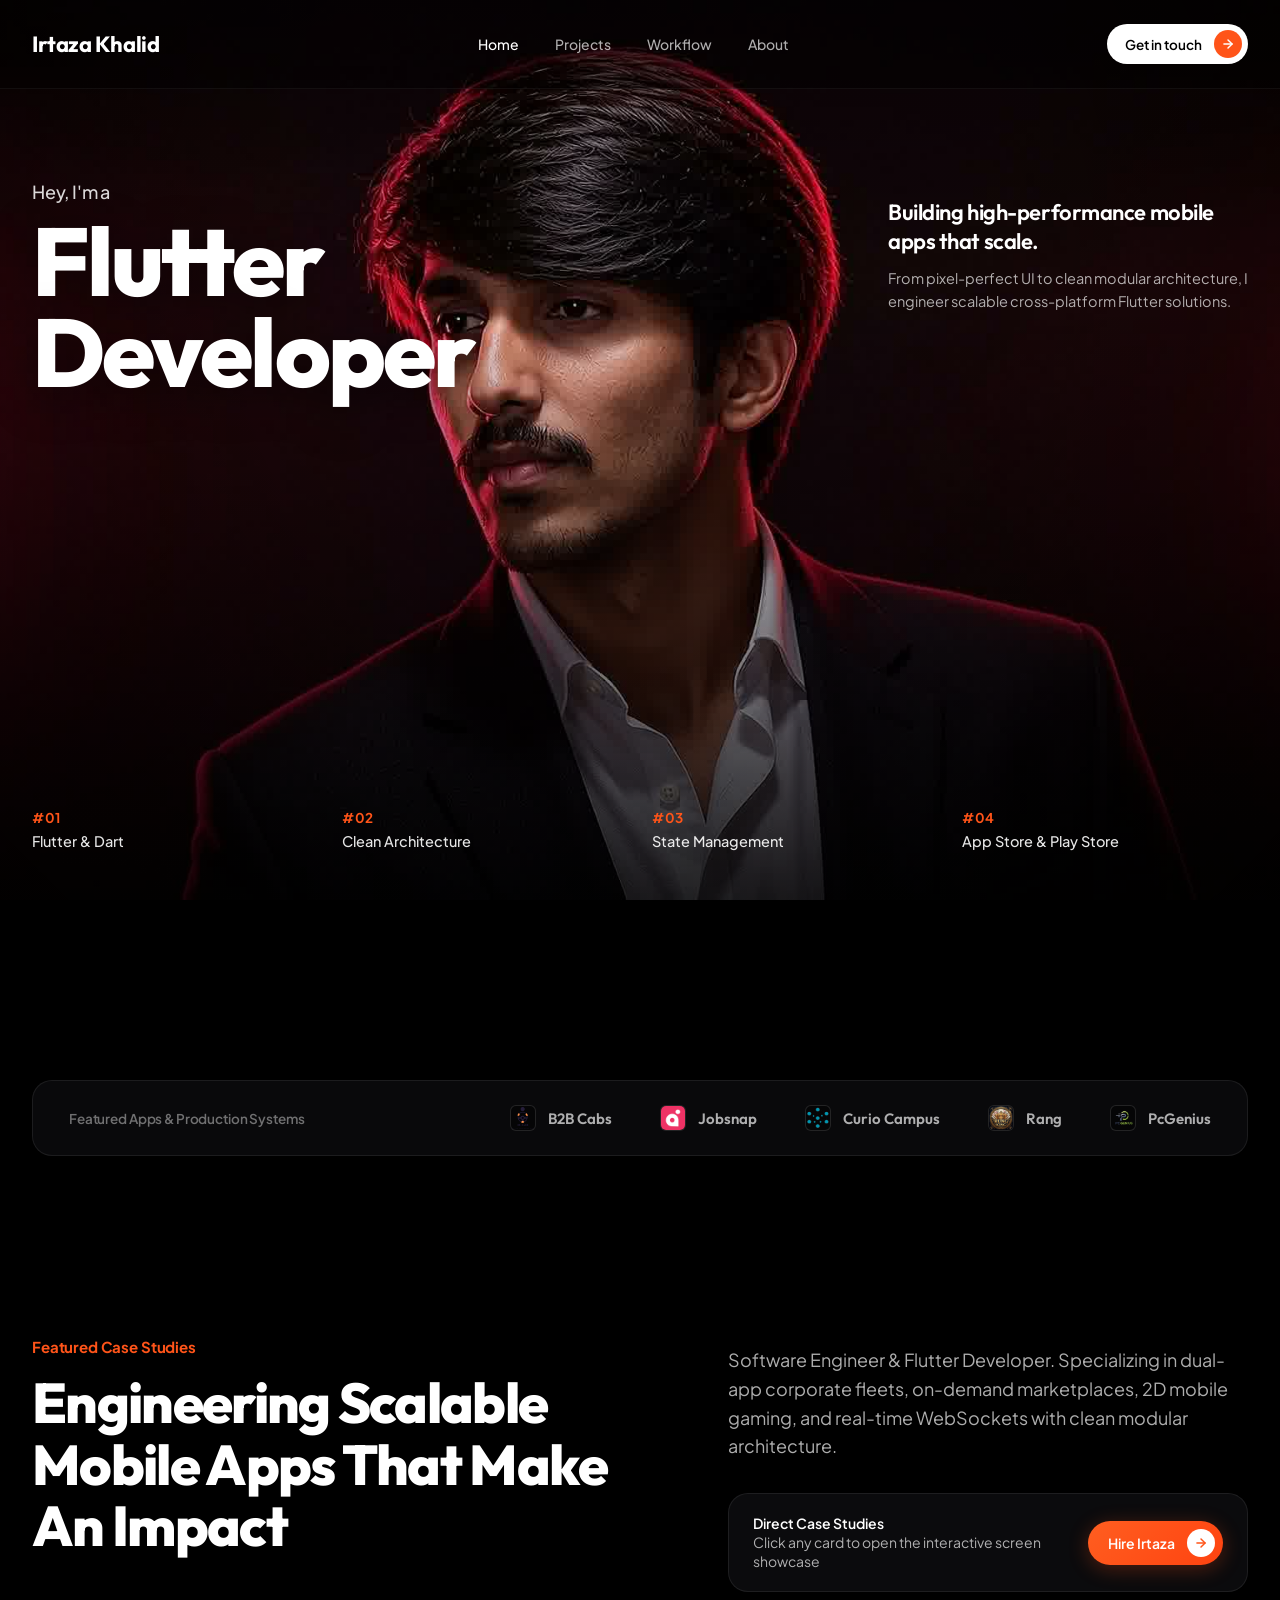
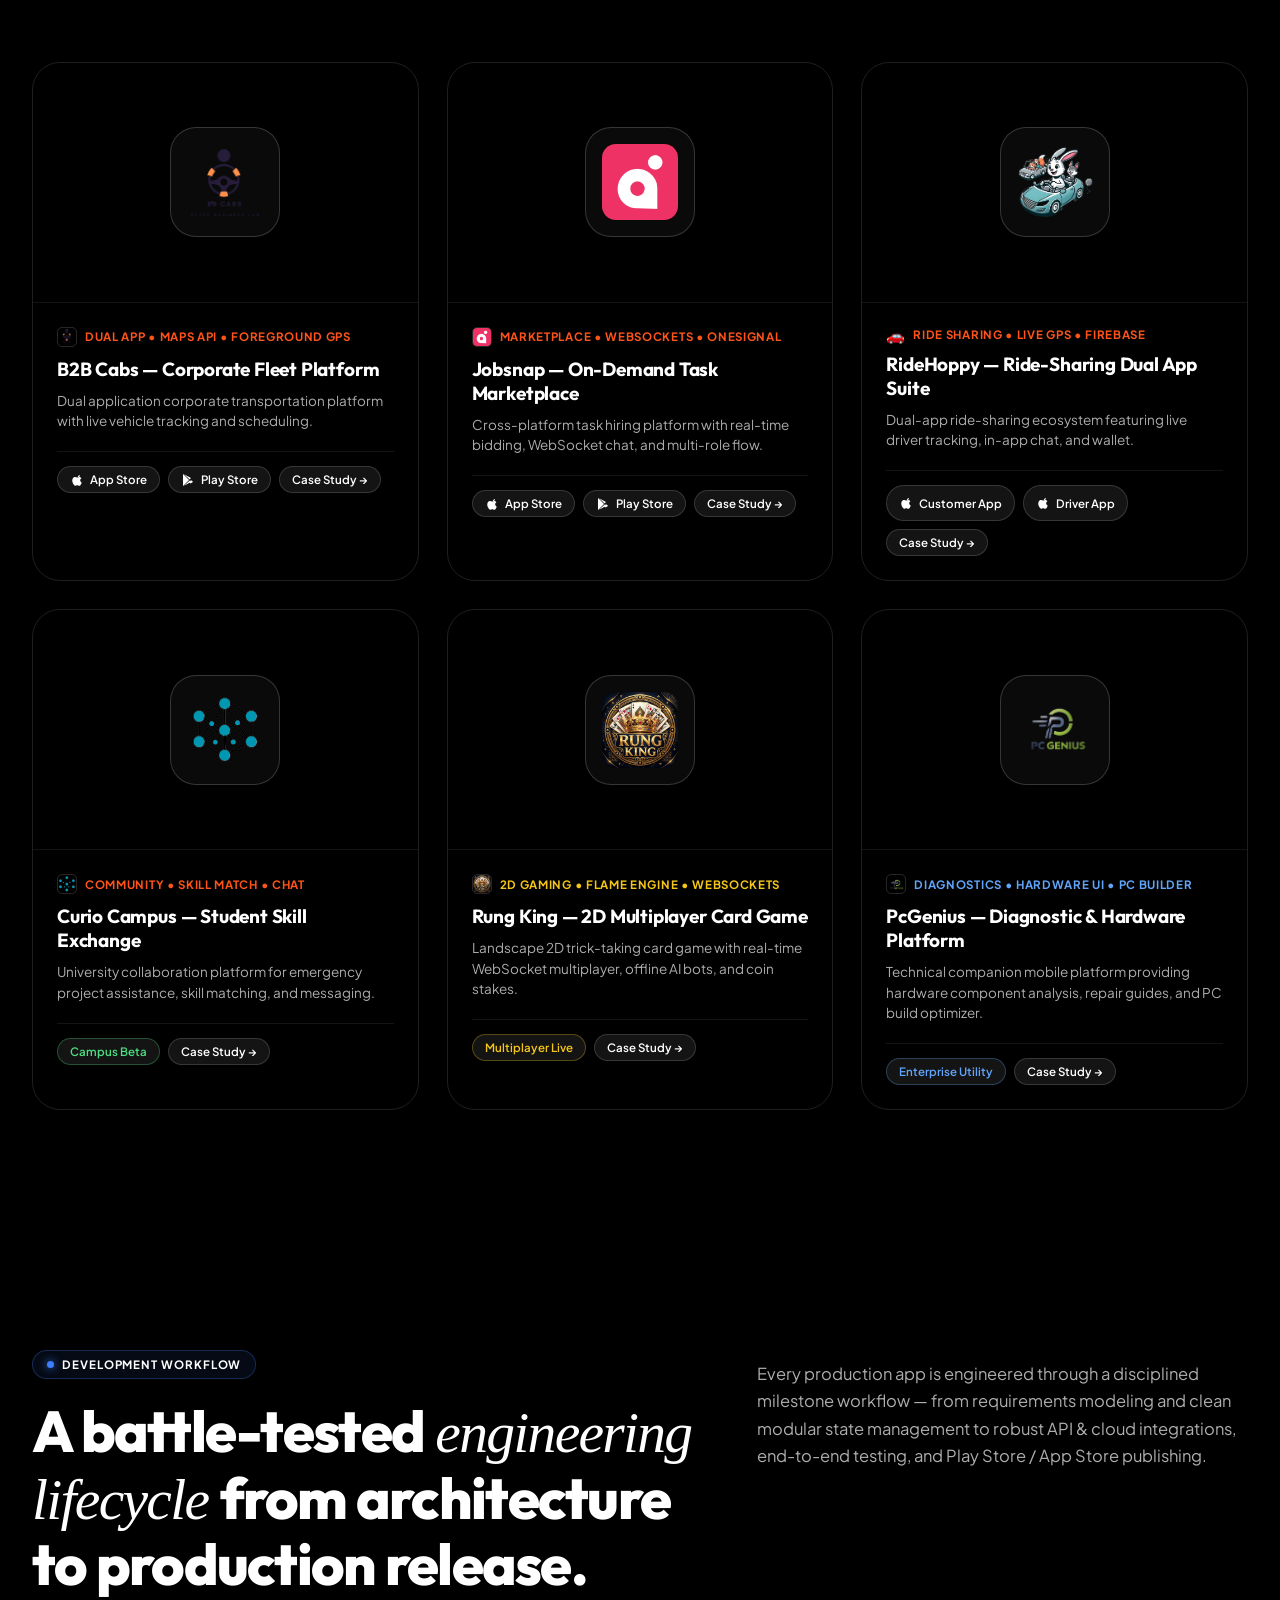
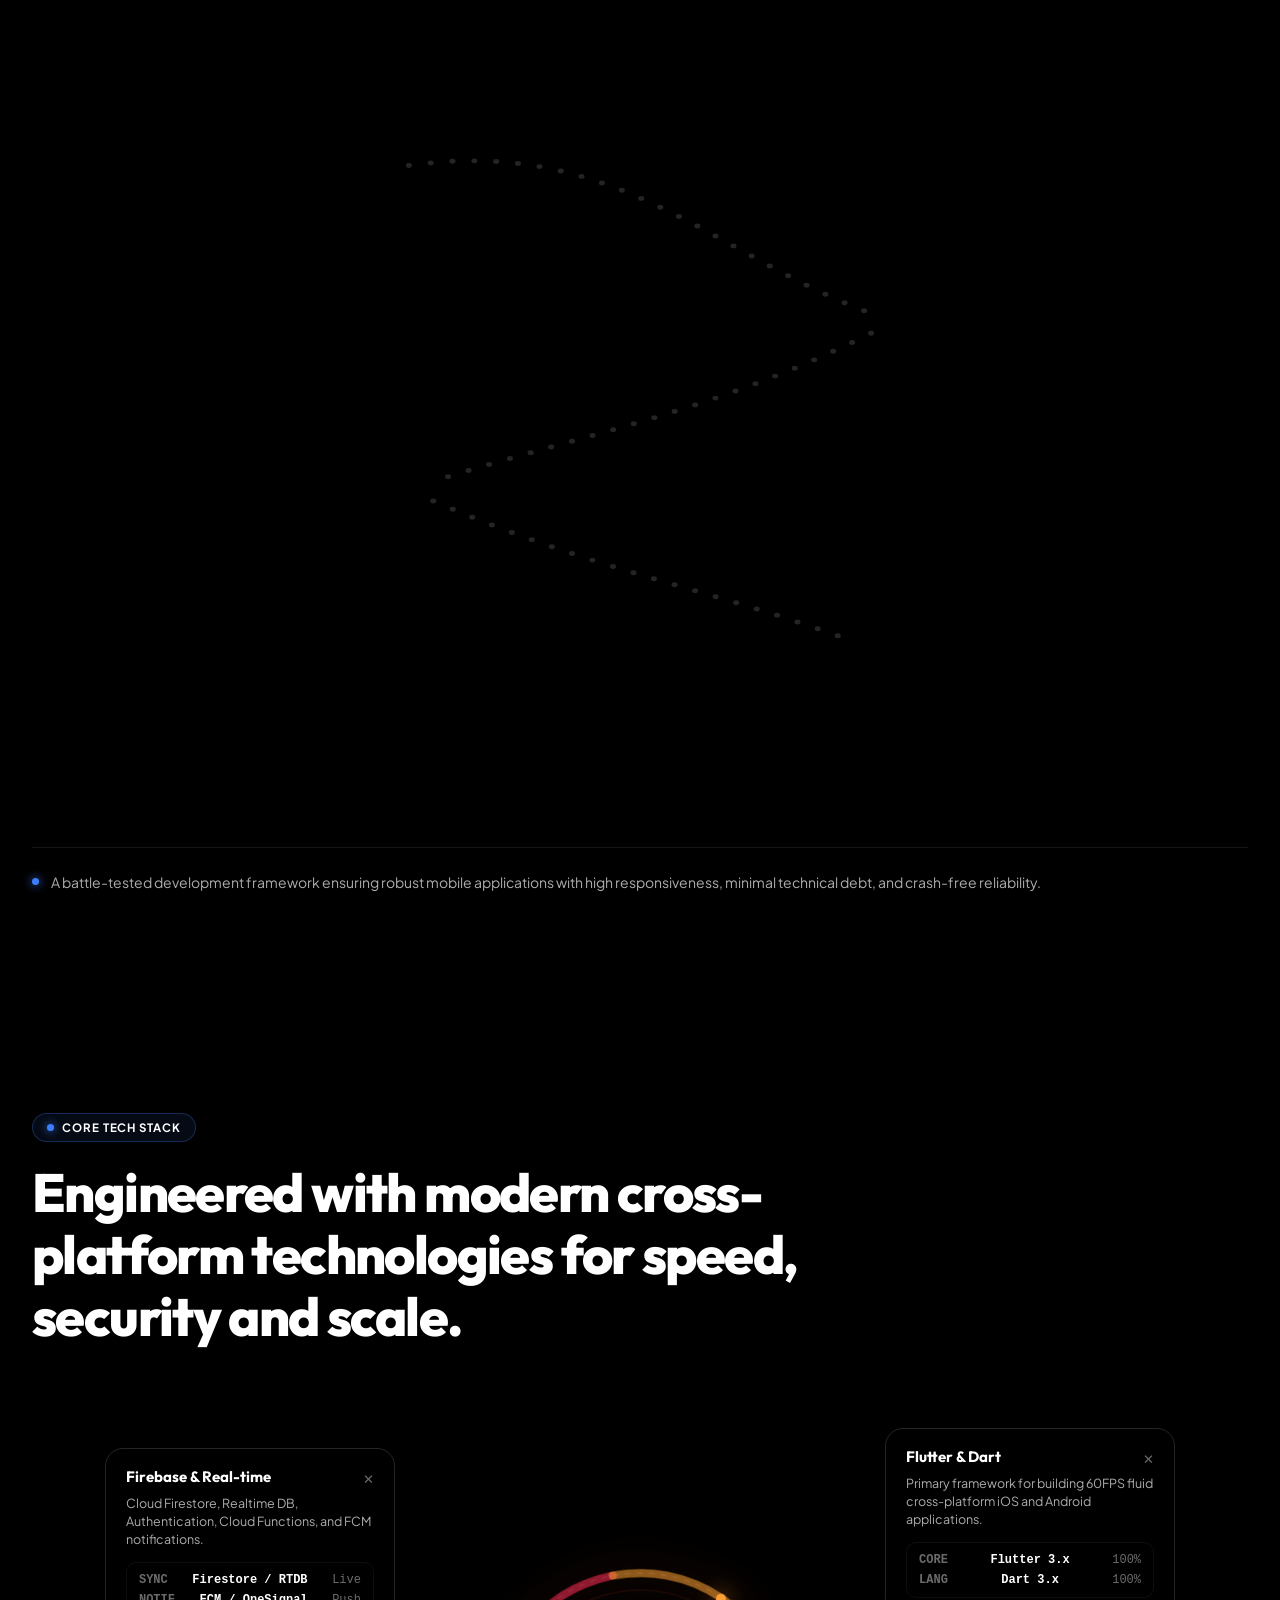
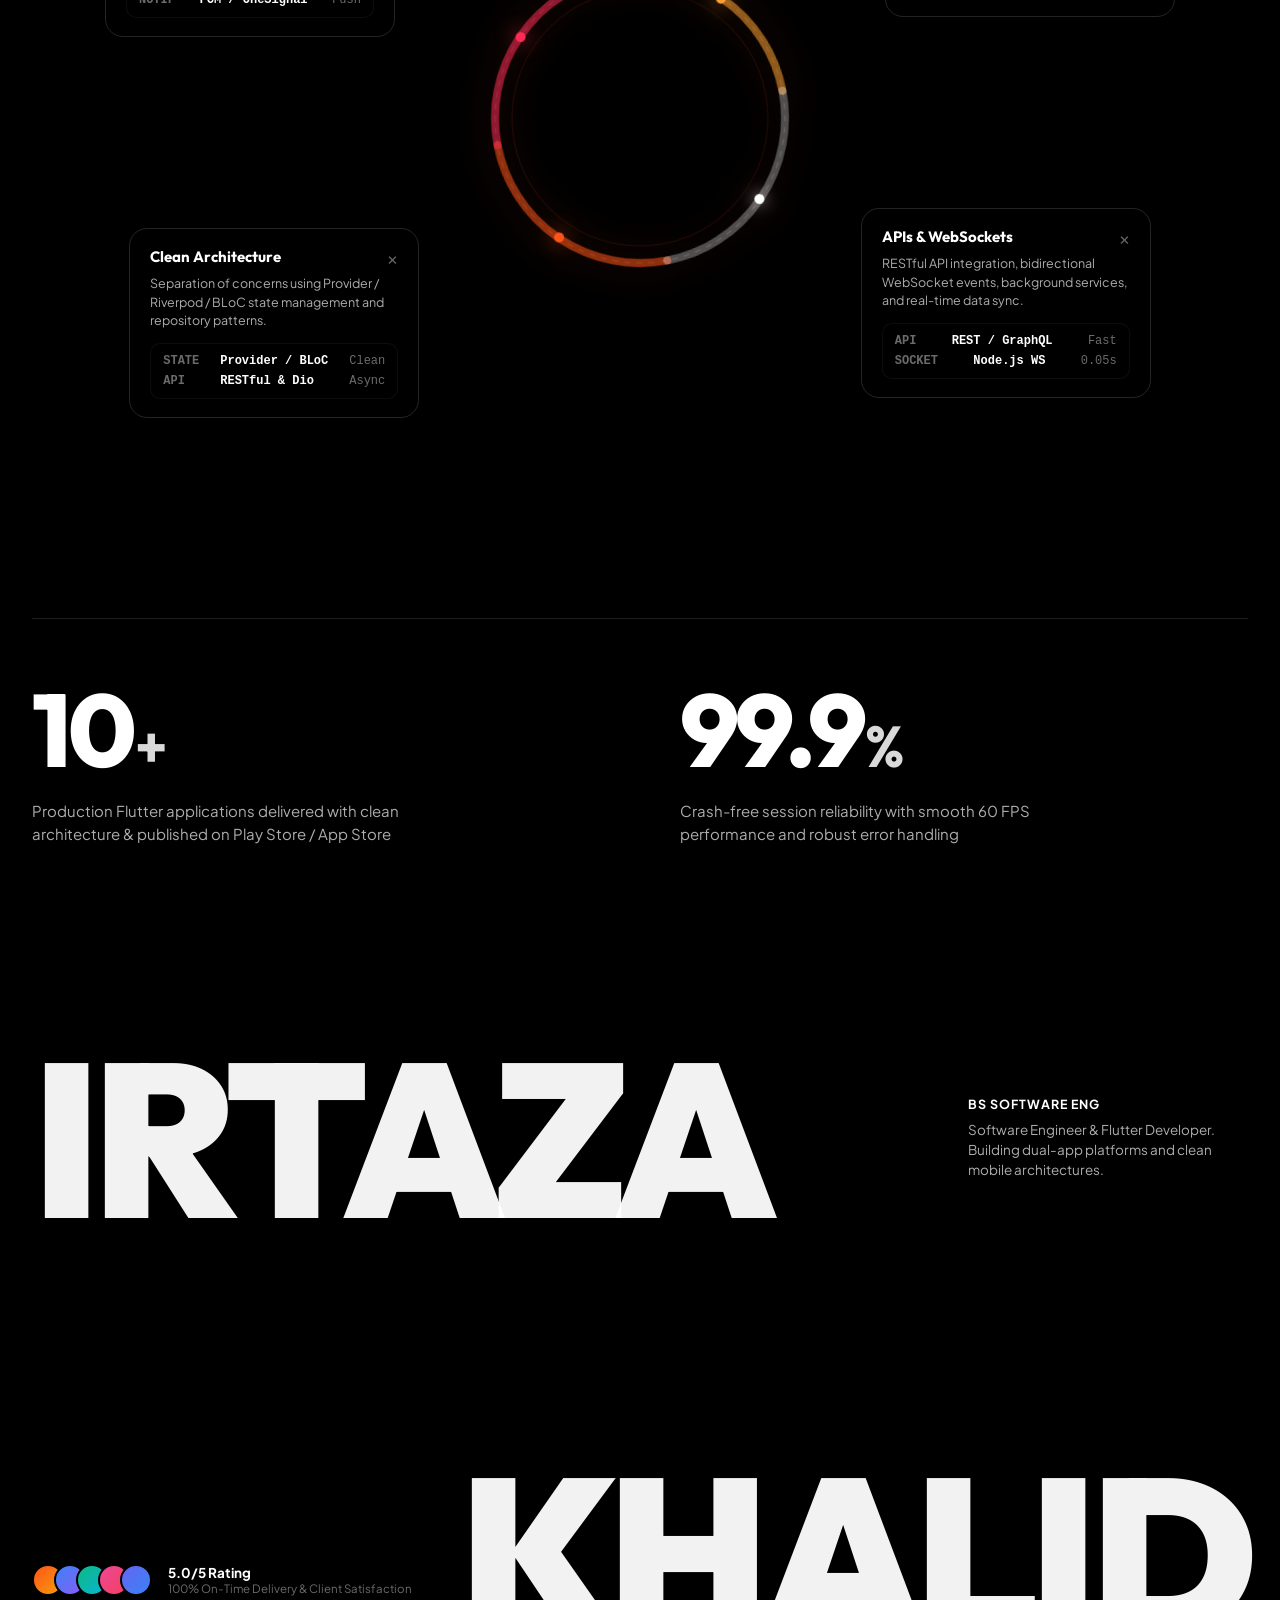
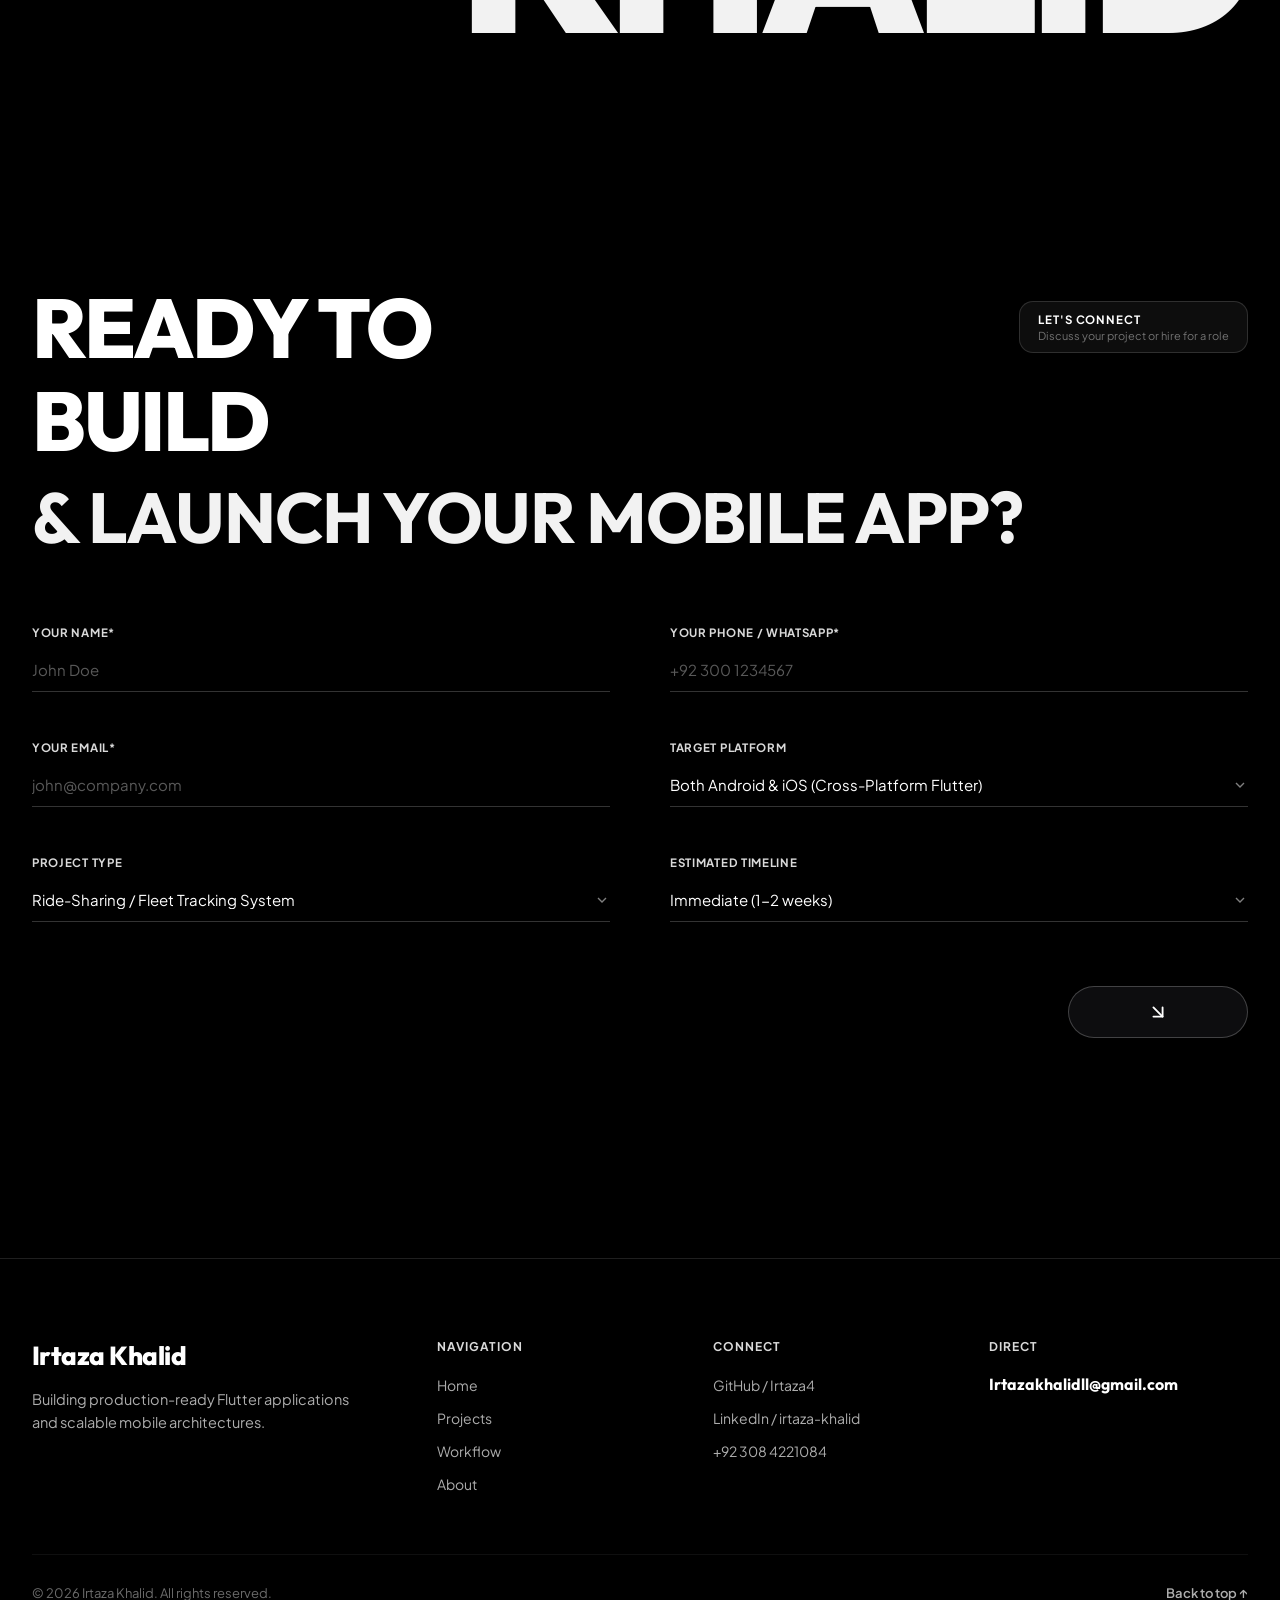
==== index.html @ 1cb2e121 "completed the modern and clean style" ====
<!DOCTYPE html>
<html lang="en">

<head>
  <meta charset="UTF-8">
  <meta name="viewport" content="width=device-width, initial-scale=1.0">
  <title>Irtaza Khalid — Flutter Developer &amp; Software Engineer</title>
  <meta name="description"
    content="Portfolio of Irtaza Khalid, Software Engineer and Flutter Developer specializing in real-time GPS tracking, on-demand marketplaces, and scalable apps.">

  <!-- Google Fonts: Plus Jakarta Sans & Outfit -->
  <link rel="preconnect" href="https://fonts.googleapis.com">
  <link rel="preconnect" href="https://fonts.gstatic.com" crossorigin>
  <link
    href="https://fonts.googleapis.com/css2?family=Outfit:wght@400;500;600;700;800;900&family=Plus+Jakarta+Sans:wght@400;500;600;700;800&display=swap"
    rel="stylesheet">

  <link rel="stylesheet" href="style.css">
</head>

<body>

  <!-- Background 3D Sequence Canvas -->
  <div id="canvas-container">
    <canvas id="animation-canvas"></canvas>

    <!-- Minimalist preloader -->
    <div id="loader" class="loader-overlay">
      <div class="loader-spinner"></div>
      <div class="loader-text" id="loader-text">Loading Experience... 0%</div>
    </div>
  </div>

  <!-- Main Website Content Layer -->
  <div id="page-content">

    <!-- Navigation Bar -->
    <header class="navbar">
      <div class="nav-container">
        <a href="#hero" class="brand-logo">Irtaza Khalid</a>
        <nav class="nav-links">
          <a href="#hero" class="nav-link active">Home</a>
          <a href="#projects" class="nav-link">Projects</a>
          <a href="#workflow" class="nav-link">Workflow</a>
          <a href="#studio" class="nav-link">About</a>
        </nav>
        <a href="#contact" class="btn-pill-nav">
          <span>Get in touch</span>
          <div class="icon-circle">
            <svg width="14" height="14" viewBox="0 0 24 24" fill="none" stroke="currentColor" stroke-width="2.5"
              stroke-linecap="round" stroke-linejoin="round">
              <line x1="5" y1="12" x2="19" y2="12"></line>
              <polyline points="12 5 19 12 12 19"></polyline>
            </svg>
          </div>
        </a>
      </div>
    </header>

    <!-- Hero Section -->
    <section id="hero" class="hero-section">
      <div class="hero-container">

        <!-- Top Hero Row -->
        <div class="hero-top-row">
          <div class="hero-title-block">
            <p class="hero-greeting">Hey, I'm a</p>
            <h1 class="hero-main-title">Flutter<br>Developer</h1>
          </div>

          <div class="hero-quote-block">
            <h2 class="hero-quote-title">Building high-performance mobile apps that scale.</h2>
            <p class="hero-quote-desc">From pixel-perfect UI to clean modular architecture, I engineer scalable
              cross-platform Flutter solutions.</p>
          </div>
        </div>

        <!-- Hero Bottom Pillars Row -->
        <div class="hero-pillars-row">
          <div class="pillar-item">
            <span class="pillar-num">#01</span>
            <span class="pillar-title">Flutter &amp; Dart</span>
          </div>
          <div class="pillar-item">
            <span class="pillar-num">#02</span>
            <span class="pillar-title">Clean Architecture</span>
          </div>
          <div class="pillar-item">
            <span class="pillar-num">#03</span>
            <span class="pillar-title">State Management</span>
          </div>
          <div class="pillar-item">
            <span class="pillar-num">#04</span>
            <span class="pillar-title">App Store &amp; Play Store</span>
          </div>
        </div>

      </div>
    </section>

    <!-- Real Project Logos Bar -->
    <section class="brands-section">
      <div class="brands-container">
        <div class="brands-label">Featured Apps &amp; Production Systems</div>
        <div class="brands-logos">

          <div class="brand-item">
            <img src="assets/irtaza_images/B2B/logo.png" alt="B2B Cabs" class="brand-real-logo">
            <span class="brand-name">B2B Cabs</span>
          </div>

          <div class="brand-item">
            <img src="assets/irtaza_images/js_images/logo.png" alt="Jobsnap" class="brand-real-logo">
            <span class="brand-name">Jobsnap</span>
          </div>

          <div class="brand-item">
            <img src="assets/irtaza_images/curio_campus_logo.png" alt="Curio Campus" class="brand-real-logo">
            <span class="brand-name">Curio Campus</span>
          </div>

          <div class="brand-item">
            <img src="assets/irtaza_images/Rung/rang_logo.png" alt="Rang" class="brand-real-logo">
            <span class="brand-name">Rang</span>
          </div>

          <div class="brand-item">
            <img src="assets/irtaza_images/pc_genius_logo.png" alt="PcGenius" class="brand-real-logo">
            <span class="brand-name">PcGenius</span>
          </div>

        </div>
      </div>
    </section>

    <!-- All 6 Projects Section -->
    <section id="projects" class="about-section">
      <div class="section-container">

        <!-- Header Info Grid -->
        <div class="about-header-grid">
          <div class="about-left-col">
            <span class="section-tag">Featured Case Studies</span>
            <h2 class="about-main-title">Engineering Scalable Mobile Apps That Make An Impact</h2>
          </div>

          <div class="about-right-col">
            <p class="about-description">
              Software Engineer &amp; Flutter Developer. Specializing in dual-app corporate fleets,
              on-demand marketplaces, 2D mobile gaming, and real-time WebSockets with clean modular architecture.
            </p>

            <div class="about-cta-box">
              <div class="cta-text">
                <span>Direct Case Studies</span>
                <span class="sub">Click any card to open the interactive screen showcase</span>
              </div>
              <a href="https://mail.google.com/mail/?view=cm&fs=1&to=irtazakhalidll@gmail.com" class="btn-orange-pill">
                <span>Hire Irtaza</span>
                <div class="icon-circle-white">
                  <svg width="14" height="14" viewBox="0 0 24 24" fill="none" stroke="currentColor" stroke-width="2.5"
                    stroke-linecap="round" stroke-linejoin="round">
                    <line x1="5" y1="12" x2="19" y2="12"></line>
                    <polyline points="12 5 19 12 12 19"></polyline>
                  </svg>
                </div>
              </a>
            </div>
          </div>
        </div>

        <!-- 6 Projects Gallery Grid with Official Brand Logos & Direct Case Study Links -->
        <div id="gallery" class="gallery-grid">

          <!-- Card 1: B2B Cabs -->
          <div class="gallery-card cool-mockup-card" onclick="window.location.href='b2b-cabs.html'">
            <div class="card-brand-showcase">
              <div class="card-ambient-glow"
                style="background: radial-gradient(circle, rgba(255, 75, 20, 0.35), transparent 70%);"></div>
              <div class="card-logo-badge-box">
                <img src="assets/irtaza_images/B2B/logo.png" alt="B2B Cabs Logo" class="card-main-project-logo">
              </div>
            </div>
            <div class="card-details">
              <div class="card-meta-head">
                <img src="assets/irtaza_images/B2B/logo.png" alt="B2B Logo" class="card-mini-logo">
                <span class="card-category">Dual App &bull; Maps API &bull; Foreground GPS</span>
              </div>
              <h3 class="card-title">B2B Cabs — Corporate Fleet Platform</h3>
              <p class="card-summary">Dual application corporate transportation platform with live vehicle tracking and
                scheduling.</p>

              <div class="card-store-badges">
                <a href="https://apps.apple.com/us/app/b2bcabs-driver/id6670443514" target="_blank" rel="noopener"
                  class="store-badge-pill" onclick="event.stopPropagation()">
                  <svg width="14" height="14" viewBox="0 0 24 24" fill="currentColor">
                    <path
                      d="M18.71 19.5c-.83 1.24-1.71 2.45-3.05 2.47-1.34.03-1.77-.79-3.29-.79-1.53 0-2 .77-3.27.82-1.31.05-2.3-1.32-3.14-2.53C4.25 17 2.94 12.45 4.7 9.39c.87-1.52 2.43-2.48 4.12-2.51 1.28-.02 2.5.87 3.29.87.78 0 2.26-1.07 3.81-.91.65.03 2.47.26 3.64 1.98-.09.06-2.17 1.28-2.15 3.81.03 3.02 2.65 4.03 2.68 4.04-.03.07-.42 1.44-1.38 2.83M15.97 6.37c.62-.75 1.04-1.8 1.01-2.87-.96.04-2.12.64-2.79 1.43-.57.67-.99 1.74-.94 2.8 1.07.08 2.16-.54 2.72-1.36z" />
                  </svg>
                  <span>App Store</span>
                </a>
                <a href="https://play.google.com/store/apps/details?id=com.btob.driver&pcampaignid=web_share"
                  target="_blank" rel="noopener" class="store-badge-pill" onclick="event.stopPropagation()">
                  <svg width="14" height="14" viewBox="0 0 24 24" fill="currentColor">
                    <path
                      d="M3.609 1.814L13.792 12 3.61 22.186a1.59 1.59 0 0 1-.22-.843V2.657c0-.317.08-.609.219-.843zm11.235 11.238l2.25 2.25-11.83 6.76 9.58-9.01zm0-2.104l-9.58-9.01 11.83 6.76-2.25 2.25zm1.538 1.052l3.418 1.954a1.44 1.44 0 0 1 0 2.092l-3.418 1.954-2.105-2.105 2.105-1.895z" />
                  </svg>
                  <span>Play Store</span>
                </a>
                <a href="b2b-cabs.html" class="store-badge-pill case-link-pill" onclick="event.stopPropagation()">
                  <span>Case Study &rarr;</span>
                </a>
              </div>
            </div>
          </div>

          <!-- Card 2: Jobsnap -->
          <div class="gallery-card cool-mockup-card" onclick="window.location.href='jobsnap.html'">
            <div class="card-brand-showcase">
              <div class="card-ambient-glow"
                style="background: radial-gradient(circle, rgba(255, 60, 90, 0.35), transparent 70%);"></div>
              <div class="card-logo-badge-box">
                <img src="assets/irtaza_images/js_images/logo.png" alt="Jobsnap Logo" class="card-main-project-logo">
              </div>
            </div>
            <div class="card-details">
              <div class="card-meta-head">
                <img src="assets/irtaza_images/js_images/logo.png" alt="Jobsnap Logo" class="card-mini-logo">
                <span class="card-category">Marketplace &bull; WebSockets &bull; OneSignal</span>
              </div>
              <h3 class="card-title">Jobsnap — On-Demand Task Marketplace</h3>
              <p class="card-summary">Cross-platform task hiring platform with real-time bidding, WebSocket chat, and
                multi-role flow.</p>

              <div class="card-store-badges">
                <a href="https://apps.apple.com/us/app/hello-jobsnap/id6746465168" target="_blank" rel="noopener"
                  class="store-badge-pill" onclick="event.stopPropagation()">
                  <svg width="14" height="14" viewBox="0 0 24 24" fill="currentColor">
                    <path
                      d="M18.71 19.5c-.83 1.24-1.71 2.45-3.05 2.47-1.34.03-1.77-.79-3.29-.79-1.53 0-2 .77-3.27.82-1.31.05-2.3-1.32-3.14-2.53C4.25 17 2.94 12.45 4.7 9.39c.87-1.52 2.43-2.48 4.12-2.51 1.28-.02 2.5.87 3.29.87.78 0 2.26-1.07 3.81-.91.65.03 2.47.26 3.64 1.98-.09.06-2.17 1.28-2.15 3.81.03 3.02 2.65 4.03 2.68 4.04-.03.07-.42 1.44-1.38 2.83M15.97 6.37c.62-.75 1.04-1.8 1.01-2.87-.96.04-2.12.64-2.79 1.43-.57.67-.99 1.74-.94 2.8 1.07.08 2.16-.54 2.72-1.36z" />
                  </svg>
                  <span>App Store</span>
                </a>
                <a href="https://play.google.com/store/apps/details?id=com.jobsnap&pcampaignid=web_share"
                  target="_blank" rel="noopener" class="store-badge-pill" onclick="event.stopPropagation()">
                  <svg width="14" height="14" viewBox="0 0 24 24" fill="currentColor">
                    <path
                      d="M3.609 1.814L13.792 12 3.61 22.186a1.59 1.59 0 0 1-.22-.843V2.657c0-.317.08-.609.219-.843zm11.235 11.238l2.25 2.25-11.83 6.76 9.58-9.01zm0-2.104l-9.58-9.01 11.83 6.76-2.25 2.25zm1.538 1.052l3.418 1.954a1.44 1.44 0 0 1 0 2.092l-3.418 1.954-2.105-2.105 2.105-1.895z" />
                  </svg>
                  <span>Play Store</span>
                </a>
                <a href="jobsnap.html" class="store-badge-pill case-link-pill" onclick="event.stopPropagation()">
                  <span>Case Study &rarr;</span>
                </a>
              </div>
            </div>
          </div>

          <!-- Card 3: RideHoppy -->
          <div class="gallery-card cool-mockup-card" onclick="window.location.href='ride-hoppy.html'">
            <div class="card-brand-showcase">
              <div class="card-ambient-glow"
                style="background: radial-gradient(circle, rgba(56, 189, 248, 0.35), transparent 70%);"></div>
              <div class="card-logo-badge-box">
                <img src="assets/irtaza_images/ride_hoppy_main.png" alt="RideHoppy Logo" class="card-main-project-logo">
              </div>
            </div>
            <div class="card-details">
              <div class="card-meta-head">
                <span class="card-tag-emoji">🚗</span>
                <span class="card-category">Ride Sharing &bull; Live GPS &bull; Firebase</span>
              </div>
              <h3 class="card-title">RideHoppy — Ride-Sharing Dual App Suite</h3>
              <p class="card-summary">Dual-app ride-sharing ecosystem featuring live driver tracking, in-app chat, and
                wallet.</p>

              <div class="card-store-badges">
                <a href="https://apps.apple.com/us/app/ridehoppy-customer/id6749684430" target="_blank" rel="noopener"
                  class="store-badge-pill" onclick="event.stopPropagation()">
                  <svg width="14" height="24" viewBox="0 0 24 24" fill="currentColor">
                    <path
                      d="M18.71 19.5c-.83 1.24-1.71 2.45-3.05 2.47-1.34.03-1.77-.79-3.29-.79-1.53 0-2 .77-3.27.82-1.31.05-2.3-1.32-3.14-2.53C4.25 17 2.94 12.45 4.7 9.39c.87-1.52 2.43-2.48 4.12-2.51 1.28-.02 2.5.87 3.29.87.78 0 2.26-1.07 3.81-.91.65.03 2.47.26 3.64 1.98-.09.06-2.17 1.28-2.15 3.81.03 3.02 2.65 4.03 2.68 4.04-.03.07-.42 1.44-1.38 2.83M15.97 6.37c.62-.75 1.04-1.8 1.01-2.87-.96.04-2.12.64-2.79 1.43-.57.67-.99 1.74-.94 2.8 1.07.08 2.16-.54 2.72-1.36z" />
                  </svg>
                  <span>Customer App</span>
                </a>
                <a href="https://apps.apple.com/us/app/ridehoppy-driver/id6749767858" target="_blank" rel="noopener"
                  class="store-badge-pill" onclick="event.stopPropagation()">
                  <svg width="14" height="24" viewBox="0 0 24 24" fill="currentColor">
                    <path
                      d="M18.71 19.5c-.83 1.24-1.71 2.45-3.05 2.47-1.34.03-1.77-.79-3.29-.79-1.53 0-2 .77-3.27.82-1.31.05-2.3-1.32-3.14-2.53C4.25 17 2.94 12.45 4.7 9.39c.87-1.52 2.43-2.48 4.12-2.51 1.28-.02 2.5.87 3.29.87.78 0 2.26-1.07 3.81-.91.65.03 2.47.26 3.64 1.98-.09.06-2.17 1.28-2.15 3.81.03 3.02 2.65 4.03 2.68 4.04-.03.07-.42 1.44-1.38 2.83M15.97 6.37c.62-.75 1.04-1.8 1.01-2.87-.96.04-2.12.64-2.79 1.43-.57.67-.99 1.74-.94 2.8 1.07.08 2.16-.54 2.72-1.36z" />
                  </svg>
                  <span>Driver App</span>
                </a>
                <a href="ride-hoppy.html" class="store-badge-pill case-link-pill" onclick="event.stopPropagation()">
                  <span>Case Study &rarr;</span>
                </a>
              </div>
            </div>
          </div>

          <!-- Card 4: Curio Campus -->
          <div class="gallery-card cool-mockup-card" onclick="window.location.href='curio-campus.html'">
            <div class="card-brand-showcase">
              <div class="card-ambient-glow"
                style="background: radial-gradient(circle, rgba(74, 222, 128, 0.35), transparent 70%);"></div>
              <div class="card-logo-badge-box">
                <img src="assets/irtaza_images/curio_campus_logo.png" alt="Curio Campus Logo"
                  class="card-main-project-logo">
              </div>
            </div>
            <div class="card-details">
              <div class="card-meta-head">
                <img src="assets/irtaza_images/curio_campus_logo.png" alt="Curio Campus Logo" class="card-mini-logo">
                <span class="card-category">Community &bull; Skill Match &bull; Chat</span>
              </div>
              <h3 class="card-title">Curio Campus — Student Skill Exchange</h3>
              <p class="card-summary">University collaboration platform for emergency project assistance, skill
                matching, and messaging.</p>

              <div class="card-store-badges">
                <span class="store-badge-pill" style="color: #4ade80; border-color: rgba(74, 222, 128, 0.3);">Campus
                  Beta</span>
                <a href="curio-campus.html" class="store-badge-pill case-link-pill" onclick="event.stopPropagation()">
                  <span>Case Study &rarr;</span>
                </a>
              </div>
            </div>
          </div>

          <!-- Card 5: Rang / Rung King -->
          <div class="gallery-card cool-mockup-card" onclick="window.location.href='rung-king.html'">
            <div class="card-brand-showcase">
              <div class="card-ambient-glow"
                style="background: radial-gradient(circle, rgba(245, 197, 24, 0.35), transparent 70%);"></div>
              <div class="card-logo-badge-box">
                <img src="assets/irtaza_images/Rung/rang_logo.png" alt="Rung King Logo" class="card-main-project-logo">
              </div>
            </div>
            <div class="card-details">
              <div class="card-meta-head">
                <img src="assets/irtaza_images/Rung/rang_logo.png" alt="Rung King Logo" class="card-mini-logo">
                <span class="card-category" style="color: #f5c518;">2D Gaming &bull; Flame Engine &bull;
                  WebSockets</span>
              </div>
              <h3 class="card-title">Rung King — 2D Multiplayer Card Game</h3>
              <p class="card-summary">Landscape 2D trick-taking card game with real-time WebSocket multiplayer, offline
                AI bots, and coin stakes.</p>

              <div class="card-store-badges">
                <span class="store-badge-pill"
                  style="color: #f5c518; border-color: rgba(245, 197, 24, 0.3);">Multiplayer Live</span>
                <a href="rung-king.html" class="store-badge-pill case-link-pill" onclick="event.stopPropagation()">
                  <span>Case Study &rarr;</span>
                </a>
              </div>
            </div>
          </div>

          <!-- Card 6: PcGenius -->
          <div class="gallery-card cool-mockup-card" onclick="window.location.href='pc-genius.html'">
            <div class="card-brand-showcase">
              <div class="card-ambient-glow"
                style="background: radial-gradient(circle, rgba(96, 165, 250, 0.35), transparent 70%);"></div>
              <div class="card-logo-badge-box">
                <img src="assets/irtaza_images/pc_genius_logo.png" alt="PcGenius Logo" class="card-main-project-logo">
              </div>
            </div>
            <div class="card-details">
              <div class="card-meta-head">
                <img src="assets/irtaza_images/pc_genius_logo.png" alt="PcGenius Logo" class="card-mini-logo">
                <span class="card-category" style="color: #60a5fa;">Diagnostics &bull; Hardware UI &bull; PC
                  Builder</span>
              </div>
              <h3 class="card-title">PcGenius — Diagnostic &amp; Hardware Platform</h3>
              <p class="card-summary">Technical companion mobile platform providing hardware component analysis, repair
                guides, and PC build optimizer.</p>

              <div class="card-store-badges">
                <span class="store-badge-pill" style="color: #60a5fa; border-color: rgba(96, 165, 250, 0.3);">Enterprise
                  Utility</span>
                <a href="pc-genius.html" class="store-badge-pill case-link-pill" onclick="event.stopPropagation()">
                  <span>Case Study &rarr;</span>
                </a>
              </div>
            </div>
          </div>

        </div>

      </div>
    </section>

    <!-- Workflow Plan Section -->
    <section id="workflow" class="workflow-section">
      <div class="workflow-container">

        <!-- Header Grid -->
        <div class="workflow-header-grid">
          <div class="workflow-header-left">
            <div class="glass-pill-tag">
              <span class="dot-indicator blue"></span>
              <span>DEVELOPMENT WORKFLOW</span>
            </div>
            <h2 class="workflow-main-title">
              A battle-tested <span class="italic-serif">engineering lifecycle</span> from architecture to production
              release.
            </h2>
          </div>

          <div class="workflow-header-right">
            <p class="workflow-desc">
              Every production app is engineered through a disciplined milestone workflow — from requirements modeling
              and clean modular state management to robust API &amp; cloud integrations, end-to-end testing, and Play
              Store / App Store publishing.
            </p>
          </div>
        </div>

        <!-- Connected Interactive Workflow Path -->
        <div class="workflow-interactive-flow">

          <!-- SVG Connecting Curves Behind Cards (Zig-Zag) -->
          <svg class="workflow-curves-svg" viewBox="0 0 1000 740" preserveAspectRatio="none">
            <defs>
              <!-- Reveal Masks for genuine dot uncovering -->
              <mask id="mask-path-1-2">
                <path id="mask-line-1-2" class="workflow-mask-line" d="M 310 110 C 480 80, 560 200, 690 260" />
              </mask>
              <mask id="mask-path-2-3">
                <path id="mask-line-2-3" class="workflow-mask-line" d="M 690 280 C 560 360, 460 380, 330 430" />
              </mask>
              <mask id="mask-path-3-4">
                <path id="mask-line-3-4" class="workflow-mask-line" d="M 330 450 C 460 520, 560 540, 670 590" />
              </mask>
            </defs>

            <!-- Background Static Dotted Guide Paths (Faint white circular dots) -->
            <path class="workflow-guide-dots" d="M 310 110 C 480 80, 560 200, 690 260" />
            <path class="workflow-guide-dots" d="M 690 280 C 560 360, 460 380, 330 430" />
            <path class="workflow-guide-dots" d="M 330 450 C 460 520, 560 540, 670 590" />

            <!-- Animated Glowing Orange Circular Dots (Revealed dot-by-dot via scroll mask) -->
            <path class="workflow-active-dots" mask="url(#mask-path-1-2)" d="M 310 110 C 480 80, 560 200, 690 260" />
            <path class="workflow-active-dots" mask="url(#mask-path-2-3)" d="M 690 280 C 560 360, 460 380, 330 430" />
            <path class="workflow-active-dots" mask="url(#mask-path-3-4)" d="M 330 450 C 460 520, 560 540, 670 590" />
          </svg>

          <!-- 4 Staggered Connected Cards (True Zig-Zag: Left -> Right -> Left -> Right) -->
          <div class="workflow-cards-canvas">

            <!-- Card 01: Plan -->
            <div class="workflow-step-card step-1" data-step="1">
              <div class="card-notch-dot"></div>
              <div class="step-card-num">01</div>
              <h3 class="step-card-title">Plan</h3>
              <p class="step-card-desc">
                Analyzing requirements, user journeys, data schemas, and defining the core technical architecture.
              </p>
            </div>

            <!-- Card 02: Design -->
            <div class="workflow-step-card step-2" data-step="2">
              <div class="card-notch-dot"></div>
              <div class="step-card-num">02</div>
              <h3 class="step-card-title">Design</h3>
              <p class="step-card-desc">
                Crafting clean architecture, intuitive interfaces, and pixel-perfect wireframes that guarantee an engaging user experience.
              </p>
            </div>

            <!-- Card 03: Develop -->
            <div class="workflow-step-card step-3" data-step="3">
              <div class="card-notch-dot"></div>
              <div class="step-card-num">03</div>
              <h3 class="step-card-title">Develop</h3>
              <p class="step-card-desc">
                Building scalable state management and responsive Flutter frontends using modern clean architecture &amp; robust APIs.
              </p>
            </div>

            <!-- Card 04: Deploy -->
            <div class="workflow-step-card step-4" data-step="4">
              <div class="card-notch-dot"></div>
              <div class="step-card-num">04</div>
              <h3 class="step-card-title">Deploy</h3>
              <p class="step-card-desc">
                Rigorous testing, performance optimization, and seamless deployment to Play Store and App Store.
              </p>
            </div>

          </div>

        </div>

        <!-- Bottom Note -->
        <div class="workflow-footer-note">
          <span class="dot-indicator blue"></span>
          <p>A battle-tested development framework ensuring robust mobile applications with high responsiveness, minimal
            technical debt, and crash-free reliability.</p>
        </div>

      </div>
    </section>

    <!-- Color Palette / Tech Stack Section -->
    <section id="palette" class="palette-section">
      <div class="palette-container">

        <!-- Header -->
        <div class="palette-header">
          <div class="glass-pill-tag">
            <span class="dot-indicator blue"></span>
            <span>CORE TECH STACK</span>
          </div>
          <h2 class="palette-main-title">
            Engineered with modern cross-platform technologies for speed, security and scale.
          </h2>
        </div>

        <!-- Color Wheel Hub & 4 Floating Inspector Cards -->
        <div class="palette-showcase-hub">

          <!-- Background HUD Leader Lines SVG (1:1 Pixel Coordinates) -->
          <svg class="hud-leader-lines-svg">
            <!-- Line to Card Top Left (Firebase) -->
            <path id="leader-top-left" class="hud-leader-line" />
            <!-- Line to Card Top Right (Flutter) -->
            <path id="leader-top-right" class="hud-leader-line" />
            <!-- Line to Card Bottom Left (Architecture) -->
            <path id="leader-bottom-left" class="hud-leader-line" />
            <!-- Line to Card Bottom Right (APIs) -->
            <path id="leader-bottom-right" class="hud-leader-line" />
          </svg>

          <!-- Central Color Arc Wheel SVG (Rotates with scroll) -->
          <div class="color-wheel-wrapper" id="tech-hud-wheel">
            <svg class="wheel-svg" viewBox="0 0 400 400">
              <!-- Outer Delicate Tech Track -->
              <circle cx="200" cy="200" r="145" fill="none" stroke="rgba(255, 255, 255, 0.12)" stroke-width="1.5"
                stroke-dasharray="6 6" />
              <!-- Inner Concentric Subtle Ring -->
              <circle cx="200" cy="200" r="128" fill="none" stroke="rgba(255, 84, 25, 0.15)" stroke-width="1" />

              <!-- Arc 1: Translucent Neon Orange (Top-Right) -->
              <path id="arc-orange" class="hud-arc" d="M 200 55 A 145 145 0 0 1 345 200" fill="none" stroke="rgba(255, 84, 25, 0.55)" stroke-width="8"
                stroke-linecap="round" />

              <!-- Arc 2: Translucent Crimson Red (Bottom-Right) -->
              <path id="arc-red" class="hud-arc" d="M 345 200 A 145 145 0 0 1 200 345" fill="none" stroke="rgba(255, 45, 85, 0.55)" stroke-width="8"
                stroke-linecap="round" />

              <!-- Arc 3: Translucent Warm Amber (Bottom-Left) -->
              <path id="arc-amber" class="hud-arc" d="M 200 345 A 145 145 0 0 1 55 200" fill="none" stroke="rgba(255, 160, 51, 0.55)" stroke-width="8"
                stroke-linecap="round" />

              <!-- Arc 4: Translucent Platinum (Top-Left) -->
              <path id="arc-white" class="hud-arc" d="M 55 200 A 145 145 0 0 1 200 55" fill="none" stroke="rgba(255, 255, 255, 0.3)" stroke-width="8"
                stroke-linecap="round" />

              <!-- 4 Micro Glowing Nodes exactly on each quadrant arc -->
              <circle id="node-top-right" cx="302" cy="98" r="5" fill="#FF5419" class="node-glow orange" />
              <circle id="node-bottom-right" cx="302" cy="302" r="5" fill="#FF2D55" class="node-glow red" />
              <circle id="node-bottom-left" cx="98" cy="302" r="5" fill="#FFA033" class="node-glow amber" />
              <circle id="node-top-left" cx="98" cy="98" r="5" fill="#FFFFFF" class="node-glow white" />
            </svg>
          </div>

          <!-- 4 Floating Glass Spec Cards (Linked to HUD nodes) -->
          <!-- Card 1: Flutter Framework (Top Right) -->
          <div class="color-spec-card card-top-right" data-node="node-top-right" data-arc="arc-orange" data-leader="leader-top-right">
            <div class="spec-card-header">
              <span class="color-title">Flutter &amp; Dart</span>
              <span class="spec-close">&times;</span>
            </div>
            <p class="spec-desc">Primary framework for building 60FPS fluid cross-platform iOS and Android applications.
            </p>
            <div class="spec-data-table">
              <div class="data-row">
                <span class="data-label">CORE</span>
                <span class="data-val">Flutter 3.x</span>
                <span class="data-pct">100%</span>
              </div>
              <div class="data-row">
                <span class="data-label">LANG</span>
                <span class="data-val">Dart 3.x</span>
                <span class="data-pct">100%</span>
              </div>
            </div>
          </div>

          <!-- Card 2: Firebase & Cloud (Top Left) -->
          <div class="color-spec-card card-top-left" data-node="node-top-left" data-arc="arc-white" data-leader="leader-top-left">
            <div class="spec-card-header">
              <span class="color-title">Firebase &amp; Real-time</span>
              <span class="spec-close">&times;</span>
            </div>
            <p class="spec-desc">Cloud Firestore, Realtime DB, Authentication, Cloud Functions, and FCM notifications.
            </p>
            <div class="spec-data-table">
              <div class="data-row">
                <span class="data-label">SYNC</span>
                <span class="data-val">Firestore / RTDB</span>
                <span class="data-pct">Live</span>
              </div>
              <div class="data-row">
                <span class="data-label">NOTIF</span>
                <span class="data-val">FCM / OneSignal</span>
                <span class="data-pct">Push</span>
              </div>
            </div>
          </div>

          <!-- Card 3: APIs & Real-Time Networking (Bottom Right) -->
          <div class="color-spec-card card-bottom-right" data-node="node-bottom-right" data-arc="arc-red" data-leader="leader-bottom-right">
            <div class="spec-card-header">
              <span class="color-title">APIs &amp; WebSockets</span>
              <span class="spec-close">&times;</span>
            </div>
            <p class="spec-desc">RESTful API integration, bidirectional WebSocket events, background services, and
              real-time
              data sync.</p>
            <div class="spec-data-table">
              <div class="data-row">
                <span class="data-label">API</span>
                <span class="data-val">REST / GraphQL</span>
                <span class="data-pct">Fast</span>
              </div>
              <div class="data-row">
                <span class="data-label">SOCKET</span>
                <span class="data-val">Node.js WS</span>
                <span class="data-pct">0.05s</span>
              </div>
            </div>
          </div>

          <!-- Card 4: State & Architecture (Bottom Left) -->
          <div class="color-spec-card card-bottom-left" data-node="node-bottom-left" data-arc="arc-amber" data-leader="leader-bottom-left">
            <div class="spec-card-header">
              <span class="color-title">Clean Architecture</span>
              <span class="spec-close">&times;</span>
            </div>
            <p class="spec-desc">Separation of concerns using Provider / Riverpod / BLoC state management and repository
              patterns.</p>
            <div class="spec-data-table">
              <div class="data-row">
                <span class="data-label">STATE</span>
                <span class="data-val">Provider / BLoC</span>
                <span class="data-pct">Clean</span>
              </div>
              <div class="data-row">
                <span class="data-label">API</span>
                <span class="data-val">RESTful &amp; Dio</span>
                <span class="data-pct">Async</span>
              </div>
            </div>
          </div>

        </div>

      </div>
    </section>

    <!-- Stats Impact Section -->
    <section id="stats" class="stats-section">
      <div class="stats-container">
        <div class="stats-grid">

          <div class="stat-card">
            <div class="stat-metric-row">
              <span class="stat-num">10</span>
              <span class="stat-symbol-pct">+</span>
            </div>
            <p class="stat-caption">Production Flutter applications delivered with clean architecture &amp; published on
              Play Store / App Store</p>
          </div>

          <div class="stat-card">
            <div class="stat-metric-row">
              <span class="stat-num">99.9</span>
              <span class="stat-symbol-pct">%</span>
            </div>
            <p class="stat-caption">Crash-free session reliability with smooth 60 FPS performance and robust error
              handling</p>
          </div>

        </div>
      </div>
    </section>

    <!-- Profile Showcase Section -->
    <section id="studio" class="global-studio-section">
      <div class="studio-container">

        <!-- Big Split Background Headline: 2 Lines -->
        <div class="studio-giant-headline">
          <div class="giant-line line-1">IRTAZA</div>
          <div class="giant-line line-2">KHALID</div>
        </div>

        <!-- Foreground Content Layer -->
        <div class="studio-content-layout">

          <!-- Top Right Info Badge -->
          <div class="studio-top-info">
            <span class="studio-since-tag">BS SOFTWARE ENG</span>
            <p class="studio-since-desc">
              Software Engineer &amp; Flutter Developer. Building dual-app platforms and clean
              mobile architectures.
            </p>
          </div>



          <!-- Bottom Left Ratings & Social Proof -->
          <div class="studio-bottom-proof">
            <div class="avatar-stack">
              <div class="avatar-circle av-1"></div>
              <div class="avatar-circle av-2"></div>
              <div class="avatar-circle av-3"></div>
              <div class="avatar-circle av-4"></div>
              <div class="avatar-circle av-5"></div>
            </div>
            <div class="ratings-info">
              <div class="stars-val">5.0/5 Rating</div>
              <div class="reviews-count">100% On-Time Delivery &amp; Client Satisfaction</div>
            </div>
          </div>

        </div>

      </div>
    </section>

    <!-- Ready To Build Inquiry Section -->
    <section id="contact" class="growth-section">
      <div class="growth-container">

        <!-- Top Heading & Badge -->
        <div class="growth-header">
          <div class="growth-title-row">
            <h2 class="growth-headline-top">READY TO</h2>
            <div class="glass-badge-pill">
              <span class="badge-title">LET'S CONNECT</span>
              <span class="badge-desc">Discuss your project or hire for a role</span>
            </div>
          </div>
          <h2 class="growth-headline-bottom">
            <span class="highlight-grow">BUILD</span>
            <span class="scale-text">&amp; LAUNCH YOUR MOBILE APP?</span>
          </h2>
        </div>

        <!-- 2-Column Minimalist Form -->
        <form class="growth-form"
          onsubmit="event.preventDefault(); alert('Thank you, Irtaza has received your message!');">

          <!-- Form Row 1 -->
          <div class="form-row">
            <div class="form-field">
              <label for="name">YOUR NAME*</label>
              <input type="text" id="name" name="name" placeholder="John Doe" required>
            </div>
            <div class="form-field">
              <label for="phone">YOUR PHONE / WHATSAPP*</label>
              <input type="tel" id="phone" name="phone" placeholder="+92 300 1234567" required>
            </div>
          </div>

          <!-- Form Row 2 -->
          <div class="form-row">
            <div class="form-field">
              <label for="email">YOUR EMAIL*</label>
              <input type="email" id="email" name="email" placeholder="john@company.com" required>
            </div>
            <div class="form-field select-field">
              <label for="platform-target">TARGET PLATFORM</label>
              <div class="select-wrapper">
                <select id="platform-target" name="platform_target">
                  <option value="both">Both Android &amp; iOS (Cross-Platform Flutter)</option>
                  <option value="android">Android First</option>
                  <option value="ios">iOS First</option>
                  <option value="web">Flutter Web &amp; Mobile</option>
                </select>
                <svg class="select-arrow" viewBox="0 0 24 24" fill="none" stroke="currentColor" stroke-width="2">
                  <polyline points="6 9 12 15 18 9"></polyline>
                </svg>
              </div>
            </div>
          </div>

          <!-- Form Row 3 -->
          <div class="form-row">
            <div class="form-field select-field">
              <label for="project-type">PROJECT TYPE</label>
              <div class="select-wrapper">
                <select id="project-type" name="project_type">
                  <option value="ride">Ride-Sharing / Fleet Tracking System</option>
                  <option value="marketplace">On-Demand Task &amp; Service Marketplace</option>
                  <option value="fintech">Fintech / Invoicing / Business Accounting</option>
                  <option value="chat">Real-Time Chat &amp; Community Platform</option>
                  <option value="custom">Custom Production Flutter App</option>
                </select>
                <svg class="select-arrow" viewBox="0 0 24 24" fill="none" stroke="currentColor" stroke-width="2">
                  <polyline points="6 9 12 15 18 9"></polyline>
                </svg>
              </div>
            </div>
            <div class="form-field select-field">
              <label for="timeline">ESTIMATED TIMELINE</label>
              <div class="select-wrapper">
                <select id="timeline" name="timeline">
                  <option value="asap">Immediate (1-2 weeks)</option>
                  <option value="1month">1 Month Sprint</option>
                  <option value="ongoing">Long-Term Retainer / Full-Time</option>
                </select>
                <svg class="select-arrow" viewBox="0 0 24 24" fill="none" stroke="currentColor" stroke-width="2">
                  <polyline points="6 9 12 15 18 9"></polyline>
                </svg>
              </div>
            </div>
          </div>

          <!-- Submit Button Action Row -->
          <div class="form-submit-row">
            <button type="submit" class="btn-submit-pill" aria-label="Send Message">
              <svg width="22" height="22" viewBox="0 0 24 24" fill="none" stroke="currentColor" stroke-width="2"
                stroke-linecap="round" stroke-linejoin="round">
                <line x1="7" y1="7" x2="17" y2="17"></line>
                <polyline points="17 7 17 17 7 17"></polyline>
              </svg>
            </button>
          </div>

        </form>

      </div>
    </section>

    <!-- Modern 4-Column Footer -->
    <footer class="site-footer">
      <div class="footer-container">

        <!-- Top 4 Columns Grid -->
        <div class="footer-grid">

          <!-- Column 1: Brand & Tagline -->
          <div class="footer-col brand-col">
            <a href="#hero" class="footer-brand-logo">Irtaza Khalid</a>
            <p class="footer-tagline">
              Building production-ready Flutter applications and scalable mobile architectures.
            </p>
          </div>

          <!-- Column 2: Navigation -->
          <div class="footer-col">
            <h4 class="footer-col-title">NAVIGATION</h4>
            <ul class="footer-nav-list">
              <li><a href="#hero">Home</a></li>
              <li><a href="#projects">Projects</a></li>
              <li><a href="#workflow">Workflow</a></li>
              <li><a href="#studio">About</a></li>
            </ul>
          </div>

          <!-- Column 3: Social & Profiles -->
          <div class="footer-col">
            <h4 class="footer-col-title">CONNECT</h4>
            <ul class="footer-nav-list">
              <li><a href="https://github.com/Irtaza4" target="_blank" rel="noopener">GitHub / Irtaza4</a></li>
              <li><a href="https://www.linkedin.com/in/irtaza-khalid-1903a6270/" target="_blank" rel="noopener">LinkedIn
                  / irtaza-khalid</a></li>
              <li><a href="tel:+923084221084">+92 308 4221084</a></li>
            </ul>
          </div>

          <!-- Column 4: Direct Contact -->
          <div class="footer-col direct-col">
            <h4 class="footer-col-title">DIRECT</h4>
            <a href="https://mail.google.com/mail/?view=cm&fs=1&to=irtazakhalidll@gmail.com"
              class="footer-direct-email">Irtazakhalidll@gmail.com</a>
          </div>

        </div>

        <!-- Bottom Sub-Footer Row -->
        <div class="footer-bottom-row">
          <p class="footer-copyright">© 2026 Irtaza Khalid. All rights reserved.</p>
          <a href="#hero" class="footer-back-to-top">Back to top &uarr;</a>
        </div>

      </div>
    </footer>

  </div>

  <script src="script.js"></script>
</body>

</html>
---- style.css ----
/* --- CSS Reset & Base Variables --- */
:root {
  --font-display: 'Outfit', -apple-system, BlinkMacSystemFont, sans-serif;
  --font-body: 'Plus Jakarta Sans', -apple-system, BlinkMacSystemFont, sans-serif;
  
  --color-bg: #000000;
  --color-surface: rgba(18, 18, 20, 0.65);
  --color-surface-hover: rgba(28, 28, 32, 0.85);
  
  --color-accent: #ff5419;
  --color-accent-hover: #ff6833;
  --color-accent-glow: rgba(255, 84, 25, 0.28);
  
  --color-text-main: #ffffff;
  --color-text-muted: rgba(255, 255, 255, 0.68);
  --color-text-dim: rgba(255, 255, 255, 0.42);
  
  --border-glass: rgba(255, 255, 255, 0.08);
  --border-glass-bright: rgba(255, 255, 255, 0.16);
  --glass-blur: blur(20px);
}

*, *::before, *::after {
  margin: 0;
  padding: 0;
  box-sizing: border-box;
}

html {
  scroll-behavior: smooth;
  background-color: var(--color-bg);
  color: var(--color-text-main);
  font-family: var(--font-body);
  overflow-x: hidden;
}

body {
  background-color: var(--color-bg);
  min-height: 100vh;
  position: relative;
  overflow-x: hidden;
  -webkit-font-smoothing: antialiased;
  -moz-osx-font-smoothing: grayscale;
}

/* --- Fixed Canvas 3D Animation Background --- */
#canvas-container {
  position: fixed;
  top: 0;
  left: 0;
  width: 100vw;
  height: 100vh;
  z-index: 1;
  pointer-events: none;
  overflow: hidden;
}

#animation-canvas {
  width: 100vw;
  height: 100vh;
  display: block;
}

/* Subtle atmosphere & contrast overlay to ensure content readability */
#canvas-container::after {
  content: '';
  position: absolute;
  inset: 0;
  background: radial-gradient(circle at 50% 30%, transparent 40%, rgba(0, 0, 0, 0.55) 100%),
              linear-gradient(180deg, rgba(0, 0, 0, 0.35) 0%, transparent 30%, rgba(0, 0, 0, 0.75) 100%);
  pointer-events: none;
}

/* Minimalist Preloader */
.loader-overlay {
  position: fixed;
  inset: 0;
  background-color: #000000;
  display: flex;
  flex-direction: column;
  align-items: center;
  justify-content: center;
  gap: 16px;
  z-index: 9999;
  pointer-events: auto;
  transition: opacity 0.5s cubic-bezier(0.16, 1, 0.3, 1), visibility 0.5s;
}

.loader-overlay.hidden {
  opacity: 0;
  visibility: hidden;
  pointer-events: none;
}

.loader-spinner {
  width: 38px;
  height: 38px;
  border: 2.5px solid rgba(255, 255, 255, 0.12);
  border-top-color: var(--color-accent);
  border-radius: 50%;
  animation: spin 0.8s linear infinite;
}

.loader-text {
  font-size: 13px;
  letter-spacing: 0.05em;
  color: var(--color-text-muted);
  font-variant-numeric: tabular-nums;
}

@keyframes spin {
  to { transform: rotate(360deg); }
}

/* --- Foreground Interactive Content Layer --- */
#page-content {
  position: relative;
  z-index: 2;
  width: 100%;
  pointer-events: auto;
}

/* --- Header & Navbar --- */
.navbar {
  position: fixed;
  top: 0;
  left: 0;
  width: 100%;
  padding: 24px 0;
  z-index: 100;
  transition: all 0.3s ease;
  backdrop-filter: blur(14px);
  -webkit-backdrop-filter: blur(14px);
  background: rgba(0, 0, 0, 0.4);
  border-bottom: 1px solid rgba(255, 255, 255, 0.05);
}

.nav-container {
  max-width: 1320px;
  margin: 0 auto;
  padding: 0 32px;
  display: flex;
  align-items: center;
  justify-content: space-between;
}

.brand-logo {
  font-family: var(--font-display);
  font-size: 22px;
  font-weight: 700;
  color: #ffffff;
  text-decoration: none;
  letter-spacing: -0.02em;
  transition: opacity 0.2s ease;
}

.brand-logo:hover {
  opacity: 0.85;
}

.nav-links {
  display: flex;
  align-items: center;
  gap: 36px;
}

.nav-link {
  font-size: 14px;
  font-weight: 500;
  color: var(--color-text-muted);
  text-decoration: none;
  transition: color 0.2s ease;
}

.nav-link:hover, .nav-link.active {
  color: #ffffff;
}

.btn-pill-nav {
  display: inline-flex;
  align-items: center;
  gap: 12px;
  background-color: #ffffff;
  color: #000000;
  padding: 6px 6px 6px 18px;
  border-radius: 999px;
  font-size: 13.5px;
  font-weight: 600;
  text-decoration: none;
  transition: transform 0.2s ease, box-shadow 0.2s ease;
}

.btn-pill-nav:hover {
  transform: translateY(-1px);
  box-shadow: 0 4px 16px rgba(255, 255, 255, 0.15);
}

.btn-pill-nav .icon-circle {
  width: 28px;
  height: 28px;
  background-color: var(--color-accent);
  color: #ffffff;
  border-radius: 50%;
  display: flex;
  align-items: center;
  justify-content: center;
  transition: transform 0.2s ease;
}

.btn-pill-nav:hover .icon-circle {
  transform: rotate(-45deg);
}

/* --- Hero Section --- */
.hero-section {
  min-height: 120vh;
  padding: 160px 32px 60px 32px;
  display: flex;
  flex-direction: column;
  justify-content: space-between;
  max-width: 1320px;
  margin: 0 auto;
}

.hero-container {
  width: 100%;
  display: flex;
  flex-direction: column;
  justify-content: space-between;
  min-height: calc(100vh - 180px);
}

.hero-top-row {
  display: flex;
  justify-content: space-between;
  align-items: flex-start;
  gap: 40px;
  margin-top: 20px;
}

.hero-greeting {
  font-size: 18px;
  font-weight: 500;
  color: rgba(255, 255, 255, 0.85);
  margin-bottom: 12px;
  letter-spacing: -0.01em;
}

.hero-main-title {
  font-family: var(--font-display);
  font-size: clamp(52px, 8vw, 96px);
  font-weight: 800;
  line-height: 0.95;
  color: #ffffff;
  letter-spacing: -0.03em;
  text-shadow: 0 10px 40px rgba(0, 0, 0, 0.5);
}

.hero-quote-block {
  max-width: 360px;
  text-align: left;
  padding-top: 18px;
}

.hero-quote-title {
  font-family: var(--font-display);
  font-size: 22px;
  font-weight: 600;
  line-height: 1.3;
  color: #ffffff;
  margin-bottom: 12px;
  letter-spacing: -0.02em;
}

.hero-quote-desc {
  font-size: 14.5px;
  line-height: 1.55;
  color: var(--color-text-muted);
}

/* 4 Hero Pillars Row */
.hero-pillars-row {
  display: grid;
  grid-template-columns: repeat(4, 1fr);
  gap: 24px;
  padding-top: 80px;
  padding-bottom: 30px;
}

.pillar-item {
  display: flex;
  flex-direction: column;
  gap: 6px;
}

.pillar-num {
  font-size: 13.5px;
  font-weight: 700;
  color: var(--color-accent);
  letter-spacing: 0.04em;
}

.pillar-title {
  font-size: 14.5px;
  font-weight: 500;
  color: rgba(255, 255, 255, 0.9);
}

/* --- Trusted Brands Bar --- */
.brands-section {
  width: 100%;
  max-width: 1320px;
  margin: 0 auto 100px auto;
  padding: 0 32px;
}

.brands-container {
  background: rgba(14, 14, 16, 0.7);
  backdrop-filter: blur(24px);
  -webkit-backdrop-filter: blur(24px);
  border: 1px solid var(--border-glass);
  border-radius: 20px;
  padding: 24px 36px;
  display: flex;
  align-items: center;
  justify-content: space-between;
  flex-wrap: wrap;
  gap: 24px;
}

.brands-label {
  font-size: 13.5px;
  font-weight: 600;
  color: var(--color-text-dim);
  letter-spacing: -0.01em;
}

.brands-logos {
  display: flex;
  align-items: center;
  gap: 48px;
  flex-wrap: wrap;
}

.brand-item {
  display: flex;
  align-items: center;
  gap: 12px;
  color: var(--color-text-muted);
  font-family: var(--font-display);
  font-weight: 600;
  font-size: 15px;
  transition: opacity 0.2s ease, transform 0.2s ease;
}

.brand-item:hover {
  opacity: 1;
  color: #ffffff;
  transform: translateY(-1px);
}

.brand-real-logo {
  width: 26px;
  height: 26px;
  object-fit: contain;
  border-radius: 6px;
  flex-shrink: 0;
  border: 1px solid rgba(255, 255, 255, 0.12);
  background: rgba(0, 0, 0, 0.4);
}

.brand-icon {
  width: 18px;
  height: 18px;
  opacity: 0.9;
}

/* --- Behind The Designs (About) Section --- */
.about-section {
  width: 100%;
  max-width: 1320px;
  margin: 0 auto;
  padding: 80px 32px 140px 32px;
}

.section-container {
  width: 100%;
}

.about-header-grid {
  display: grid;
  grid-template-columns: 1.1fr 0.9fr;
  gap: 60px;
  align-items: flex-start;
  margin-bottom: 70px;
}

.section-tag {
  display: inline-block;
  color: var(--color-accent);
  font-size: 15px;
  font-weight: 700;
  margin-bottom: 16px;
  letter-spacing: -0.01em;
}

.about-main-title {
  font-family: var(--font-display);
  font-size: clamp(36px, 4.5vw, 56px);
  font-weight: 800;
  line-height: 1.1;
  letter-spacing: -0.03em;
  color: #ffffff;
}

.about-right-col {
  display: flex;
  flex-direction: column;
  gap: 32px;
  padding-top: 10px;
}

.about-description {
  font-size: 18px;
  line-height: 1.6;
  color: var(--color-text-muted);
}

.about-cta-box {
  display: flex;
  align-items: center;
  justify-content: space-between;
  background: rgba(18, 18, 20, 0.65);
  backdrop-filter: blur(20px);
  -webkit-backdrop-filter: blur(20px);
  border: 1px solid var(--border-glass);
  padding: 20px 24px;
  border-radius: 20px;
  gap: 20px;
}

.cta-text {
  display: flex;
  flex-direction: column;
  font-size: 14px;
  font-weight: 600;
  color: #ffffff;
  line-height: 1.35;
}

.cta-text .sub {
  color: var(--color-text-muted);
  font-weight: 400;
}

.btn-orange-pill {
  display: inline-flex;
  align-items: center;
  gap: 12px;
  background: linear-gradient(135deg, #ff5e20, #ff4310);
  color: #ffffff;
  padding: 8px 8px 8px 20px;
  border-radius: 999px;
  font-size: 14px;
  font-weight: 600;
  text-decoration: none;
  box-shadow: 0 4px 20px var(--color-accent-glow);
  transition: transform 0.2s ease, box-shadow 0.2s ease;
  white-space: nowrap;
}

.btn-orange-pill:hover {
  transform: translateY(-2px);
  box-shadow: 0 8px 25px rgba(255, 84, 25, 0.45);
}

.btn-orange-pill .icon-circle-white {
  width: 28px;
  height: 28px;
  background-color: #ffffff;
  color: var(--color-accent);
  border-radius: 50%;
  display: flex;
  align-items: center;
  justify-content: center;
  transition: transform 0.2s ease;
}

.btn-orange-pill:hover .icon-circle-white {
  transform: rotate(-45deg);
}

/* --- 3 Gallery Cards Grid --- */
.gallery-grid {
  display: grid;
  grid-template-columns: repeat(3, 1fr);
  gap: 28px;
}

.gallery-card {
  background: transparent !important;
  border: 1px solid rgba(255, 255, 255, 0.12);
  border-radius: 28px;
  overflow: hidden;
  backdrop-filter: none !important;
  -webkit-backdrop-filter: none !important;
  transition: transform 0.4s cubic-bezier(0.16, 1, 0.3, 1), border-color 0.4s ease, box-shadow 0.4s ease, background 0.3s ease;
  cursor: pointer;
  display: flex;
  flex-direction: column;
}

.gallery-card:hover {
  transform: translateY(-8px);
  background: rgba(255, 255, 255, 0.03) !important;
  border-color: rgba(255, 84, 25, 0.45);
  box-shadow: 0 20px 50px rgba(0, 0, 0, 0.4);
}

/* Card Brand / Logo Showcase Area */
.card-brand-showcase {
  position: relative;
  width: 100%;
  height: 240px;
  display: flex;
  justify-content: center;
  align-items: center;
  background: transparent !important;
  backdrop-filter: none !important;
  -webkit-backdrop-filter: none !important;
  overflow: hidden;
  border-bottom: 1px solid rgba(255, 255, 255, 0.08);
}

.card-logo-badge-box {
  width: 110px;
  height: 110px;
  border-radius: 26px;
  background: rgba(255, 255, 255, 0.04);
  border: 1.5px solid rgba(255, 255, 255, 0.18);
  box-shadow: 0 10px 25px rgba(0, 0, 0, 0.3);
  display: flex;
  align-items: center;
  justify-content: center;
  padding: 16px;
  backdrop-filter: none !important;
  -webkit-backdrop-filter: none !important;
  transition: transform 0.4s cubic-bezier(0.16, 1, 0.3, 1), box-shadow 0.4s ease, border-color 0.4s ease;
  position: relative;
  z-index: 2;
}

.gallery-card:hover .card-logo-badge-box {
  transform: scale(1.08) translateY(-4px);
  border-color: rgba(255, 75, 20, 0.5);
  box-shadow: 0 15px 35px rgba(0, 0, 0, 0.5), 0 0 25px rgba(255, 75, 20, 0.3);
}

.card-main-project-logo {
  width: 100%;
  height: 100%;
  object-fit: contain;
  border-radius: 14px;
}

.card-logo-emoji {
  font-size: 54px;
  line-height: 1;
}

.card-ambient-glow {
  display: none !important;
}

.card-details {
  padding: 24px;
  display: flex;
  flex-direction: column;
  gap: 6px;
}

.card-meta-head {
  display: flex;
  align-items: center;
  gap: 8px;
  margin-bottom: 4px;
}

.card-mini-logo {
  width: 20px;
  height: 20px;
  object-fit: contain;
  border-radius: 5px;
  border: 1px solid rgba(255, 255, 255, 0.15);
}

.card-tag-emoji {
  font-size: 15px;
  line-height: 1;
}

.card-category {
  font-size: 11.5px;
  font-weight: 700;
  text-transform: uppercase;
  letter-spacing: 0.06em;
  color: var(--color-accent);
}

.card-title {
  font-family: var(--font-display);
  font-size: 19px;
  font-weight: 700;
  color: #ffffff;
  letter-spacing: -0.01em;
}

.card-summary {
  font-size: 13.5px;
  line-height: 1.5;
  color: var(--color-text-muted);
  margin-top: 4px;
}

.card-store-badges {
  display: flex;
  align-items: center;
  gap: 8px;
  flex-wrap: wrap;
  margin-top: 14px;
  padding-top: 14px;
  border-top: 1px solid rgba(255, 255, 255, 0.08);
}

.store-badge-pill {
  display: inline-flex;
  align-items: center;
  gap: 6px;
  font-size: 11.5px;
  font-weight: 600;
  color: #ffffff;
  background: rgba(255, 255, 255, 0.08);
  border: 1px solid rgba(255, 255, 255, 0.15);
  padding: 5px 12px;
  border-radius: 999px;
  text-decoration: none;
  transition: all 0.2s ease;
}

.store-badge-pill:hover {
  background: var(--color-accent);
  border-color: var(--color-accent);
  transform: translateY(-1px);
  box-shadow: 0 4px 15px rgba(255, 84, 25, 0.35);
}

/* Portrait frame in studio */
.portrait-cutout-frame {
  background: radial-gradient(circle at 50% 30%, rgba(255, 84, 25, 0.12) 0%, rgba(14, 18, 26, 0.8) 80%);
  border: 1.5px solid rgba(255, 255, 255, 0.25);
  border-radius: 28px;
  box-shadow: 0 25px 60px rgba(0, 0, 0, 0.85), 0 0 40px rgba(255, 84, 25, 0.18);
}

.portrait-cutout-frame img {
  object-fit: cover;
  object-position: top center;
  width: 100%;
  height: 100%;
}

/* --- Shared Glass Pill Tag & Dot Indicators --- */
.glass-pill-tag {
  display: inline-flex;
  align-items: center;
  gap: 8px;
  background: rgba(61, 126, 255, 0.08);
  border: 1px solid rgba(61, 126, 255, 0.28);
  backdrop-filter: blur(16px);
  -webkit-backdrop-filter: blur(16px);
  padding: 6px 14px;
  border-radius: 999px;
  font-size: 11.5px;
  font-weight: 700;
  letter-spacing: 0.08em;
  color: #ffffff;
  margin-bottom: 20px;
}

.dot-indicator {
  width: 7px;
  height: 7px;
  border-radius: 50%;
  display: inline-block;
}

.dot-indicator.blue {
  background-color: #3D7EFF;
  box-shadow: 0 0 10px #3D7EFF;
}

/* --- Section: Workflow Plan --- */
.workflow-section {
  width: 100%;
  max-width: 1320px;
  margin: 0 auto;
  padding: 100px 32px 120px 32px;
}

.workflow-container {
  width: 100%;
}

.workflow-header-grid {
  display: grid;
  grid-template-columns: 1.15fr 0.85fr;
  gap: 60px;
  align-items: flex-start;
  margin-bottom: 60px;
}

.workflow-main-title {
  font-family: var(--font-display);
  font-size: clamp(38px, 4.5vw, 60px);
  font-weight: 800;
  line-height: 1.12;
  color: #ffffff;
  letter-spacing: -0.03em;
}

.italic-serif {
  font-style: italic;
  font-family: Georgia, 'Times New Roman', serif;
  font-weight: 400;
  color: #ffffff;
  padding: 0 2px;
}

.workflow-desc {
  font-size: 16.5px;
  line-height: 1.65;
  color: var(--color-text-muted);
  padding-top: 10px;
}

/* --- Connected Interactive Workflow Flow --- */
.workflow-interactive-flow {
  position: relative;
  width: 100%;
  min-height: 730px;
  margin: 40px 0 60px 0;
}

.workflow-curves-svg {
  position: absolute;
  top: 0;
  left: 0;
  width: 100%;
  height: 100%;
  pointer-events: none;
  z-index: 1;
}

.workflow-mask-line {
  fill: none;
  stroke: #ffffff;
  stroke-width: 32;
  stroke-linecap: round;
}

.workflow-guide-dots {
  fill: none;
  stroke: rgba(255, 255, 255, 0.14);
  stroke-width: 5;
  stroke-linecap: round;
  stroke-dasharray: 0 18;
}

.workflow-active-dots {
  fill: none;
  stroke: #ff5419;
  stroke-width: 6;
  stroke-linecap: round;
  stroke-dasharray: 0 18;
  filter: drop-shadow(0 0 12px rgba(255, 84, 25, 0.95));
}

.workflow-cards-canvas {
  position: relative;
  width: 100%;
  min-height: 700px;
  z-index: 2;
}

/* Individual Workflow Step Card (Transparent Glass) */
.workflow-step-card {
  position: absolute;
  width: 275px;
  padding: 22px 24px 26px 24px;
  border-radius: 26px;
  background: transparent !important;
  border: 1px solid rgba(255, 255, 255, 0.15);
  backdrop-filter: none !important;
  -webkit-backdrop-filter: none !important;
  box-shadow: 0 10px 30px rgba(0, 0, 0, 0.3);
  opacity: 0;
  transform: translateY(30px) scale(0.92);
  pointer-events: none;
  transition: opacity 0.6s cubic-bezier(0.16, 1, 0.3, 1), transform 0.6s cubic-bezier(0.16, 1, 0.3, 1), border-color 0.4s ease, box-shadow 0.4s ease;
}

/* Revealed State as user scrolls */
.workflow-step-card.is-revealed {
  opacity: 1;
  transform: translateY(0) scale(1);
  pointer-events: auto;
}

.workflow-step-card:hover,
.workflow-step-card.is-active {
  border-color: rgba(255, 84, 25, 0.6);
  background: rgba(255, 255, 255, 0.03) !important;
  box-shadow: 0 16px 40px rgba(0, 0, 0, 0.6), 0 0 25px rgba(255, 84, 25, 0.2);
  transform: translateY(-4px) scale(1.02);
}

/* Card Pin / Notch Dot */
.card-notch-dot {
  width: 10px;
  height: 10px;
  border-radius: 50%;
  background: radial-gradient(circle, #ffffff 40%, #888888 100%);
  border: 1px solid rgba(0, 0, 0, 0.6);
  margin: 0 auto 14px auto;
  box-shadow: 0 2px 6px rgba(0, 0, 0, 0.5);
  transition: box-shadow 0.3s ease, background 0.3s ease;
}

.workflow-step-card:hover .card-notch-dot,
.workflow-step-card.is-active .card-notch-dot {
  background: radial-gradient(circle, #ffffff 50%, #ff5419 100%);
  box-shadow: 0 0 10px rgba(255, 84, 25, 0.8);
}

.step-card-num {
  font-family: Georgia, 'Times New Roman', serif;
  font-style: italic;
  font-size: 18px;
  font-weight: 400;
  color: var(--color-accent);
  margin-bottom: 4px;
}

.step-card-title {
  font-family: var(--font-display);
  font-size: 24px;
  font-weight: 800;
  color: #ffffff;
  letter-spacing: -0.02em;
  margin-bottom: 10px;
}

.step-card-desc {
  font-size: 13px;
  line-height: 1.6;
  color: var(--color-text-muted);
}

/* True Zig-Zag Spatial Placements: Left -> Right -> Left -> Right */
.workflow-step-card.step-1 {
  top: 10px;
  left: 3%;
}

.workflow-step-card.step-2 {
  top: 160px;
  right: 3%;
}

.workflow-step-card.step-3 {
  top: 330px;
  left: 5%;
}

.workflow-step-card.step-4 {
  top: 490px;
  right: 5%;
}

/* Responsive for Tablet & Mobile */
@media (max-width: 900px) {
  .workflow-interactive-flow {
    min-height: auto;
  }
  .workflow-curves-svg {
    display: none;
  }
  .workflow-cards-canvas {
    display: grid;
    grid-template-columns: 1fr;
    gap: 20px;
    min-height: auto;
  }
  .workflow-step-card {
    position: relative;
    top: auto !important;
    left: auto !important;
    right: auto !important;
    width: 100%;
    opacity: 1 !important;
    transform: none !important;
    pointer-events: auto !important;
  }
}

.workflow-footer-note {
  display: flex;
  align-items: flex-start;
  gap: 12px;
  color: var(--color-text-muted);
  font-size: 14px;
  line-height: 1.55;
  padding-top: 24px;
  border-top: 1px solid rgba(255, 255, 255, 0.08);
}

.workflow-footer-note .dot-indicator {
  margin-top: 6px;
  flex-shrink: 0;
}

/* --- Section: Color Palette --- */
.palette-section {
  width: 100%;
  max-width: 1320px;
  margin: 0 auto;
  padding: 100px 32px 140px 32px;
}

.palette-container {
  width: 100%;
}

.palette-header {
  max-width: 860px;
  margin-bottom: 70px;
}

.palette-main-title {
  font-family: var(--font-display);
  font-size: clamp(36px, 4.2vw, 56px);
  font-weight: 800;
  line-height: 1.15;
  color: #ffffff;
  letter-spacing: -0.03em;
}

.palette-showcase-hub {
  position: relative;
  width: 100%;
  min-height: 600px;
  display: flex;
  align-items: center;
  justify-content: center;
}

/* Background HUD Leader Lines SVG */
.hud-leader-lines-svg {
  position: absolute;
  top: 0;
  left: 0;
  width: 100%;
  height: 100%;
  pointer-events: none;
  z-index: 1;
  overflow: visible;
}

.hud-leader-line {
  fill: none;
  stroke: #ff5419;
  stroke-width: 2.5;
  stroke-linecap: round;
  stroke-dasharray: 5 6;
  opacity: 0;
  transition: opacity 0.3s ease, filter 0.3s ease;
}

.hud-leader-line.is-active {
  opacity: 1;
  filter: drop-shadow(0 0 10px rgba(255, 84, 25, 0.95));
}

.color-wheel-wrapper {
  position: relative;
  width: 400px;
  height: 400px;
  display: flex;
  align-items: center;
  justify-content: center;
  z-index: 2;
  mix-blend-mode: screen;
  transition: transform 0.1s linear;
}

.wheel-svg {
  width: 100%;
  height: 100%;
  filter: drop-shadow(0 0 20px rgba(255, 84, 25, 0.35));
}

.hud-arc {
  transition: stroke 0.4s ease, stroke-width 0.4s ease, filter 0.4s ease;
}

.hud-arc.is-active {
  stroke-width: 12 !important;
  stroke: #ff5419 !important;
  filter: drop-shadow(0 0 16px rgba(255, 84, 25, 1)) !important;
}

.node-glow {
  transition: r 0.4s cubic-bezier(0.16, 1, 0.3, 1), filter 0.4s ease;
}

.node-glow.is-active {
  r: 7.5 !important;
  filter: drop-shadow(0 0 16px rgba(255, 255, 255, 1)) !important;
}

.node-glow.white {
  filter: drop-shadow(0 0 8px rgba(255, 255, 255, 0.9));
}

.node-glow.orange {
  filter: drop-shadow(0 0 10px #FF5419);
}

.node-glow.red {
  filter: drop-shadow(0 0 10px #FF2D55);
}

.node-glow.amber {
  filter: drop-shadow(0 0 10px #FFA033);
}

/* 4 Floating Color Specification Cards */
.color-spec-card {
  position: absolute;
  width: 290px;
  background: transparent !important;
  border: 1px solid rgba(255, 255, 255, 0.14);
  backdrop-filter: none !important;
  -webkit-backdrop-filter: none !important;
  border-radius: 18px;
  padding: 18px 20px;
  z-index: 3;
  transition: transform 0.4s cubic-bezier(0.16, 1, 0.3, 1), border-color 0.4s ease, box-shadow 0.4s ease, background 0.4s ease;
  box-shadow: 0 10px 25px rgba(0, 0, 0, 0.3);
}

.color-spec-card:hover,
.color-spec-card.is-active {
  transform: translateY(-6px) scale(1.02);
  background: rgba(255, 255, 255, 0.04) !important;
  border-color: rgba(255, 84, 25, 0.6);
  box-shadow: 0 20px 45px rgba(0, 0, 0, 0.6), 0 0 25px rgba(255, 84, 25, 0.25);
}

.color-spec-card:hover .data-pct,
.color-spec-card.is-active .data-pct {
  color: #ff5419;
  font-weight: 700;
  text-shadow: 0 0 8px rgba(255, 84, 25, 0.6);
}

.card-top-right {
  top: 10px;
  right: 6%;
}

.card-top-left {
  top: 30px;
  left: 6%;
}

.card-bottom-right {
  bottom: 20px;
  right: 8%;
}

.card-bottom-left {
  bottom: 0px;
  left: 8%;
}

.spec-card-header {
  display: flex;
  align-items: center;
  justify-content: space-between;
  margin-bottom: 8px;
}

.color-title {
  font-family: var(--font-display);
  font-size: 15px;
  font-weight: 700;
  color: #ffffff;
}

.spec-close {
  color: rgba(255, 255, 255, 0.4);
  font-size: 18px;
  cursor: pointer;
  line-height: 1;
}

.spec-desc {
  font-size: 12.5px;
  line-height: 1.45;
  color: var(--color-text-muted);
  margin-bottom: 14px;
}

.spec-data-table {
  display: flex;
  flex-direction: column;
  gap: 6px;
  background: rgba(0, 0, 0, 0.4);
  border-radius: 10px;
  padding: 10px 12px;
  border: 1px solid rgba(255, 255, 255, 0.05);
}

.data-row {
  display: flex;
  align-items: center;
  justify-content: space-between;
  font-size: 12px;
  font-family: ui-monospace, SFMono-Regular, Menlo, Monaco, Consolas, monospace;
}

.data-label {
  color: var(--color-text-dim);
  font-weight: 600;
}

.data-val {
  color: #ffffff;
  font-weight: 600;
}

.data-pct {
  color: var(--color-text-dim);
}

/* --- Section: Impact Stats --- */
.stats-section {
  width: 100%;
  max-width: 1320px;
  margin: 0 auto;
  padding: 60px 32px 100px 32px;
}

.stats-container {
  width: 100%;
}

.stats-grid {
  display: grid;
  grid-template-columns: 1fr 1fr;
  gap: 80px;
  border-top: 1px solid rgba(255, 255, 255, 0.12);
  padding-top: 60px;
}

.stat-card {
  display: flex;
  flex-direction: column;
}

.stat-metric-row {
  display: flex;
  align-items: baseline;
  gap: 2px;
  font-family: var(--font-display);
}

.stat-num {
  font-size: clamp(64px, 8vw, 108px);
  font-weight: 800;
  color: #ffffff;
  line-height: 1;
  letter-spacing: -0.04em;
}

.stat-symbol-pct,
.stat-unit-billion,
.stat-symbol-currency {
  font-size: clamp(36px, 4.5vw, 64px);
  font-weight: 700;
  color: rgba(255, 255, 255, 0.85);
  line-height: 1;
}

.stat-caption {
  font-size: 15px;
  color: var(--color-text-muted);
  line-height: 1.55;
  margin-top: 18px;
  max-width: 400px;
}

/* --- Section: Global Studio Showcase --- */
.global-studio-section {
  position: relative;
  width: 100%;
  padding: 100px 32px 140px 32px;
  overflow: hidden;
}

.studio-container {
  position: relative;
  max-width: 1320px;
  margin: 0 auto;
  min-height: 600px;
  display: flex;
  align-items: center;
  justify-content: center;
}

/* Massive 2-Line Split Background Typography */
.studio-giant-headline {
  position: absolute;
  inset: 0;
  display: flex;
  flex-direction: column;
  justify-content: space-between;
  pointer-events: none;
  z-index: 1;
  user-select: none;
}

.giant-line {
  font-family: var(--font-display);
  font-size: clamp(80px, 17vw, 240px);
  font-weight: 900;
  line-height: 0.85;
  letter-spacing: -0.04em;
  color: rgba(255, 255, 255, 0.95);
  text-transform: uppercase;
  text-shadow: 0 10px 40px rgba(0, 0, 0, 0.7);
}

.giant-line.line-1 {
  text-align: left;
}

.giant-line.line-2 {
  text-align: right;
}

/* Foreground Content */
.studio-content-layout {
  position: relative;
  width: 100%;
  min-height: 520px;
  z-index: 2;
  display: flex;
  align-items: center;
  justify-content: center;
}

/* Top Right Badge */
.studio-top-info {
  position: absolute;
  top: 10px;
  right: 0;
  max-width: 280px;
  text-align: left;
  z-index: 3;
}

.studio-since-tag {
  font-size: 12.5px;
  font-weight: 700;
  letter-spacing: 0.08em;
  color: #ffffff;
  display: block;
  margin-bottom: 8px;
}

.studio-since-desc {
  font-size: 13.5px;
  line-height: 1.5;
  color: var(--color-text-muted);
}

/* Center Tag Stack (No picture frame, perfectly framing 3D model) */
.studio-center-showcase {
  position: relative;
  display: flex;
  flex-direction: column;
  align-items: center;
  justify-content: space-between;
  min-height: 260px;
  z-index: 4;
  pointer-events: none;
}

.studio-center-showcase .studio-tag-pill {
  pointer-events: auto;
}

.studio-image-frame {
  width: 260px;
  height: 320px;
  border-radius: 24px;
  overflow: hidden;
  position: relative;
  border: 1.5px solid rgba(255, 255, 255, 0.28);
  box-shadow: 0 25px 60px rgba(0, 0, 0, 0.85), 0 0 45px rgba(61, 126, 255, 0.25);
  background: #0c0e14;
}

.studio-image-frame img {
  width: 100%;
  height: 100%;
  object-fit: cover;
  display: block;
  transition: transform 0.5s cubic-bezier(0.16, 1, 0.3, 1);
}

.studio-image-frame:hover img {
  transform: scale(1.06);
}

.frame-glass-shine {
  position: absolute;
  inset: 0;
  background: linear-gradient(180deg, rgba(255, 255, 255, 0.1) 0%, transparent 50%, rgba(0, 0, 0, 0.4) 100%);
  pointer-events: none;
}

.studio-tag-pill {
  background: rgba(18, 20, 26, 0.85);
  border: 1px solid rgba(255, 255, 255, 0.18);
  backdrop-filter: blur(20px);
  -webkit-backdrop-filter: blur(20px);
  padding: 8px 20px;
  border-radius: 999px;
  font-size: 13px;
  font-weight: 600;
  color: #ffffff;
  display: flex;
  align-items: center;
  gap: 8px;
  transition: transform 0.2s ease, border-color 0.2s ease;
}

.studio-tag-pill:hover {
  transform: translateY(-2px);
  border-color: rgba(255, 255, 255, 0.35);
}

.plus-icon {
  color: #a3e635;
  font-weight: 700;
  font-size: 14px;
}

/* Bottom Left Ratings Proof */
.studio-bottom-proof {
  position: absolute;
  bottom: 10px;
  left: 0;
  display: flex;
  align-items: center;
  gap: 16px;
  z-index: 3;
}

.avatar-stack {
  display: flex;
  align-items: center;
}

.avatar-circle {
  width: 32px;
  height: 32px;
  border-radius: 50%;
  border: 2px solid #000000;
  margin-left: -10px;
  background-size: cover;
  background-position: center;
}

.avatar-circle:first-child {
  margin-left: 0;
}

.avatar-circle.av-1 { background: linear-gradient(135deg, #ff5419, #f59e0b); }
.avatar-circle.av-2 { background: linear-gradient(135deg, #3b82f6, #8b5cf6); }
.avatar-circle.av-3 { background: linear-gradient(135deg, #10b981, #06b6d4); }
.avatar-circle.av-4 { background: linear-gradient(135deg, #ec4899, #f43f5e); }
.avatar-circle.av-5 { background: linear-gradient(135deg, #6366f1, #3b82f6); }

.stars-val {
  font-size: 13.5px;
  font-weight: 700;
  color: #ffffff;
}

.reviews-count {
  font-size: 11.5px;
  color: var(--color-text-dim);
}

/* --- Ready To Grow & Scale (Contact Inquiry) Section --- */
.growth-section {
  width: 100%;
  max-width: 1320px;
  margin: 0 auto;
  padding: 100px 32px 140px 32px;
}

.growth-container {
  width: 100%;
}

.growth-header {
  margin-bottom: 70px;
}

.growth-title-row {
  display: flex;
  align-items: center;
  justify-content: space-between;
  flex-wrap: wrap;
  gap: 20px;
}

.growth-headline-top {
  font-family: var(--font-display);
  font-size: clamp(44px, 6.5vw, 84px);
  font-weight: 800;
  color: #ffffff;
  letter-spacing: -0.03em;
  line-height: 1;
}

.glass-badge-pill {
  display: flex;
  flex-direction: column;
  background: rgba(255, 255, 255, 0.05);
  border: 1px solid rgba(255, 255, 255, 0.14);
  backdrop-filter: blur(20px);
  -webkit-backdrop-filter: blur(20px);
  padding: 10px 18px;
  border-radius: 14px;
}

.badge-title {
  font-size: 11.5px;
  font-weight: 700;
  letter-spacing: 0.08em;
  color: #ffffff;
}

.badge-desc {
  font-size: 11px;
  color: var(--color-text-dim);
  margin-top: 2px;
}

.growth-headline-bottom {
  font-family: var(--font-display);
  font-size: clamp(44px, 6.5vw, 84px);
  font-weight: 800;
  color: #ffffff;
  letter-spacing: -0.03em;
  line-height: 1.05;
  margin-top: 8px;
  display: flex;
  align-items: baseline;
  gap: 16px;
  flex-wrap: wrap;
}

.highlight-grow {
  color: #ffffff;
}

.scale-text {
  font-size: 0.85em;
  font-weight: 700;
  color: rgba(255, 255, 255, 0.95);
  letter-spacing: -0.02em;
}

/* 2-Column Minimalist Form */
.growth-form {
  display: flex;
  flex-direction: column;
  gap: 48px;
  width: 100%;
}

.form-row {
  display: grid;
  grid-template-columns: 1fr 1fr;
  gap: 60px;
}

.form-field {
  display: flex;
  flex-direction: column;
  position: relative;
}

.form-field label {
  font-size: 11.5px;
  font-weight: 700;
  letter-spacing: 0.06em;
  color: rgba(255, 255, 255, 0.85);
  margin-bottom: 12px;
  text-transform: uppercase;
}

.form-field input,
.form-field select {
  width: 100%;
  background: transparent;
  border: none;
  border-bottom: 1px solid rgba(255, 255, 255, 0.2);
  color: #ffffff;
  font-size: 15px;
  font-family: var(--font-body);
  padding: 8px 0 12px 0;
  outline: none;
  transition: border-color 0.25s ease, box-shadow 0.25s ease;
  border-radius: 0;
}

.form-field input::placeholder {
  color: rgba(255, 255, 255, 0.35);
  font-weight: 400;
}

.form-field input:focus,
.form-field select:focus {
  border-bottom-color: var(--color-accent);
  box-shadow: 0 1px 0 var(--color-accent);
}

.select-wrapper {
  position: relative;
  width: 100%;
}

.select-wrapper select {
  appearance: none;
  -webkit-appearance: none;
  cursor: pointer;
  padding-right: 28px;
}

.select-wrapper select option {
  background-color: #121214;
  color: #ffffff;
  padding: 12px;
}

.select-arrow {
  position: absolute;
  right: 0;
  bottom: 14px;
  width: 16px;
  height: 16px;
  pointer-events: none;
  color: rgba(255, 255, 255, 0.5);
  transition: transform 0.2s ease, color 0.2s ease;
}

.select-wrapper select:focus ~ .select-arrow {
  color: var(--color-accent);
  transform: rotate(180deg);
}

/* Submit Action Button */
.form-submit-row {
  display: flex;
  justify-content: flex-end;
  margin-top: 16px;
}

.btn-submit-pill {
  width: 180px;
  height: 52px;
  border-radius: 999px;
  background: rgba(20, 20, 24, 0.65);
  border: 1px solid rgba(255, 255, 255, 0.22);
  backdrop-filter: blur(20px);
  -webkit-backdrop-filter: blur(20px);
  color: #ffffff;
  display: flex;
  align-items: center;
  justify-content: center;
  cursor: pointer;
  transition: all 0.3s cubic-bezier(0.16, 1, 0.3, 1);
}

.btn-submit-pill:hover {
  background: var(--color-accent);
  border-color: var(--color-accent);
  transform: translateY(-2px);
  box-shadow: 0 8px 25px rgba(255, 84, 25, 0.45);
}

.btn-submit-pill svg {
  transition: transform 0.2s ease;
}

.btn-submit-pill:hover svg {
  transform: translate(2px, 2px);
}

/* --- Modern 4-Column Footer --- */
.site-footer {
  width: 100%;
  border-top: 1px solid rgba(255, 255, 255, 0.12);
  background: transparent !important;
  backdrop-filter: none !important;
  -webkit-backdrop-filter: none !important;
  position: relative;
  z-index: 10;
  padding: 80px 0 35px 0;
  margin-top: 80px;
  margin-bottom: 0;
}

.footer-container {
  max-width: 1320px;
  margin: 0 auto;
  padding: 0 32px;
  display: flex;
  flex-direction: column;
  gap: 60px;
}

.footer-grid {
  display: grid;
  grid-template-columns: 1.6fr 1fr 1fr 1.2fr;
  gap: 60px;
  width: 100%;
}

.footer-brand-logo {
  font-family: var(--font-display);
  font-size: 26px;
  font-weight: 800;
  color: #ffffff;
  text-decoration: none;
  display: inline-block;
  margin-bottom: 16px;
  letter-spacing: -0.02em;
}

.footer-tagline {
  font-size: 14.5px;
  line-height: 1.6;
  color: var(--color-text-muted);
  max-width: 320px;
}

.footer-col-title {
  font-size: 12px;
  font-weight: 700;
  letter-spacing: 0.08em;
  color: rgba(255, 255, 255, 0.85);
  margin-bottom: 20px;
  text-transform: uppercase;
}

.footer-nav-list {
  list-style: none;
  display: flex;
  flex-direction: column;
  gap: 12px;
}

.footer-nav-list li a {
  color: var(--color-text-muted);
  text-decoration: none;
  font-size: 14px;
  transition: color 0.2s ease, transform 0.2s ease;
  display: inline-block;
}

.footer-nav-list li a:hover {
  color: #ffffff;
  transform: translateX(3px);
}

.footer-direct-email {
  font-family: var(--font-display);
  font-size: 16px;
  font-weight: 700;
  color: #ffffff;
  text-decoration: none;
  display: block;
  margin-bottom: 8px;
  transition: color 0.2s ease;
}

.footer-direct-email:hover {
  color: var(--color-accent);
}

.footer-direct-location {
  font-size: 13.5px;
  color: var(--color-text-dim);
}

.footer-bottom-row {
  display: flex;
  align-items: center;
  justify-content: space-between;
  padding-top: 30px;
  border-top: 1px solid rgba(255, 255, 255, 0.06);
  width: 100%;
}

.footer-copyright {
  font-size: 13px;
  color: var(--color-text-dim);
}

.footer-back-to-top {
  font-size: 13px;
  font-weight: 600;
  color: var(--color-text-muted);
  text-decoration: none;
  transition: color 0.2s ease;
}

.footer-back-to-top:hover {
  color: #ffffff;
}

/* --- Responsive Breakpoints --- */
@media (max-width: 1024px) {
  .hero-top-row {
    flex-direction: column;
    gap: 30px;
  }
  
  .hero-quote-block {
    max-width: 100%;
  }

  .about-header-grid {
    grid-template-columns: 1fr;
    gap: 32px;
  }

  .gallery-grid {
    grid-template-columns: repeat(2, 1fr);
  }

  .workflow-header-grid {
    grid-template-columns: 1fr;
    gap: 28px;
  }

  .sprint-flow-grid {
    grid-template-columns: repeat(2, 1fr);
    gap: 20px;
  }

  .sprint-grid-background {
    display: none;
  }

  .offset-middle, .offset-low {
    margin-top: 0;
  }

  .palette-showcase-hub {
    flex-direction: column;
    min-height: auto;
    gap: 24px;
  }

  .color-spec-card {
    position: static;
    width: 100%;
    max-width: 500px;
  }

  .stats-grid {
    gap: 40px;
  }

  .footer-grid {
    grid-template-columns: 1fr 1fr;
    gap: 40px;
  }
}

@media (max-width: 768px) {
  .nav-links {
    display: none;
  }

  .hero-pillars-row {
    grid-template-columns: repeat(2, 1fr);
    gap: 20px;
    padding-top: 40px;
  }

  .brands-container {
    flex-direction: column;
    align-items: flex-start;
    gap: 20px;
  }

  .brands-logos {
    gap: 28px;
  }

  .gallery-grid {
    grid-template-columns: 1fr;
  }

  .about-cta-box {
    flex-direction: column;
    align-items: flex-start;
  }

  .sprint-flow-grid {
    grid-template-columns: 1fr;
  }

  .color-wheel-wrapper {
    width: 280px;
    height: 280px;
  }

  .stats-grid {
    grid-template-columns: 1fr;
    gap: 40px;
  }

  .studio-content-layout {
    flex-direction: column;
    gap: 40px;
  }

  .studio-top-info,
  .studio-bottom-proof {
    position: static;
    max-width: 100%;
  }

  .studio-giant-headline {
    opacity: 0.3;
  }

  .giant-line {
    font-size: clamp(60px, 18vw, 120px);
  }

  .form-row {
    grid-template-columns: 1fr;
    gap: 36px;
  }

  .btn-submit-pill {
    width: 100%;
  }

  .footer-grid {
    grid-template-columns: 1fr;
    gap: 36px;
  }

  .footer-bottom-row {
    flex-direction: column;
    gap: 16px;
    align-items: flex-start;
  }
}
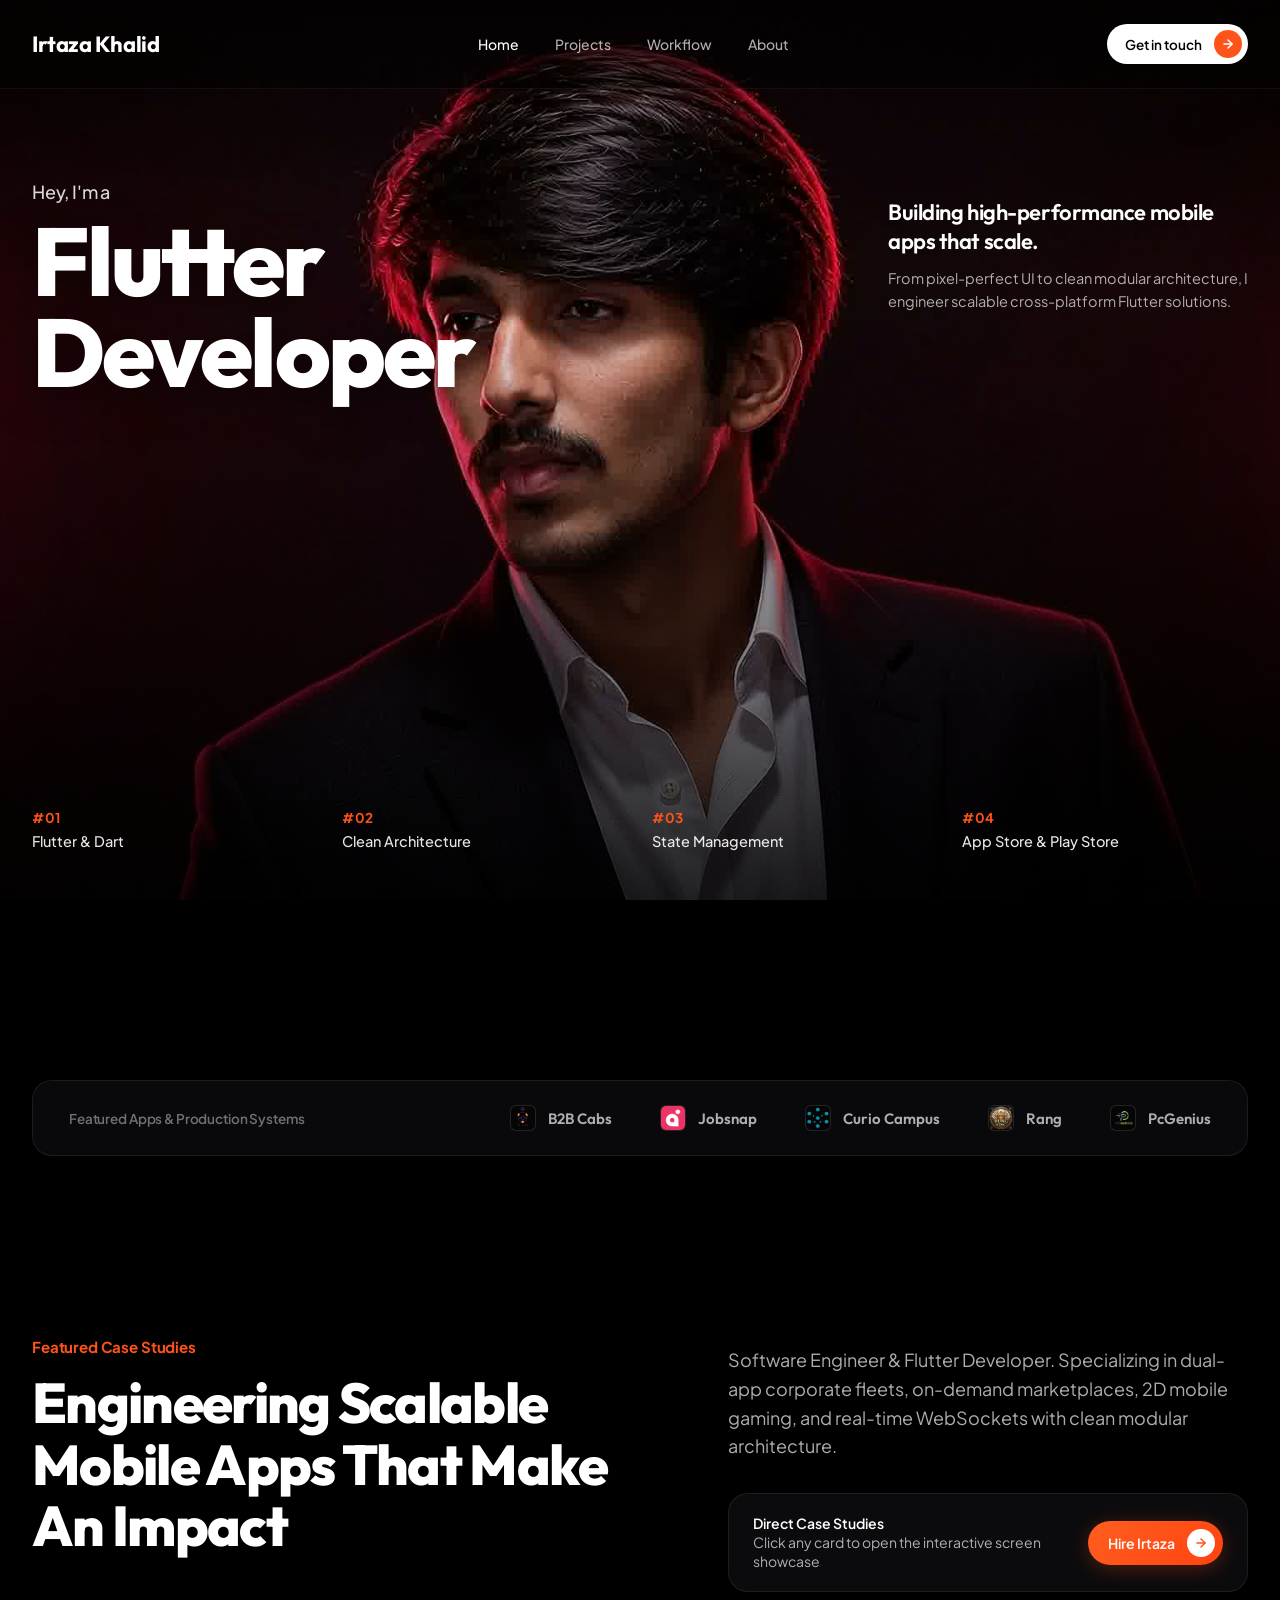
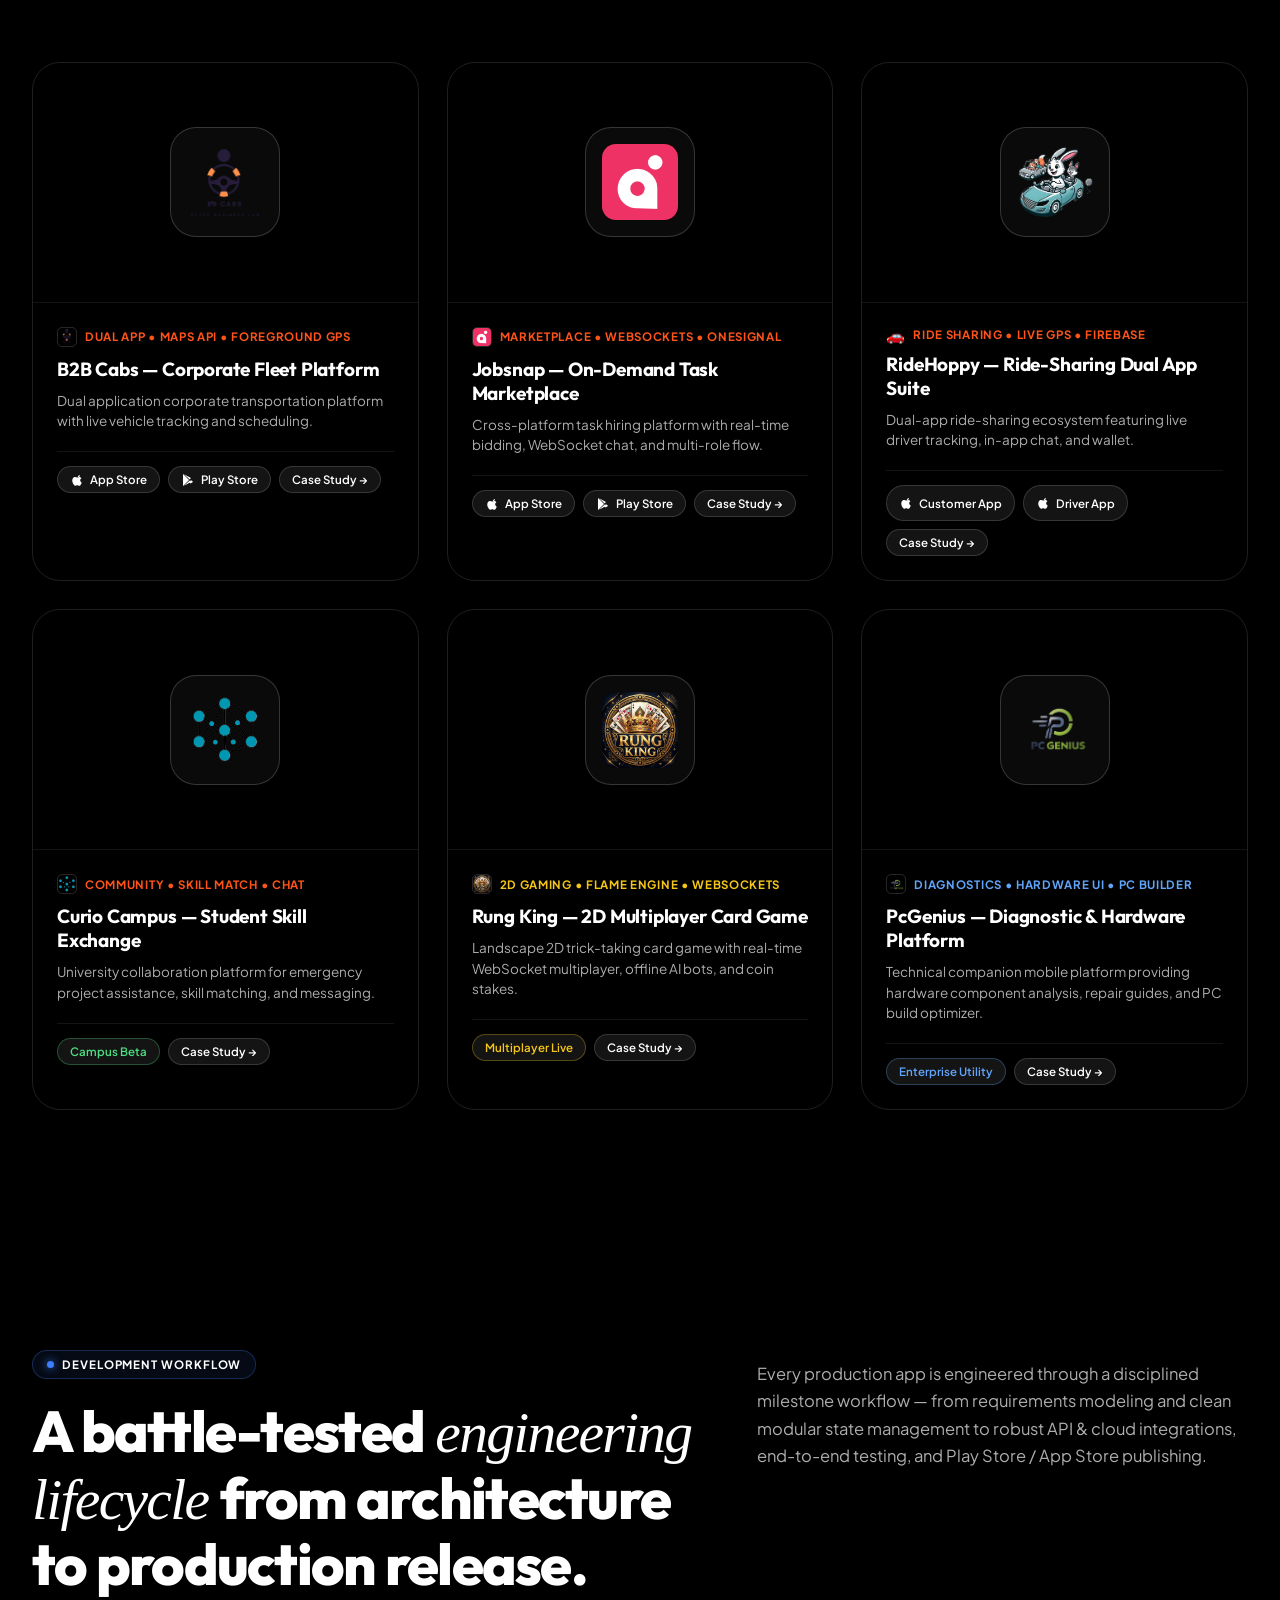
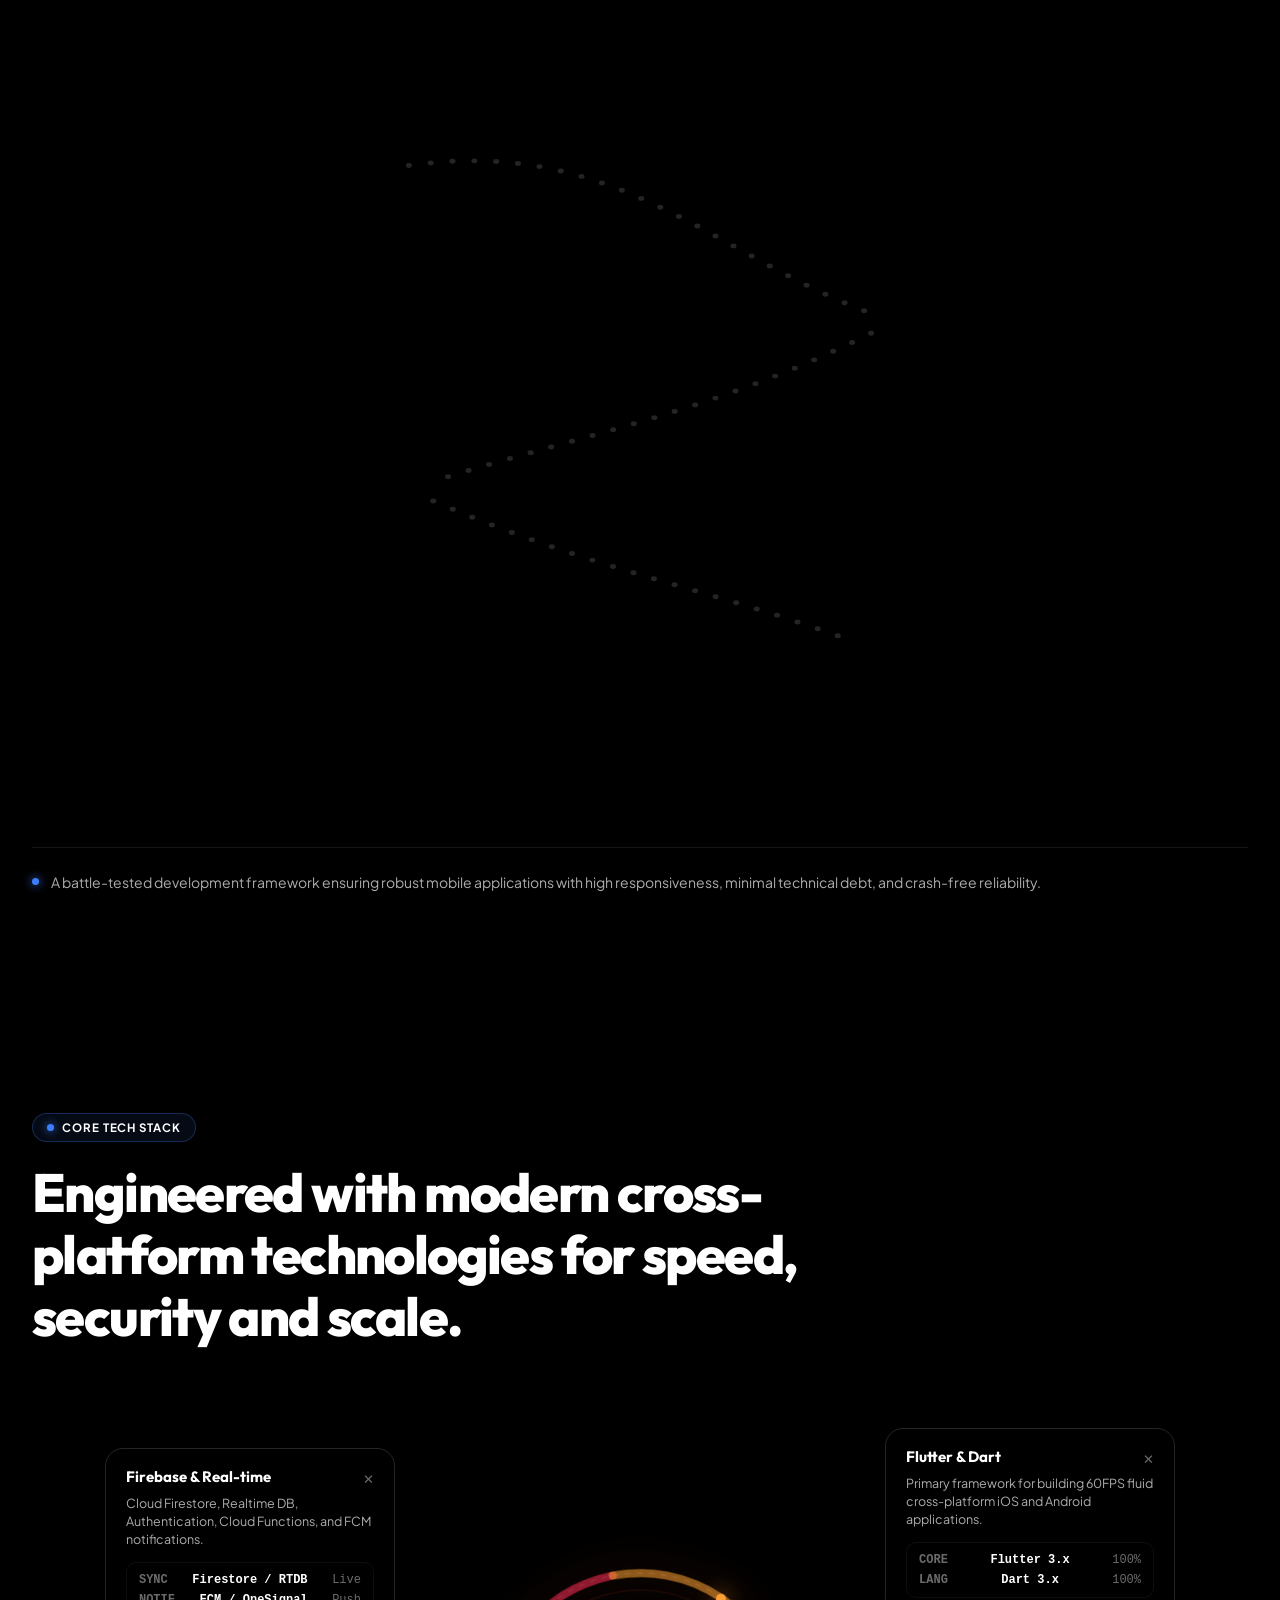
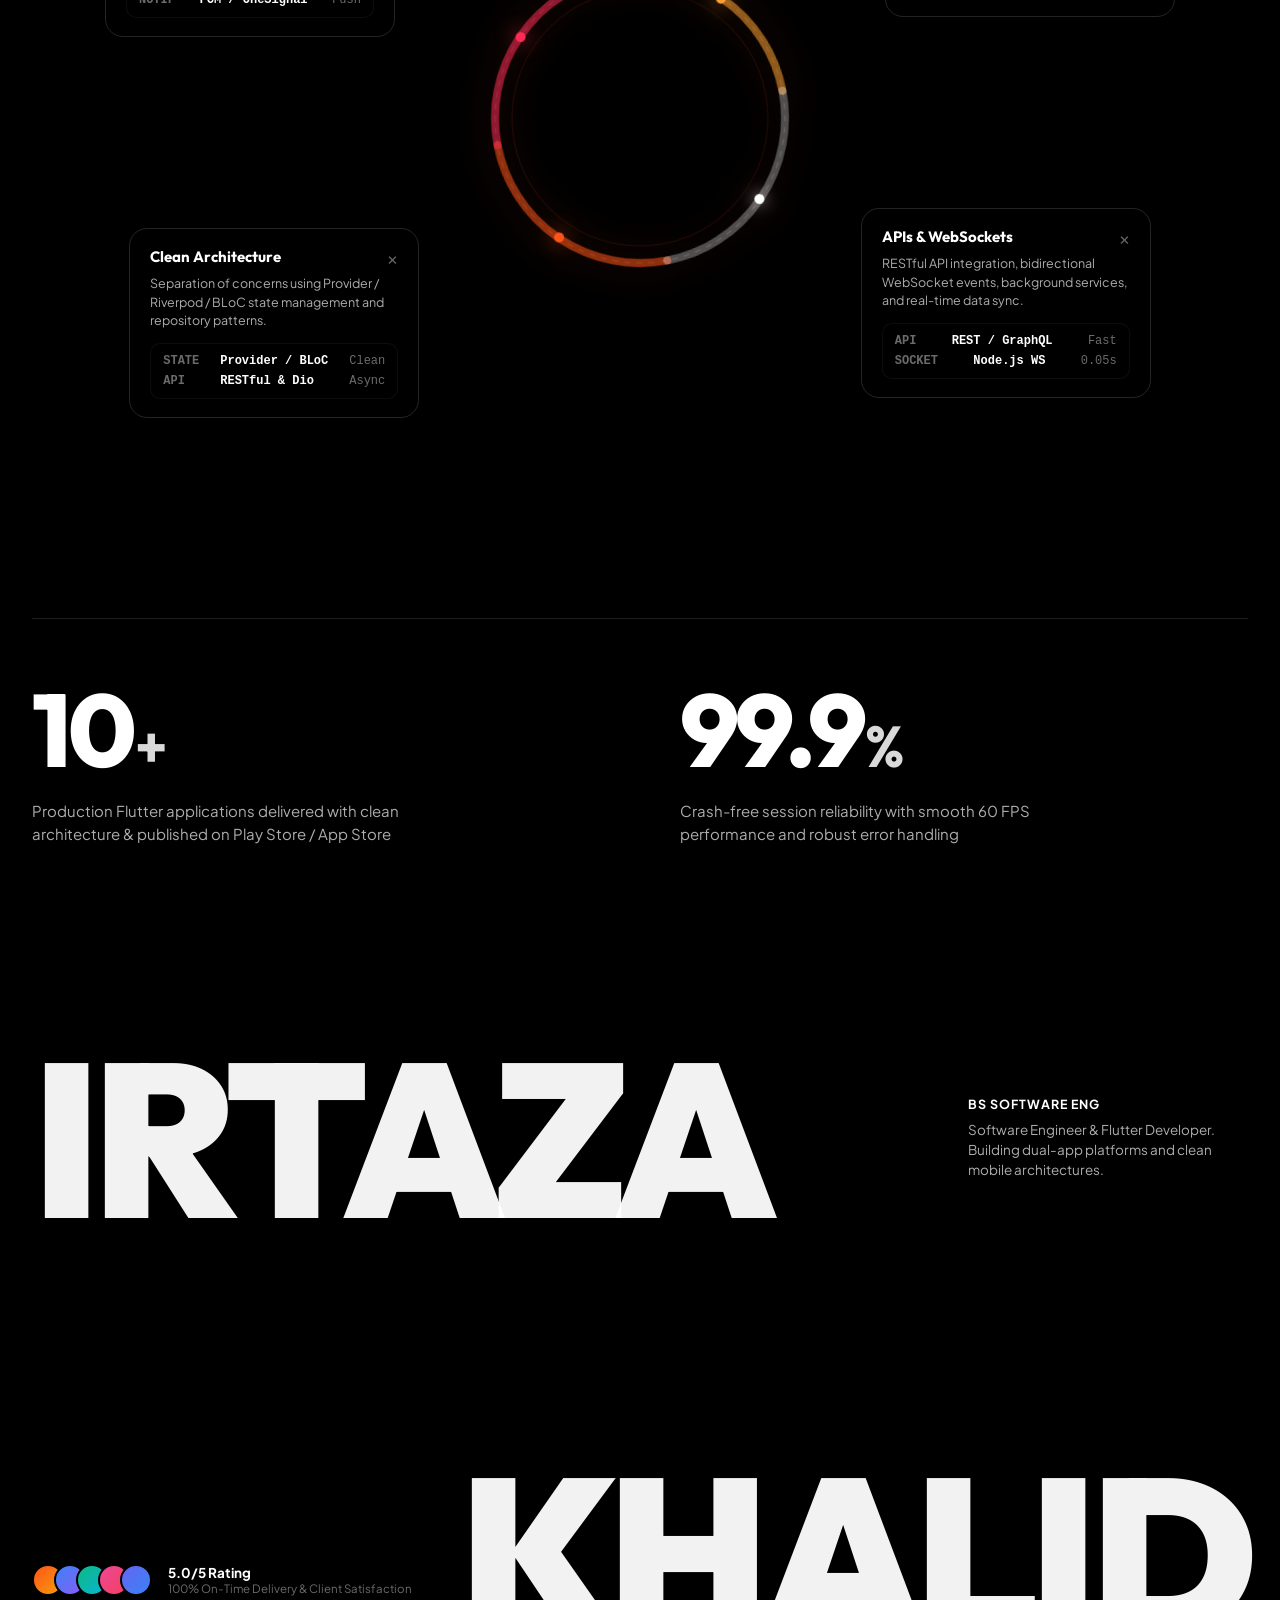
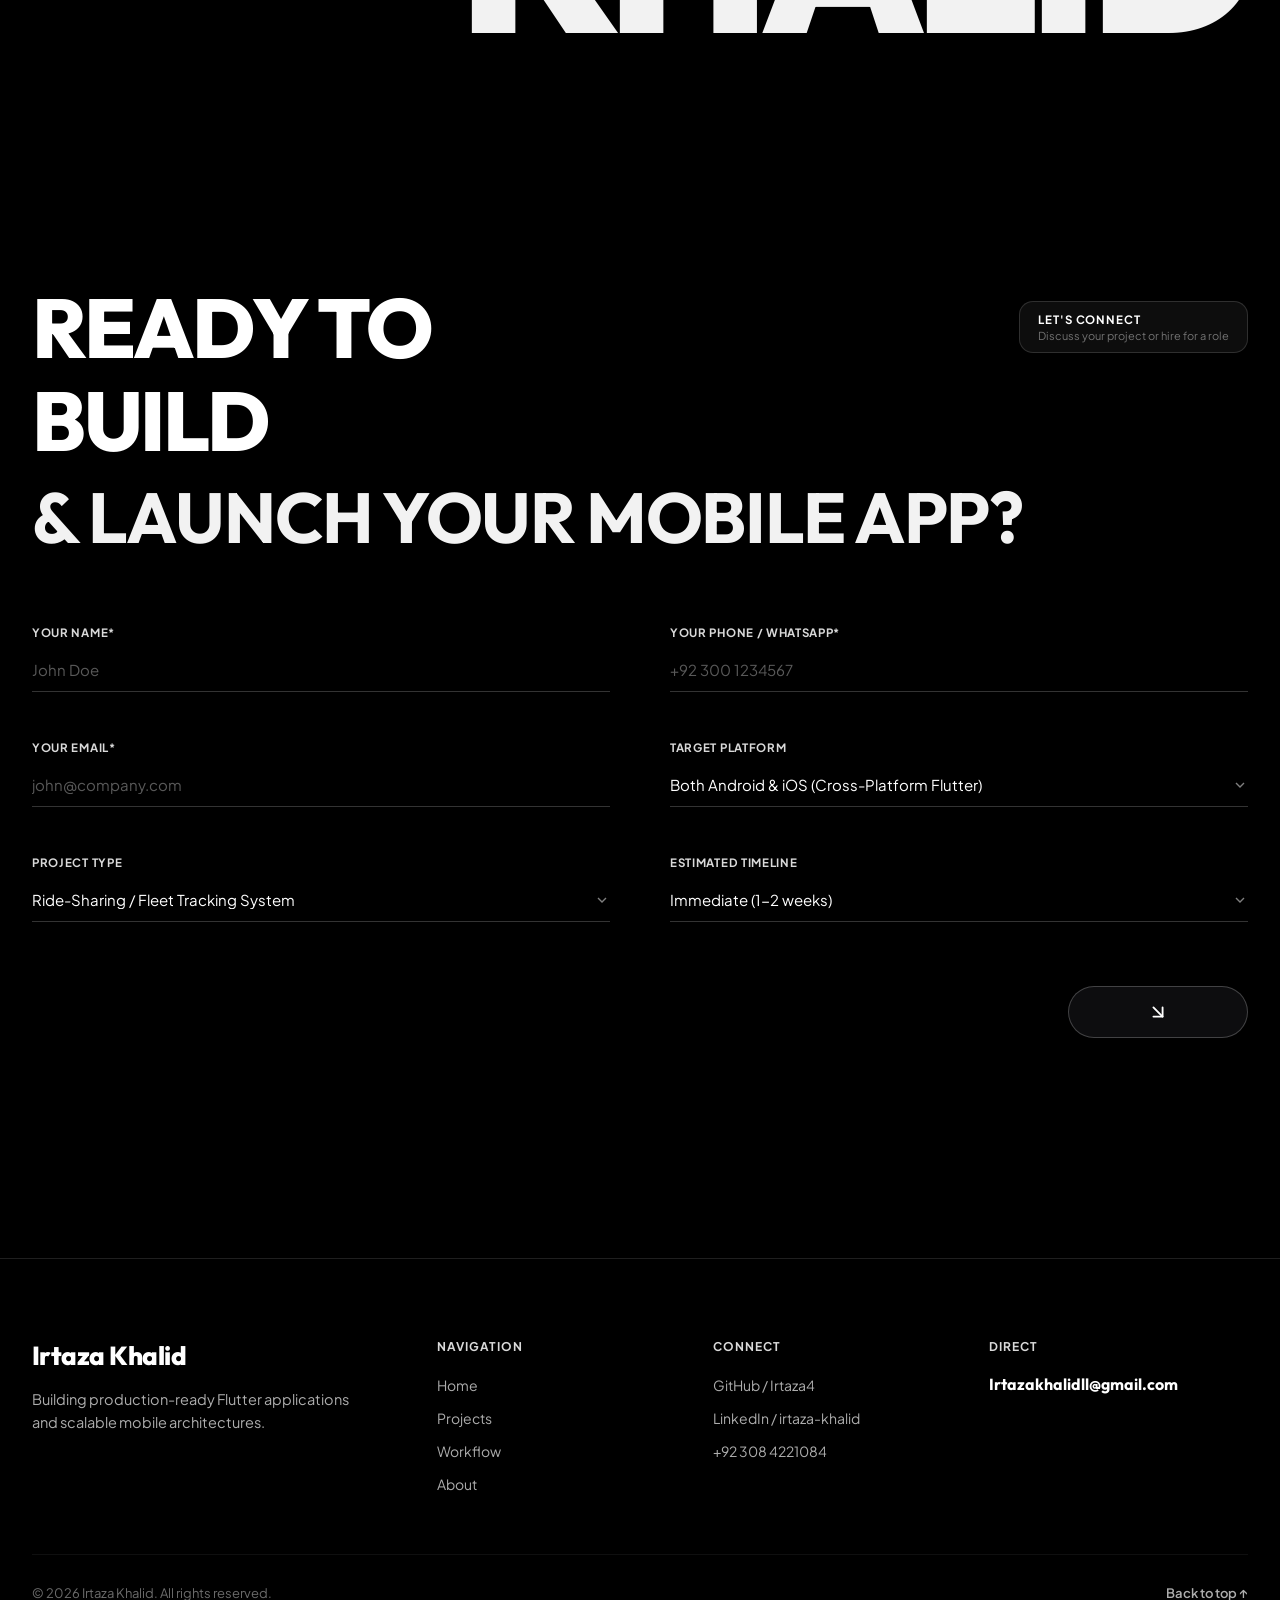
==== commit 7b13c38f: "form working" ====
--- a/index.html
+++ b/index.html
@@ -750,19 +750,21 @@
           </h2>
         </div>
 
-        <!-- 2-Column Minimalist Form -->
-        <form class="growth-form"
-          onsubmit="event.preventDefault(); alert('Thank you, Irtaza has received your message!');">
+        <!-- 2-Column Minimalist Form (Direct Email Integration) -->
+        <form class="growth-form" action="https://formsubmit.co/irtazakhalidll@gmail.com" method="POST">
+          <input type="hidden" name="_subject" value="🚀 New App Project Inquiry - Irtaza.codes">
+          <input type="hidden" name="_captcha" value="false">
+          <input type="hidden" name="_template" value="table">
 
           <!-- Form Row 1 -->
           <div class="form-row">
             <div class="form-field">
               <label for="name">YOUR NAME*</label>
-              <input type="text" id="name" name="name" placeholder="John Doe" required>
+              <input type="text" id="name" name="name" placeholder="John Doe" autocomplete="name" required>
             </div>
             <div class="form-field">
               <label for="phone">YOUR PHONE / WHATSAPP*</label>
-              <input type="tel" id="phone" name="phone" placeholder="+92 300 1234567" required>
+              <input type="tel" id="phone" name="phone" placeholder="+92 300 1234567" autocomplete="tel" required>
             </div>
           </div>
 
--- a/style.css
+++ b/style.css
@@ -1530,16 +1530,30 @@
 .form-field input,
 .form-field select {
   width: 100%;
-  background: transparent;
+  background: transparent !important;
   border: none;
   border-bottom: 1px solid rgba(255, 255, 255, 0.2);
-  color: #ffffff;
+  color: #ffffff !important;
   font-size: 15px;
   font-family: var(--font-body);
   padding: 8px 0 12px 0;
   outline: none;
   transition: border-color 0.25s ease, box-shadow 0.25s ease;
   border-radius: 0;
+}
+
+/* Fix browser autofill ugly white background */
+.form-field input:-webkit-autofill,
+.form-field input:-webkit-autofill:hover, 
+.form-field input:-webkit-autofill:focus, 
+.form-field input:-webkit-autofill:active,
+.form-field select:-webkit-autofill {
+  -webkit-text-fill-color: #ffffff !important;
+  -webkit-box-shadow: 0 0 0 1000px #0c0d12 inset !important;
+  box-shadow: 0 0 0 1000px #0c0d12 inset !important;
+  background-color: transparent !important;
+  transition: background-color 50000s ease-in-out 0s, color 50000s ease-in-out 0s;
+  caret-color: #ffffff !important;
 }
 
 .form-field input::placeholder {
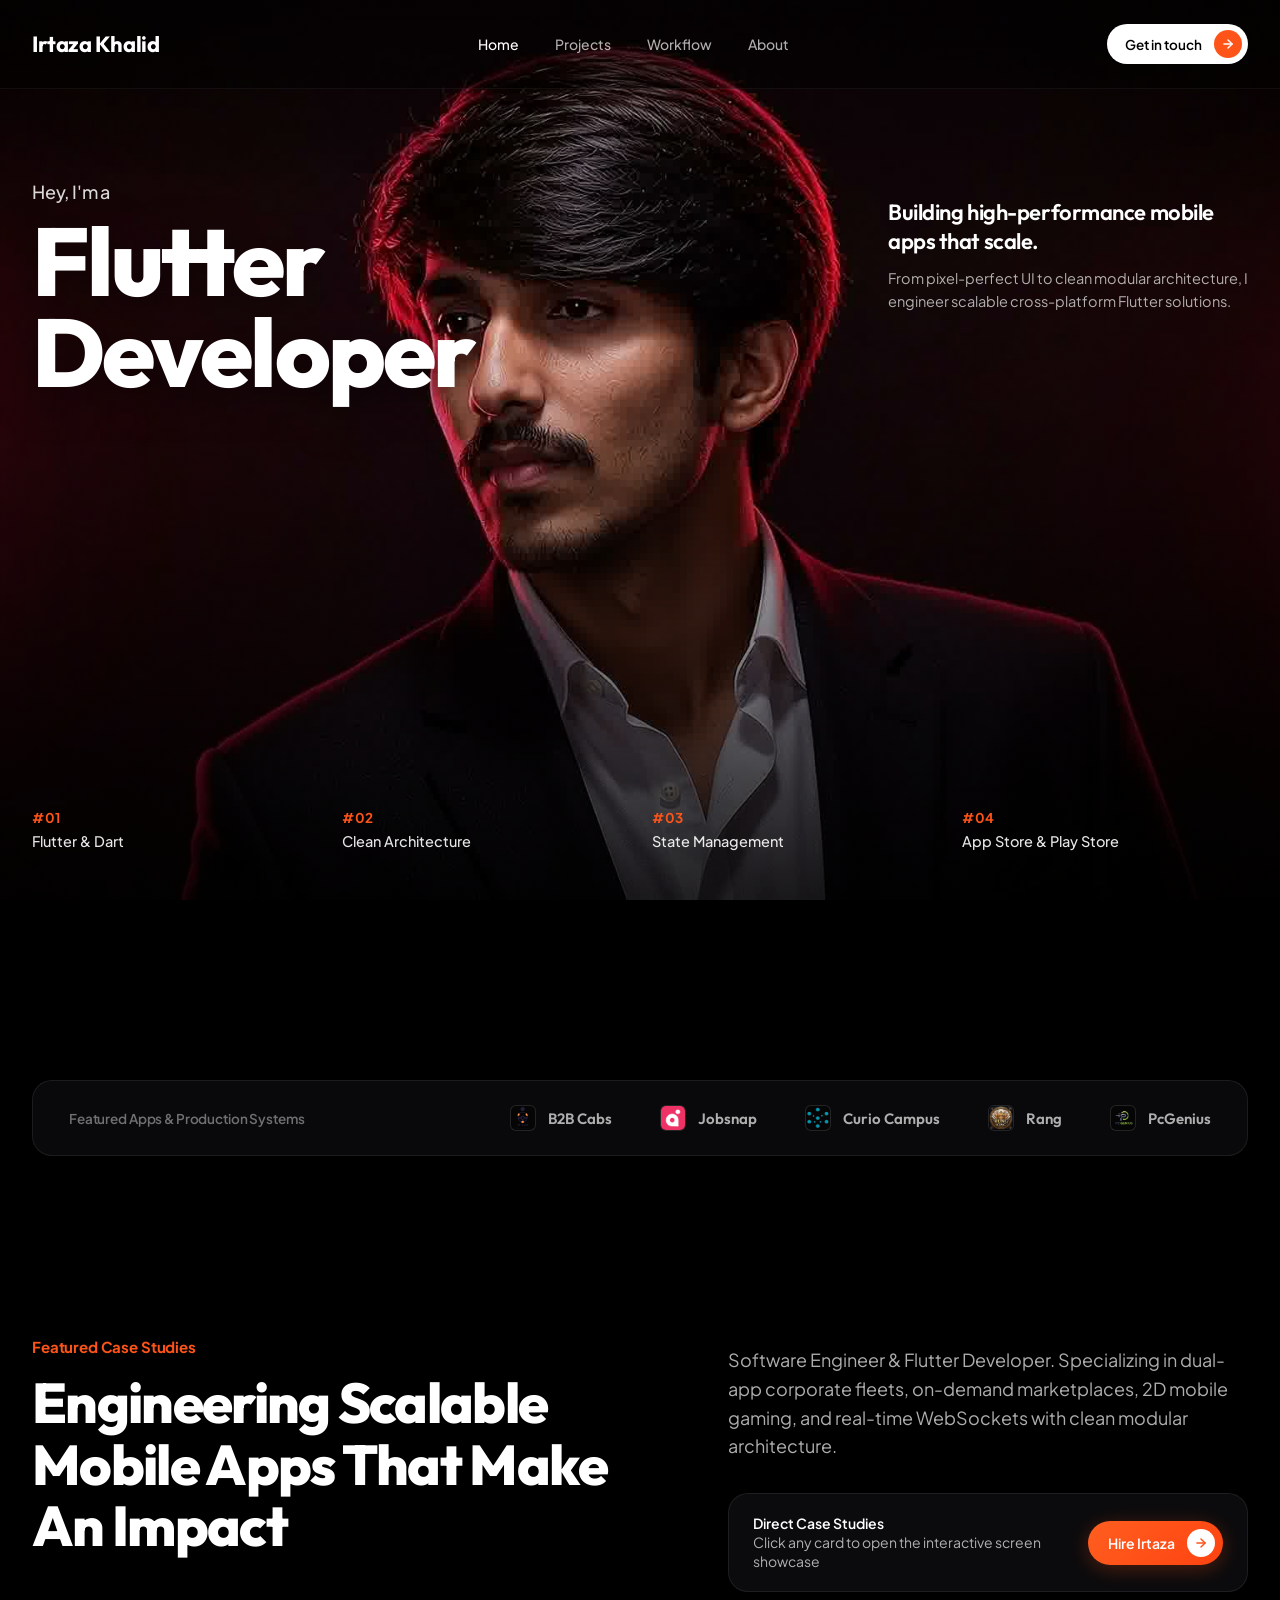
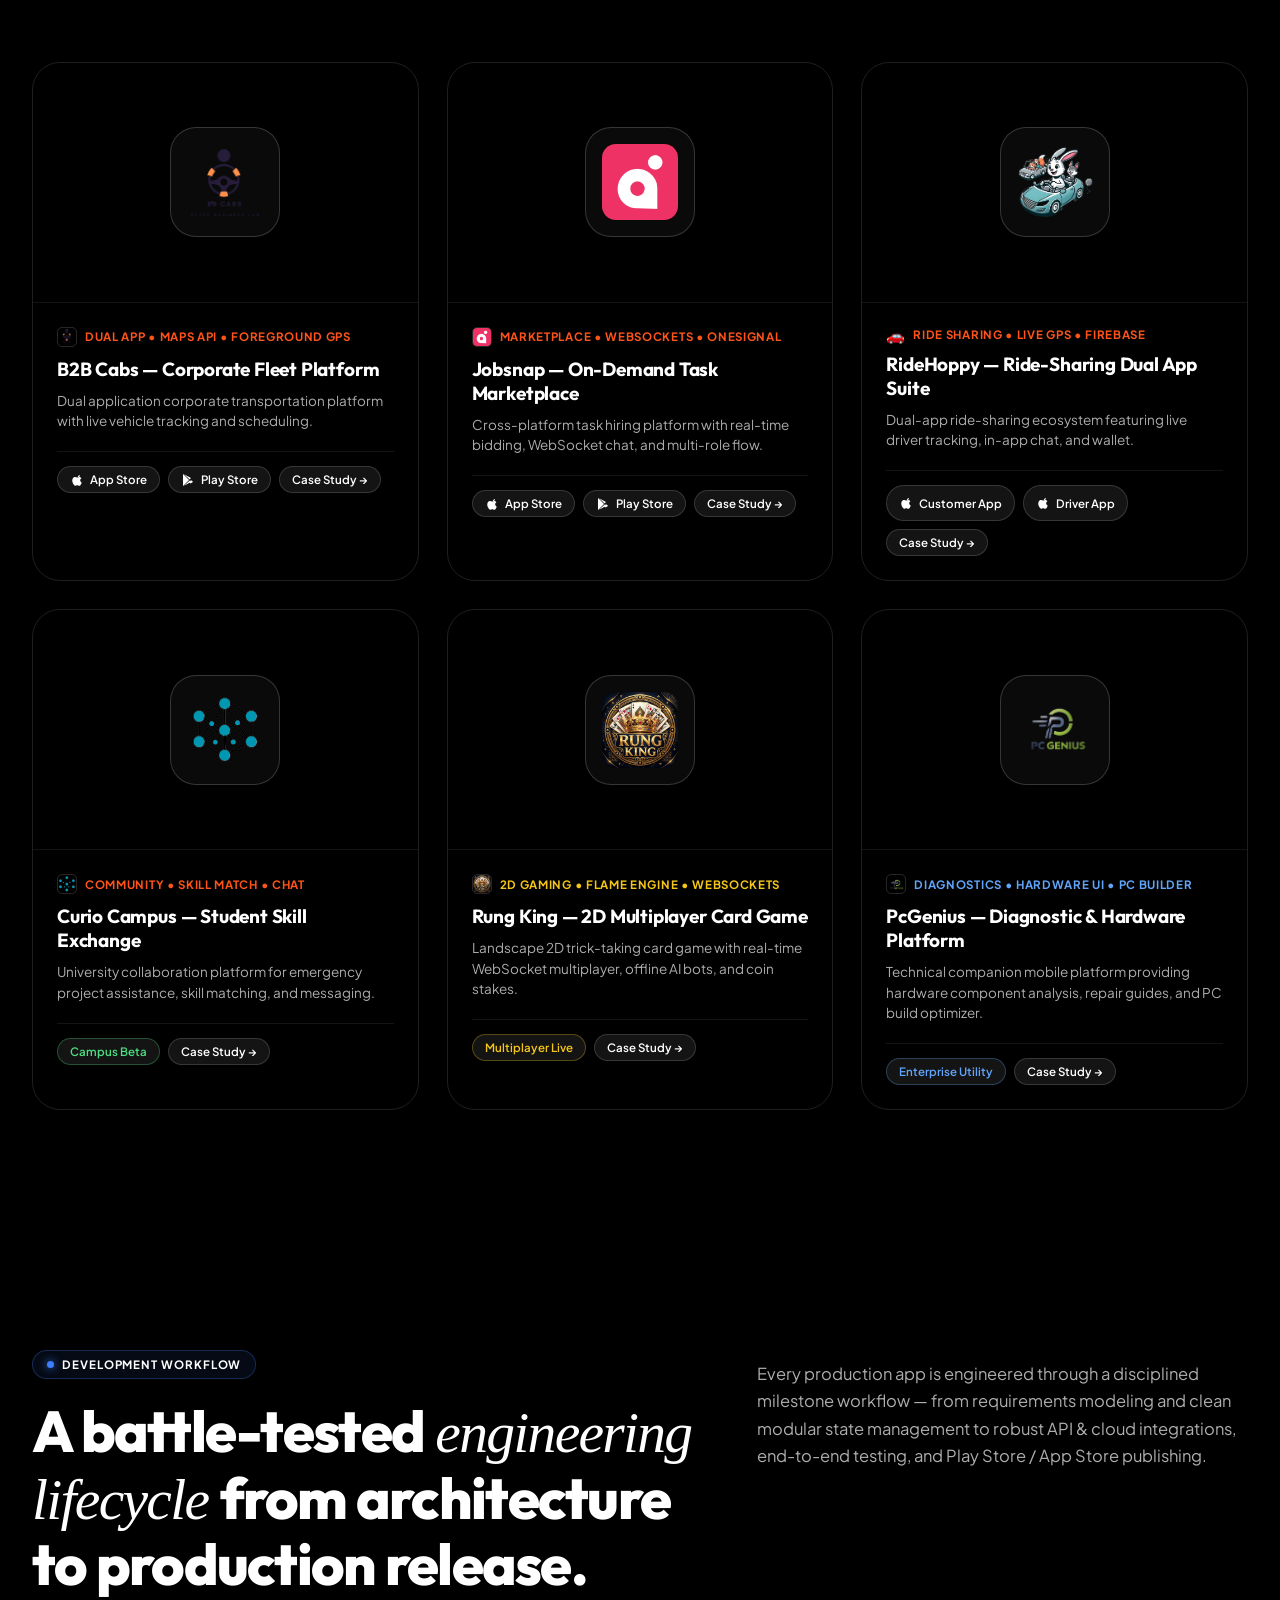
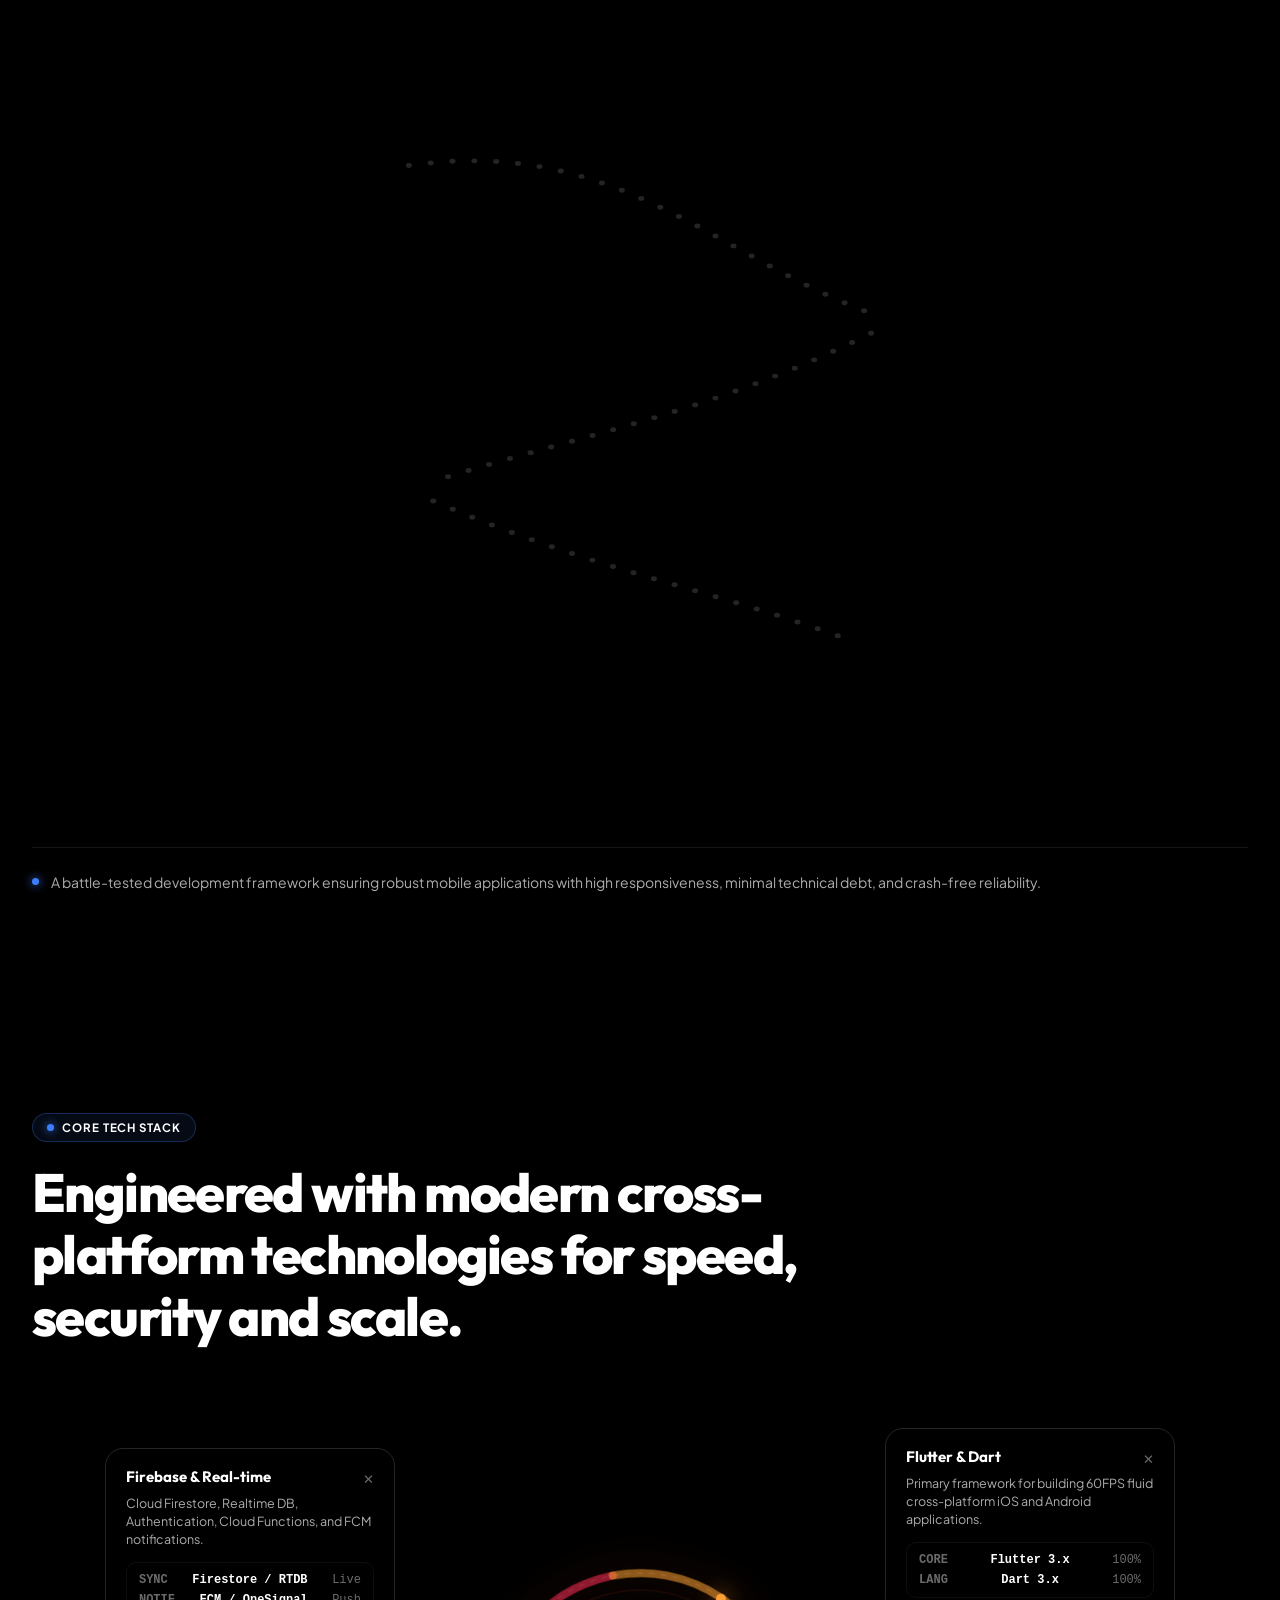
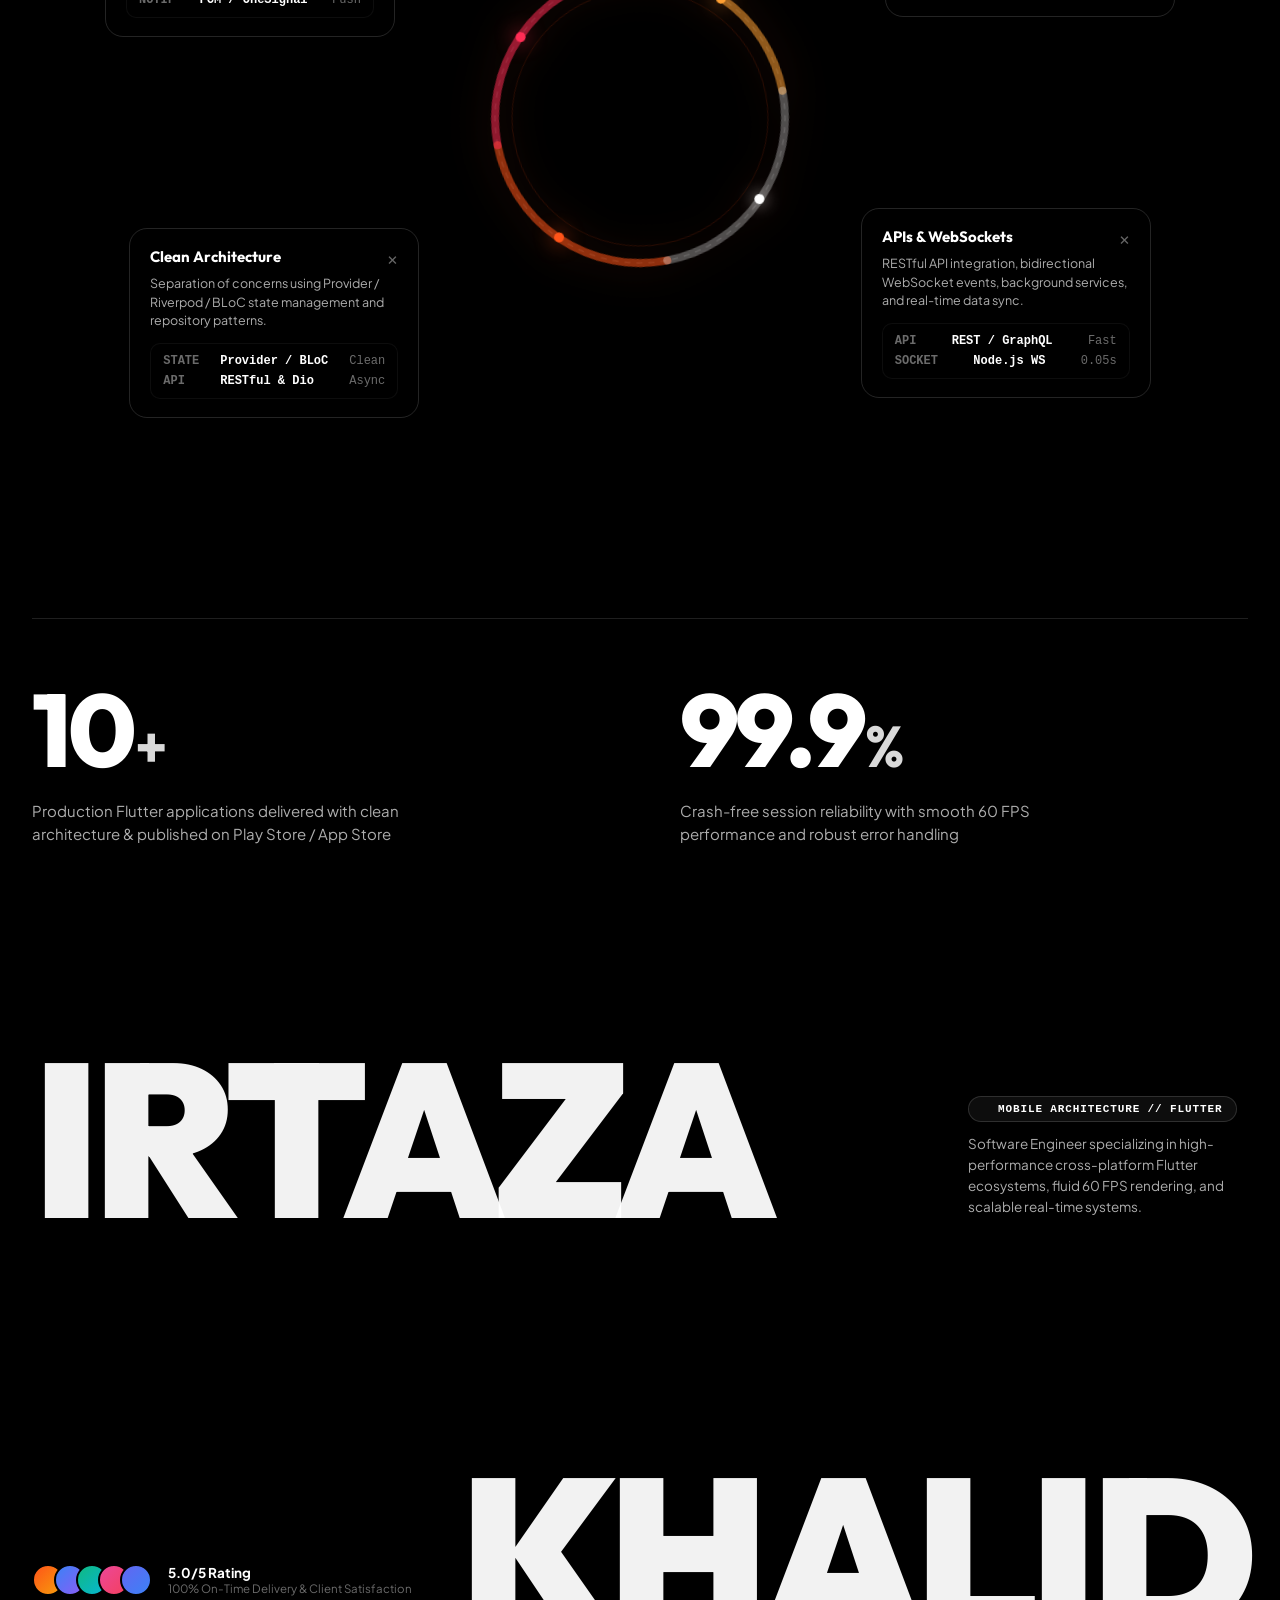
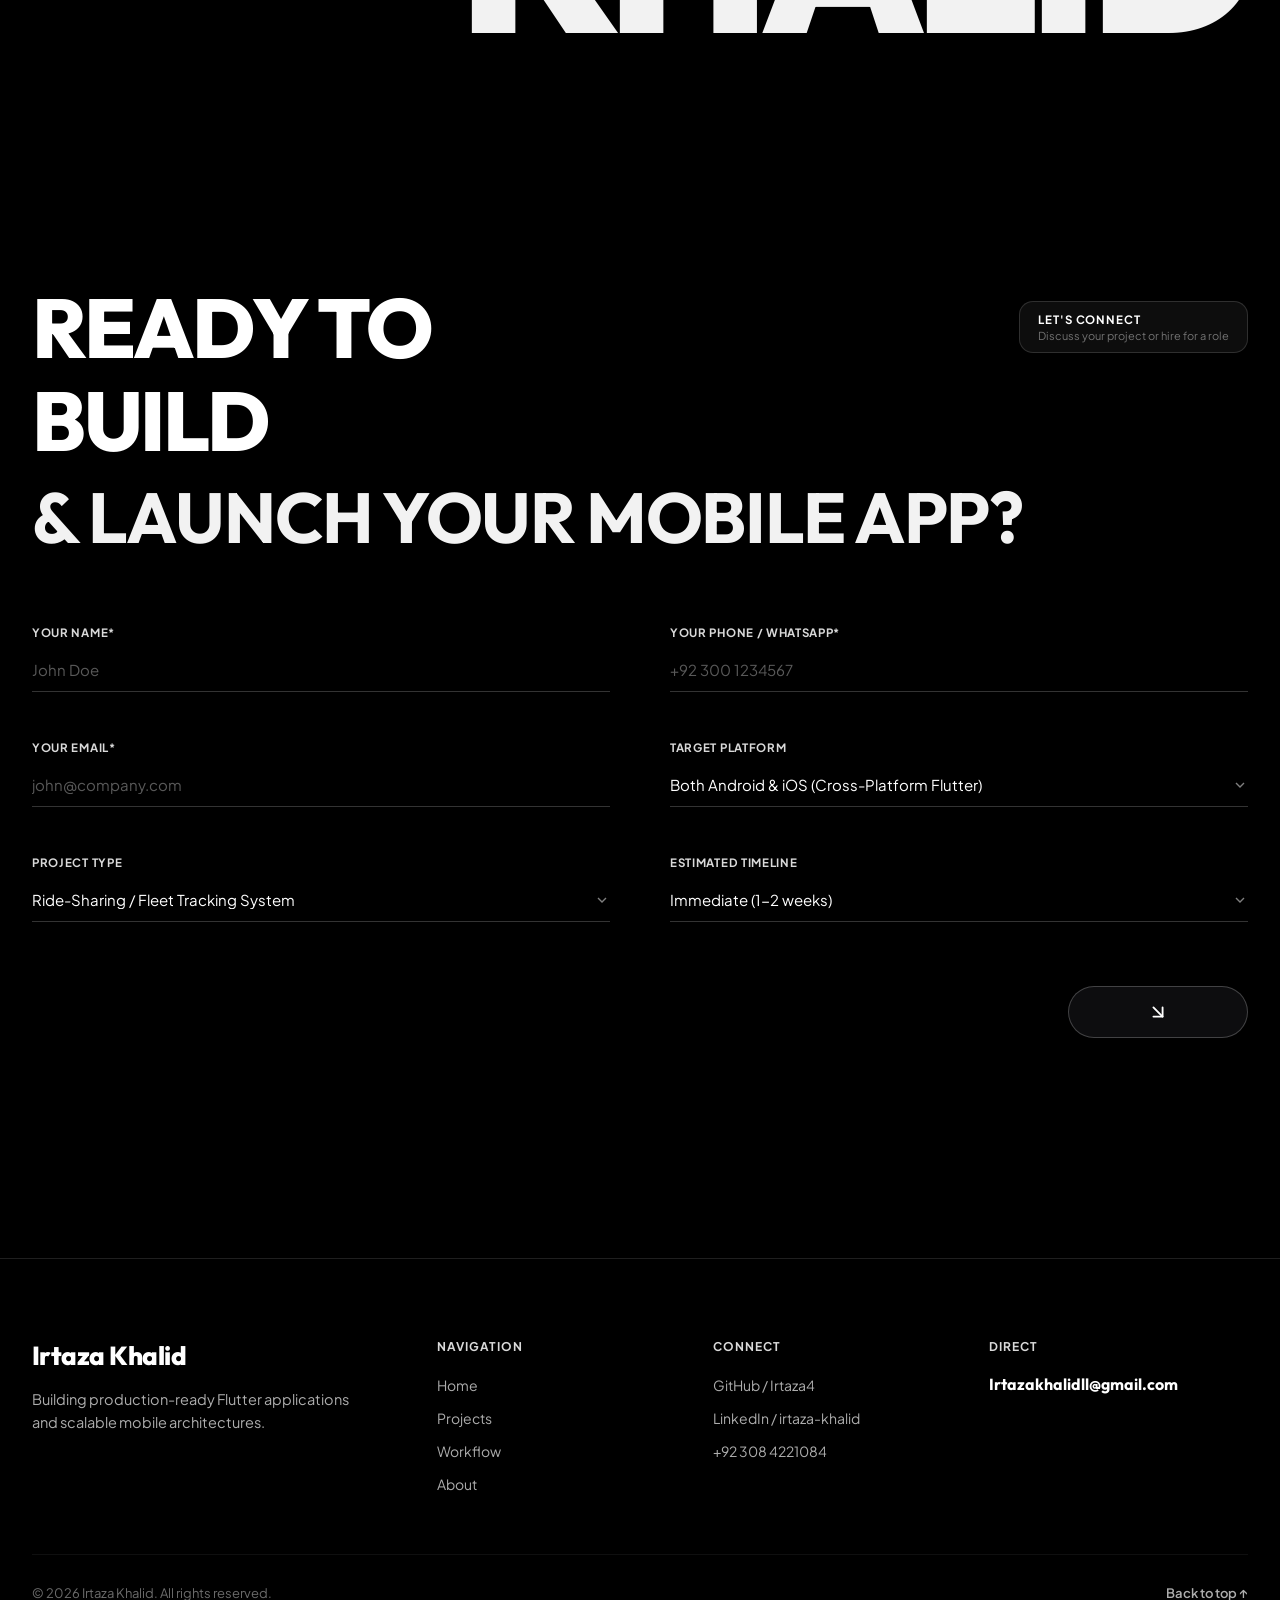
==== commit 82aed3c4: "fixed" ====
--- a/index.html
+++ b/index.html
@@ -702,10 +702,12 @@
 
           <!-- Top Right Info Badge -->
           <div class="studio-top-info">
-            <span class="studio-since-tag">BS SOFTWARE ENG</span>
+            <div class="studio-role-pill">
+              <span class="dot-indicator orange"></span>
+              <span class="role-pill-text">MOBILE ARCHITECTURE // FLUTTER</span>
+            </div>
             <p class="studio-since-desc">
-              Software Engineer &amp; Flutter Developer. Building dual-app platforms and clean
-              mobile architectures.
+              Software Engineer specializing in high-performance cross-platform Flutter ecosystems, fluid 60 FPS rendering, and scalable real-time systems.
             </p>
           </div>
 
--- a/style.css
+++ b/style.css
@@ -1281,18 +1281,30 @@
   z-index: 3;
 }
 
-.studio-since-tag {
-  font-size: 12.5px;
+.studio-role-pill {
+  display: inline-flex;
+  align-items: center;
+  gap: 8px;
+  background: rgba(255, 255, 255, 0.05);
+  border: 1px solid rgba(255, 255, 255, 0.14);
+  padding: 6px 14px;
+  border-radius: 999px;
+  margin-bottom: 12px;
+  backdrop-filter: blur(10px);
+  -webkit-backdrop-filter: blur(10px);
+}
+
+.role-pill-text {
+  font-family: ui-monospace, SFMono-Regular, Menlo, Monaco, Consolas, monospace;
+  font-size: 11px;
   font-weight: 700;
   letter-spacing: 0.08em;
   color: #ffffff;
-  display: block;
-  margin-bottom: 8px;
 }
 
 .studio-since-desc {
   font-size: 13.5px;
-  line-height: 1.5;
+  line-height: 1.55;
   color: var(--color-text-muted);
 }
 
@@ -1531,6 +1543,7 @@
 .form-field select {
   width: 100%;
   background: transparent !important;
+  background-color: transparent !important;
   border: none;
   border-bottom: 1px solid rgba(255, 255, 255, 0.2);
   color: #ffffff !important;
@@ -1542,17 +1555,18 @@
   border-radius: 0;
 }
 
-/* Fix browser autofill ugly white background */
+/* 100% Transparent Autofill (No black box, completely see-through portrait) */
 .form-field input:-webkit-autofill,
 .form-field input:-webkit-autofill:hover, 
 .form-field input:-webkit-autofill:focus, 
 .form-field input:-webkit-autofill:active,
 .form-field select:-webkit-autofill {
   -webkit-text-fill-color: #ffffff !important;
-  -webkit-box-shadow: 0 0 0 1000px #0c0d12 inset !important;
-  box-shadow: 0 0 0 1000px #0c0d12 inset !important;
+  -webkit-box-shadow: 0 0 0 0 transparent inset !important;
+  box-shadow: 0 0 0 0 transparent inset !important;
   background-color: transparent !important;
-  transition: background-color 50000s ease-in-out 0s, color 50000s ease-in-out 0s;
+  background: transparent !important;
+  transition: background-color 5000000s ease-in-out 0s, color 5000000s ease-in-out 0s;
   caret-color: #ffffff !important;
 }
 
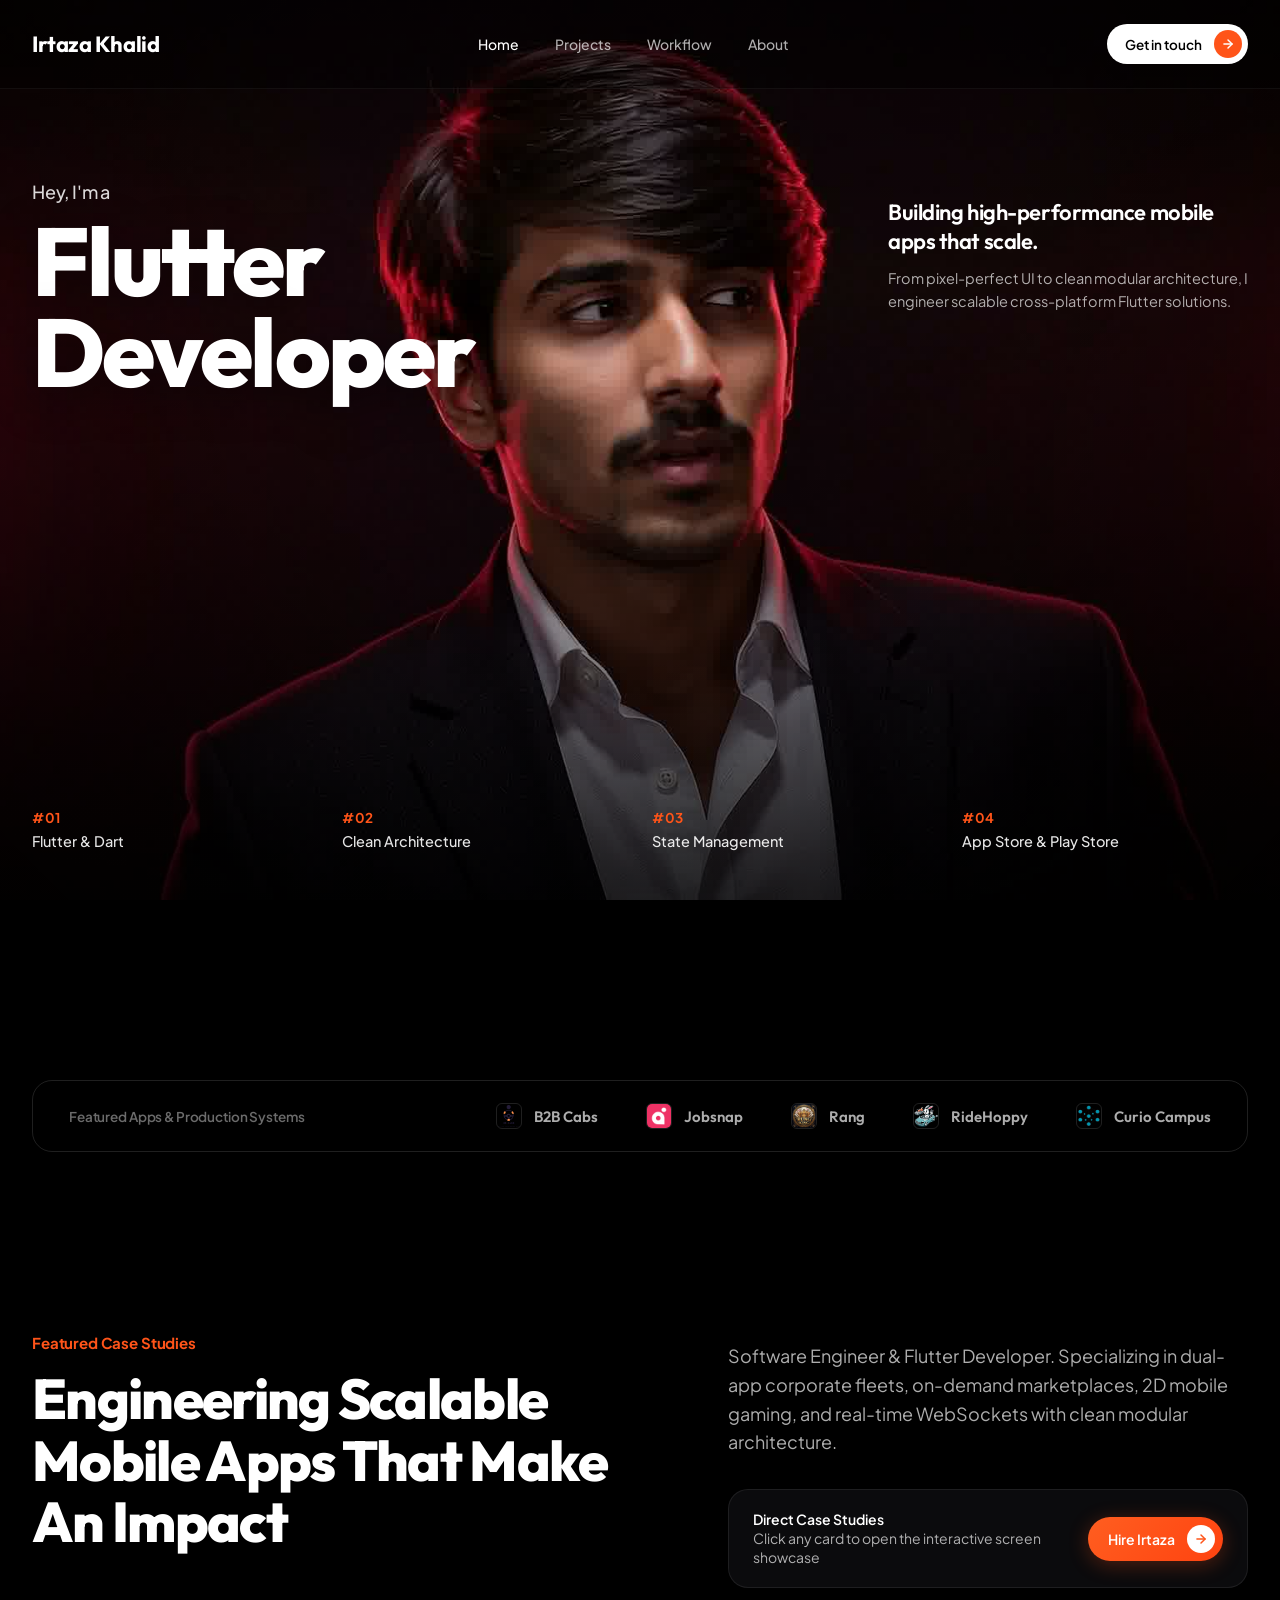
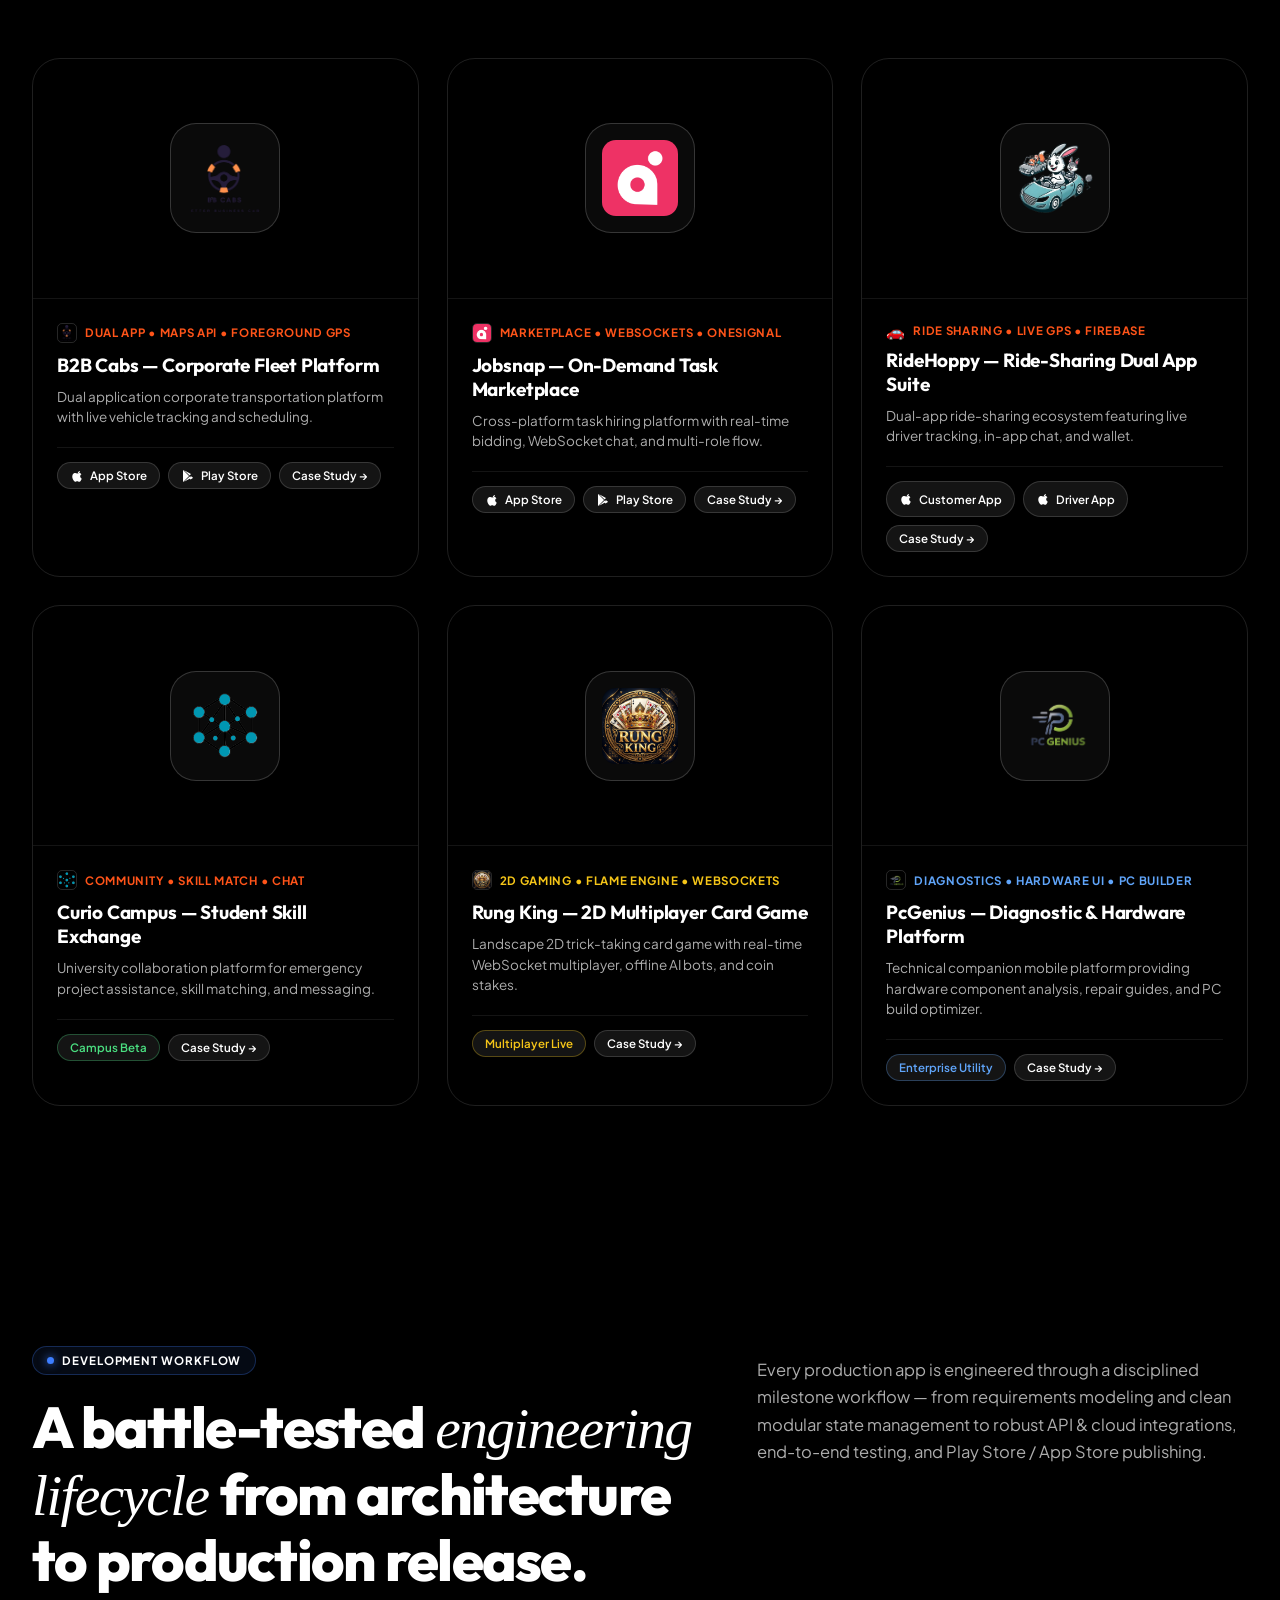
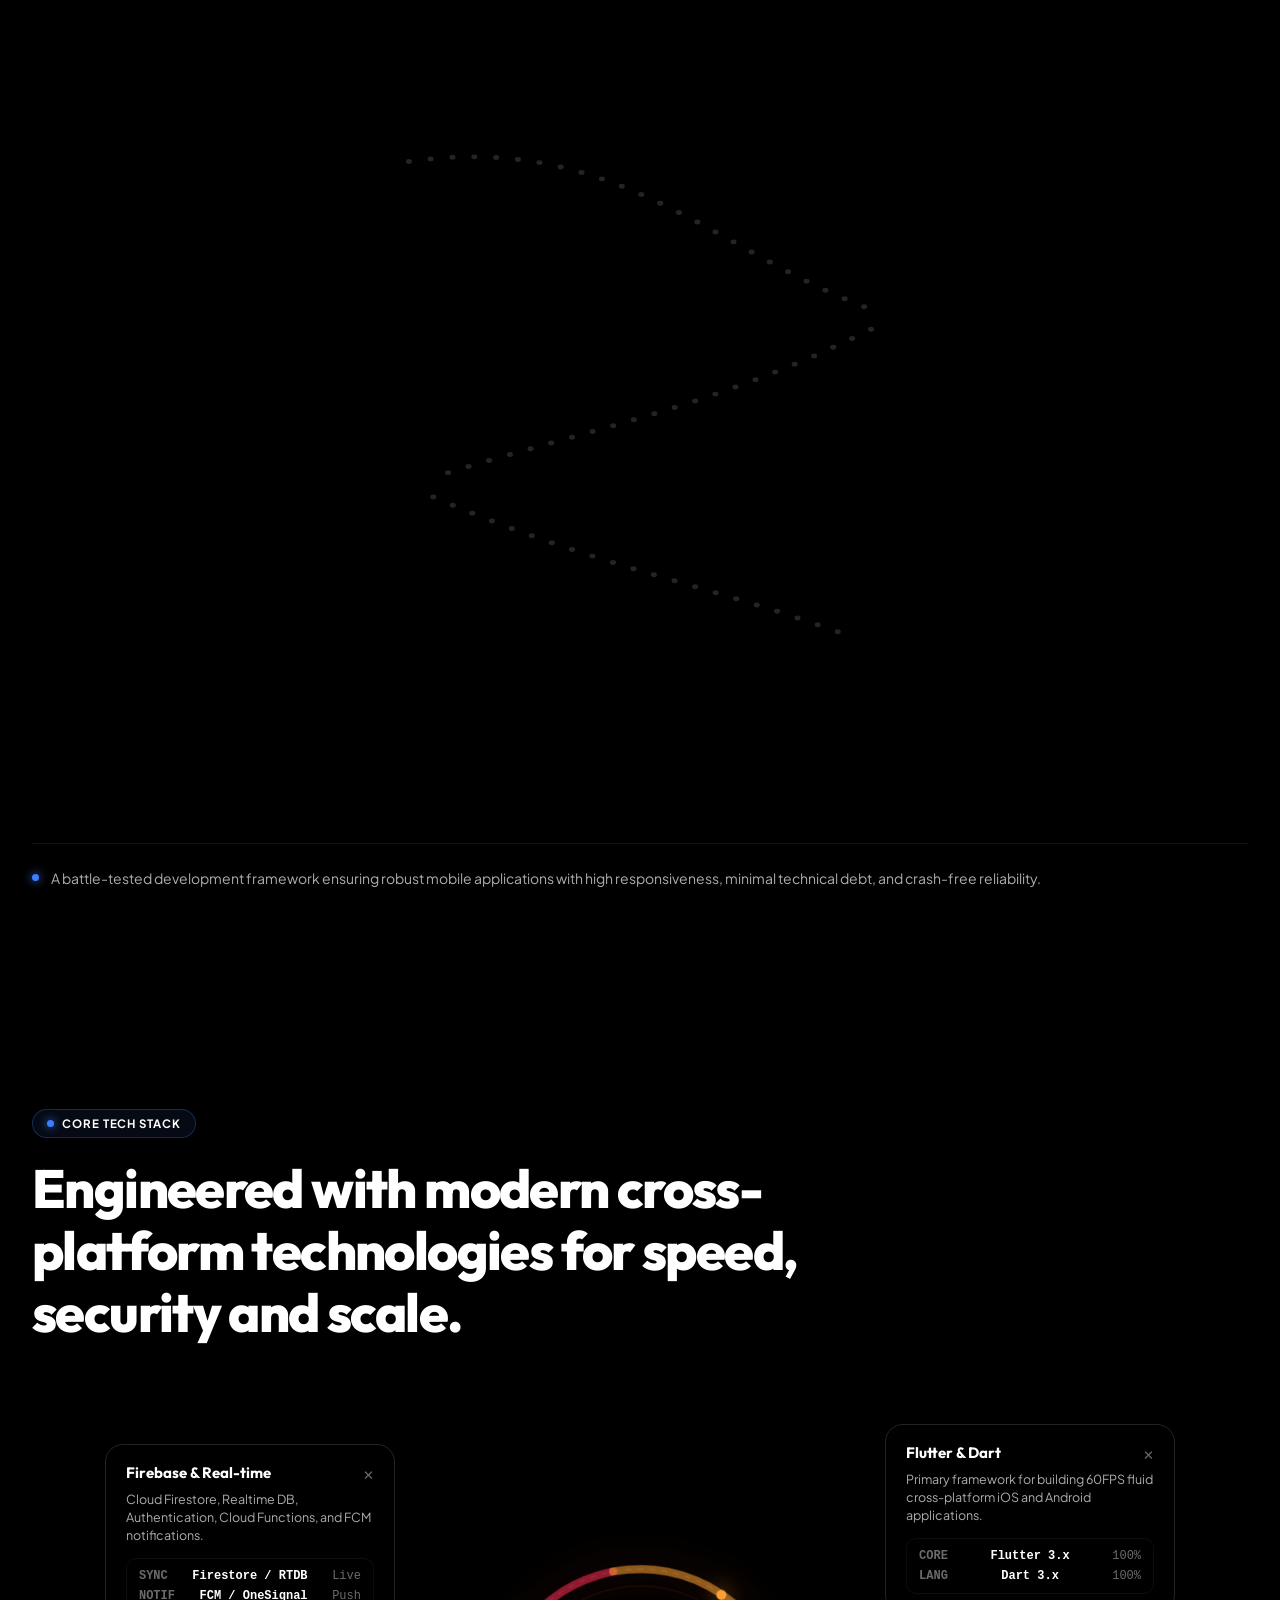
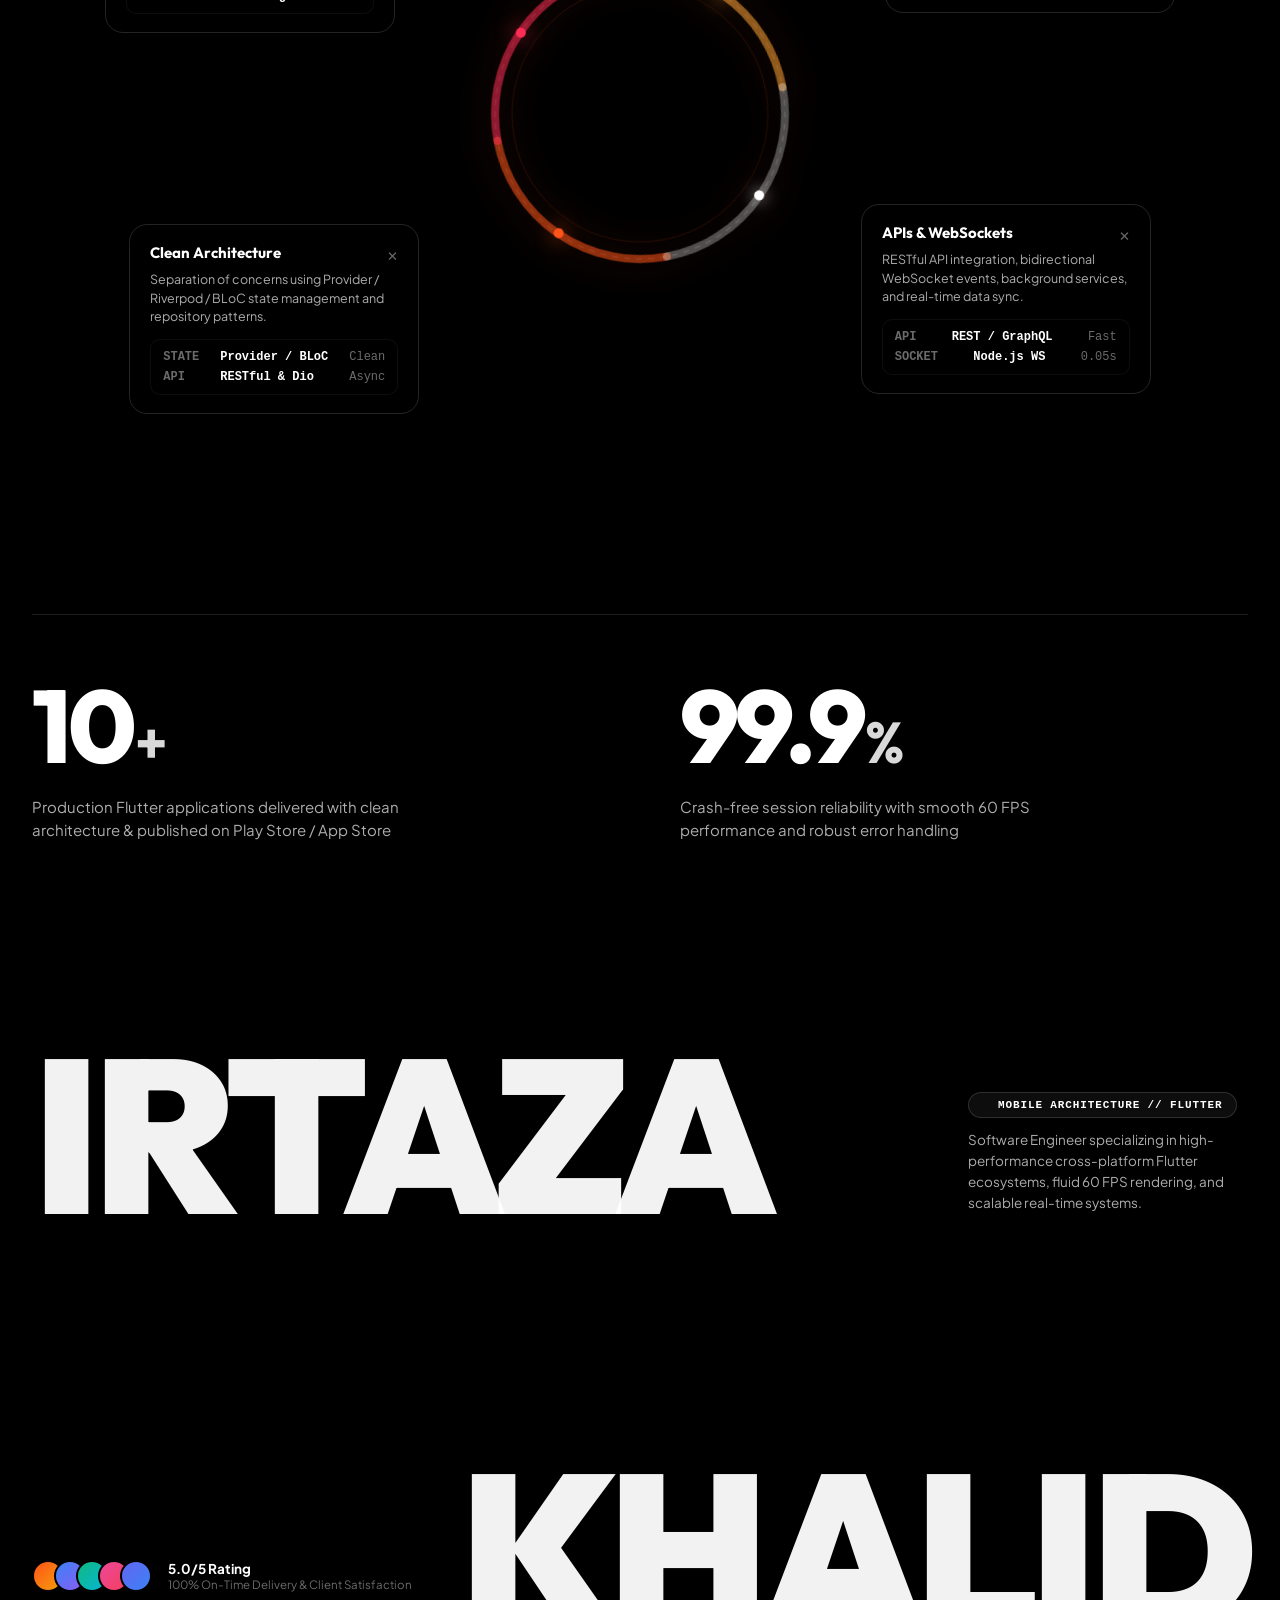
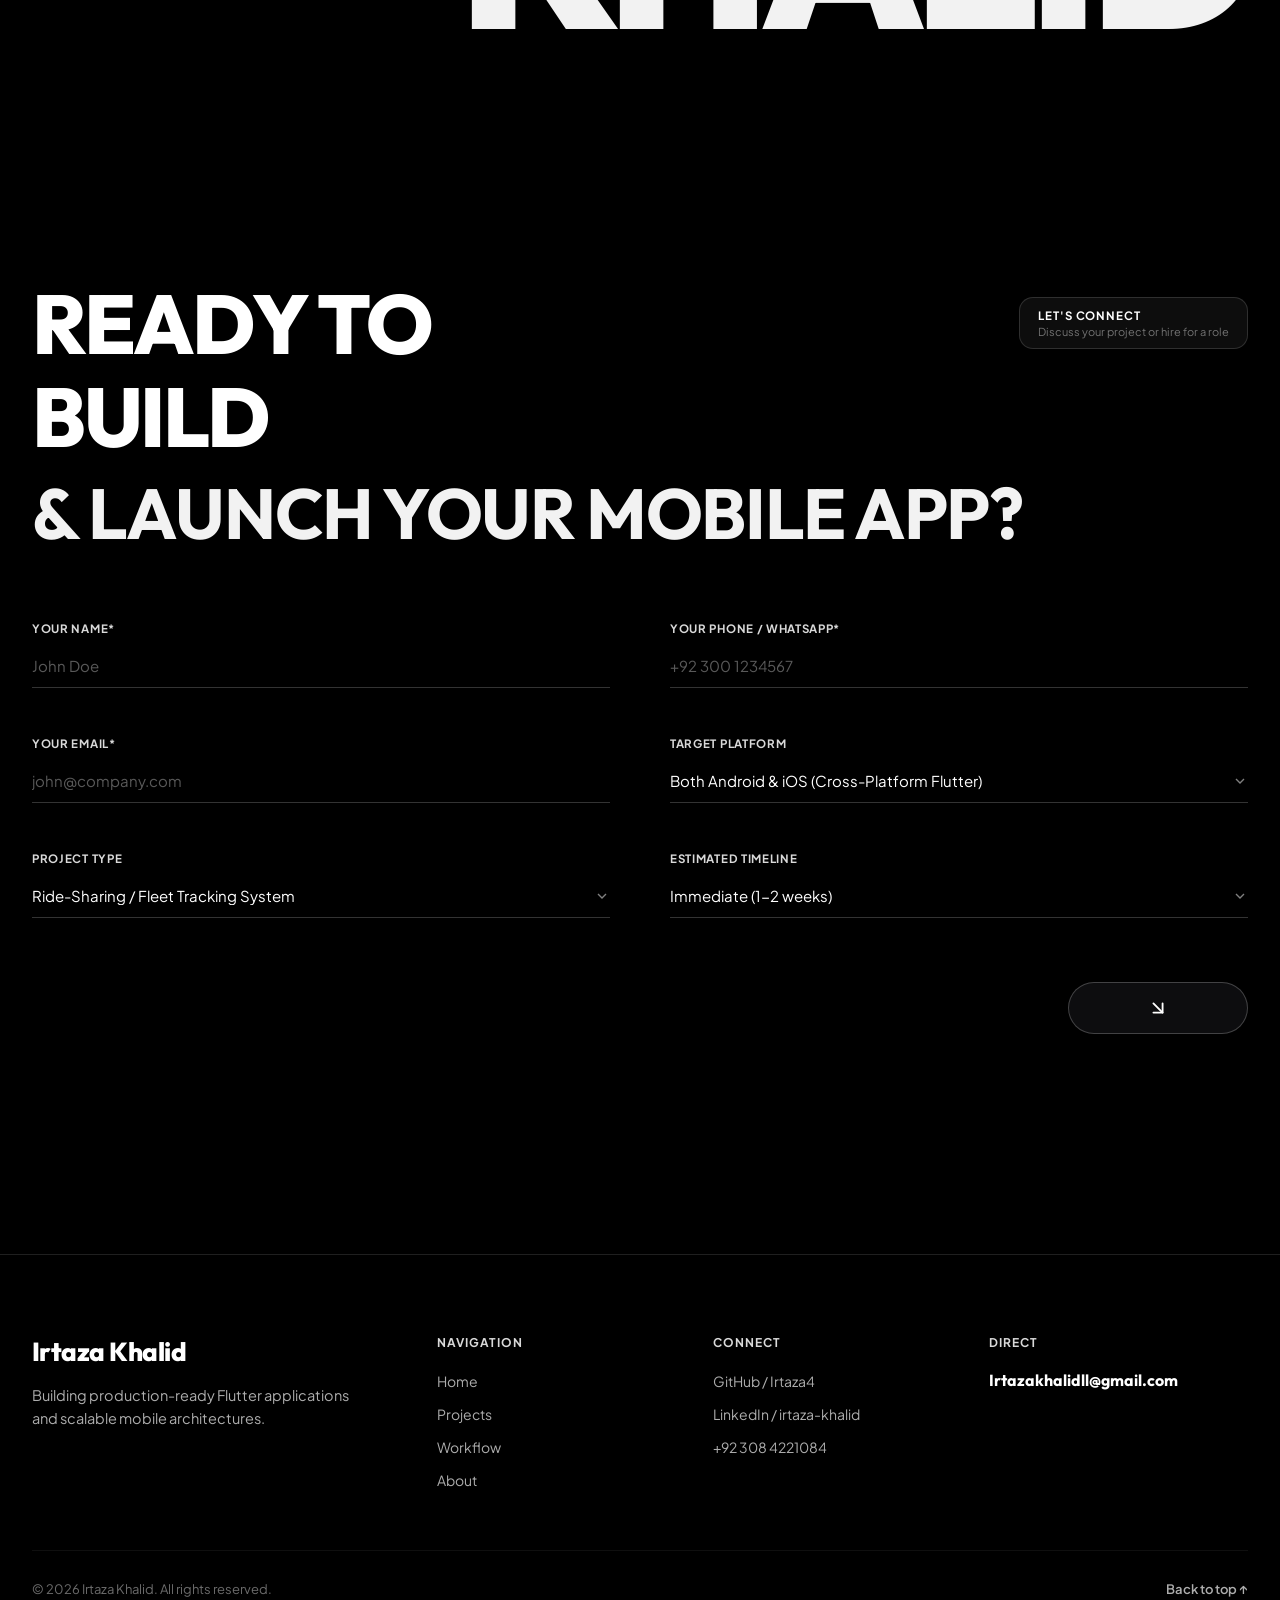
==== commit 5f2289e0: "fixes" ====
--- a/index.html
+++ b/index.html
@@ -115,18 +115,18 @@
           </div>
 
           <div class="brand-item">
+            <img src="assets/irtaza_images/Rung/rang_logo.png" alt="Rang" class="brand-real-logo">
+            <span class="brand-name">Rang</span>
+          </div>
+
+          <div class="brand-item">
+            <img src="assets/irtaza_images/ride_hoppy_main.png" alt="RideHoppy" class="brand-real-logo">
+            <span class="brand-name">RideHoppy</span>
+          </div>
+
+          <div class="brand-item">
             <img src="assets/irtaza_images/curio_campus_logo.png" alt="Curio Campus" class="brand-real-logo">
             <span class="brand-name">Curio Campus</span>
-          </div>
-
-          <div class="brand-item">
-            <img src="assets/irtaza_images/Rung/rang_logo.png" alt="Rang" class="brand-real-logo">
-            <span class="brand-name">Rang</span>
-          </div>
-
-          <div class="brand-item">
-            <img src="assets/irtaza_images/pc_genius_logo.png" alt="PcGenius" class="brand-real-logo">
-            <span class="brand-name">PcGenius</span>
           </div>
 
         </div>
--- a/style.css
+++ b/style.css
@@ -315,12 +315,12 @@
 }
 
 .brands-container {
-  background: rgba(14, 14, 16, 0.7);
-  backdrop-filter: blur(24px);
-  -webkit-backdrop-filter: blur(24px);
-  border: 1px solid var(--border-glass);
+  background: transparent !important;
+  backdrop-filter: none !important;
+  -webkit-backdrop-filter: none !important;
+  border: 1px solid rgba(255, 255, 255, 0.12);
   border-radius: 20px;
-  padding: 24px 36px;
+  padding: 22px 36px;
   display: flex;
   align-items: center;
   justify-content: space-between;
@@ -366,7 +366,7 @@
   border-radius: 6px;
   flex-shrink: 0;
   border: 1px solid rgba(255, 255, 255, 0.12);
-  background: rgba(0, 0, 0, 0.4);
+  background: transparent;
 }
 
 .brand-icon {
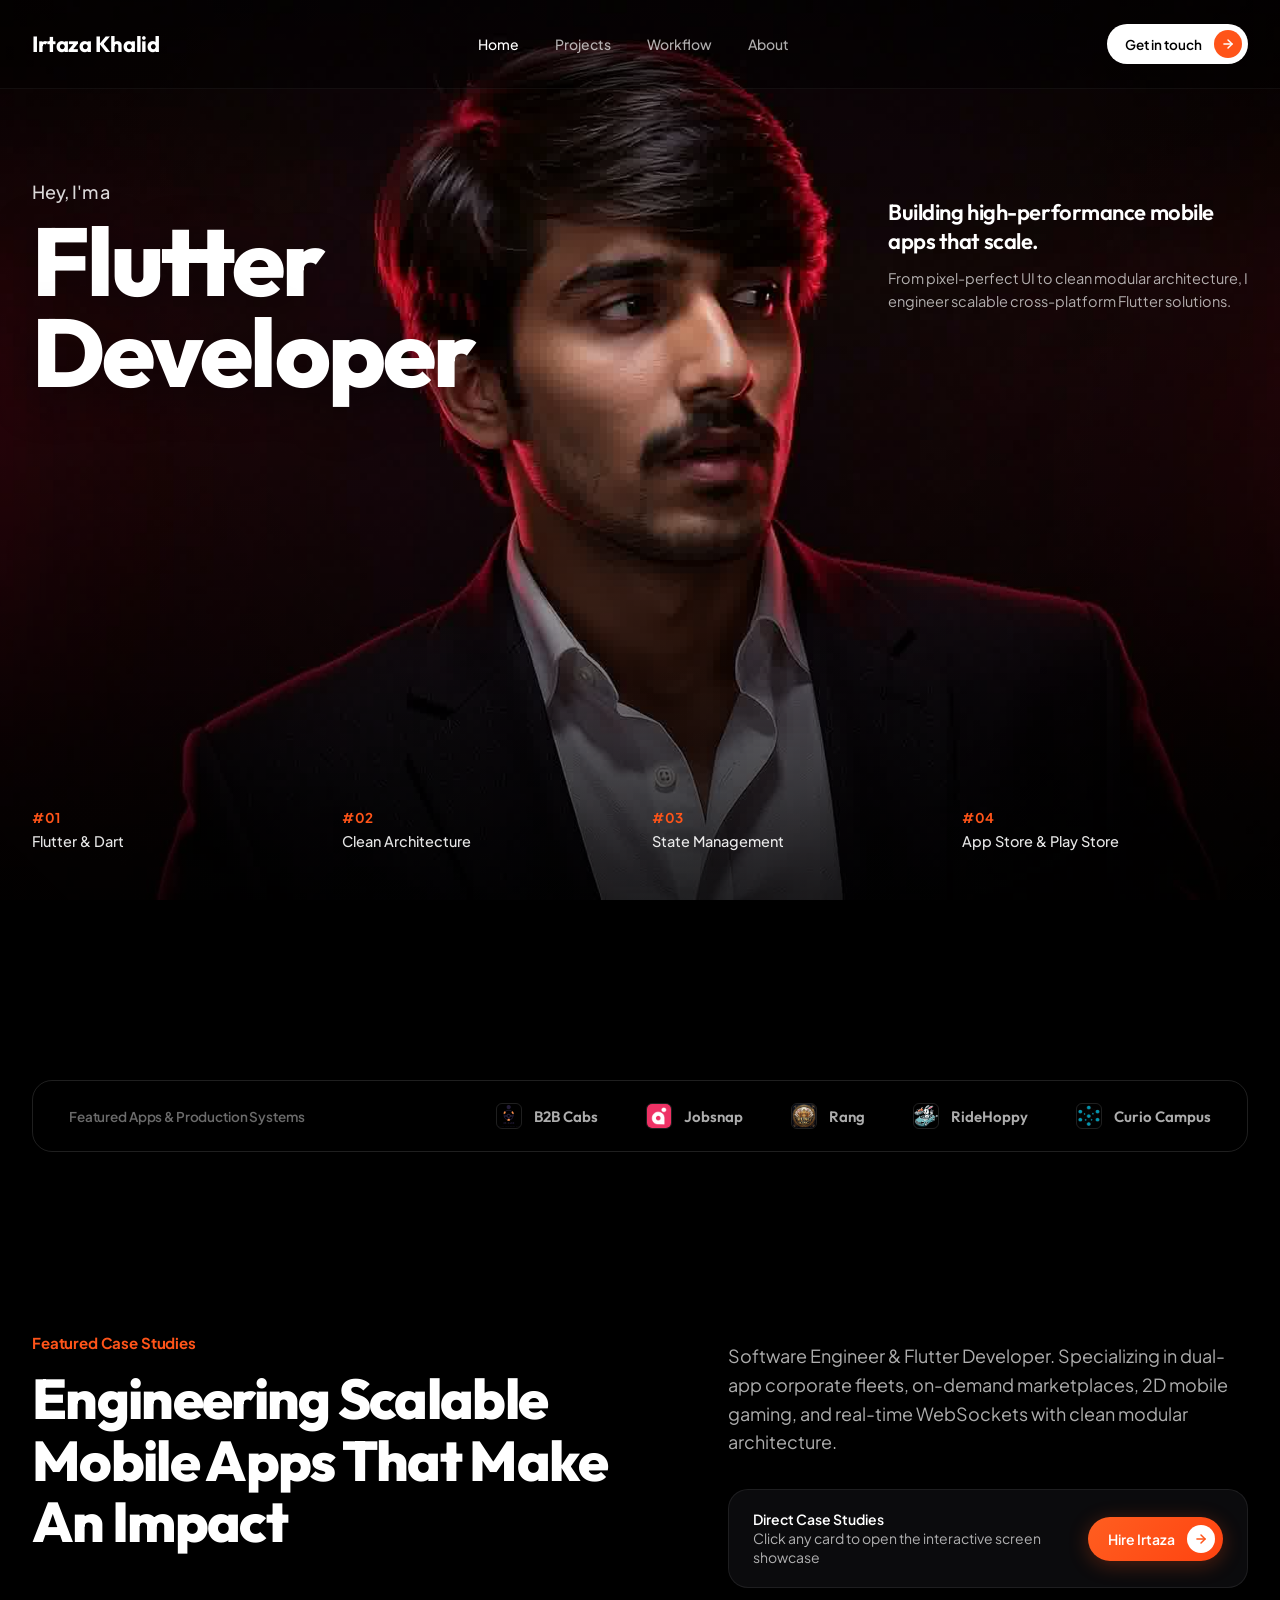
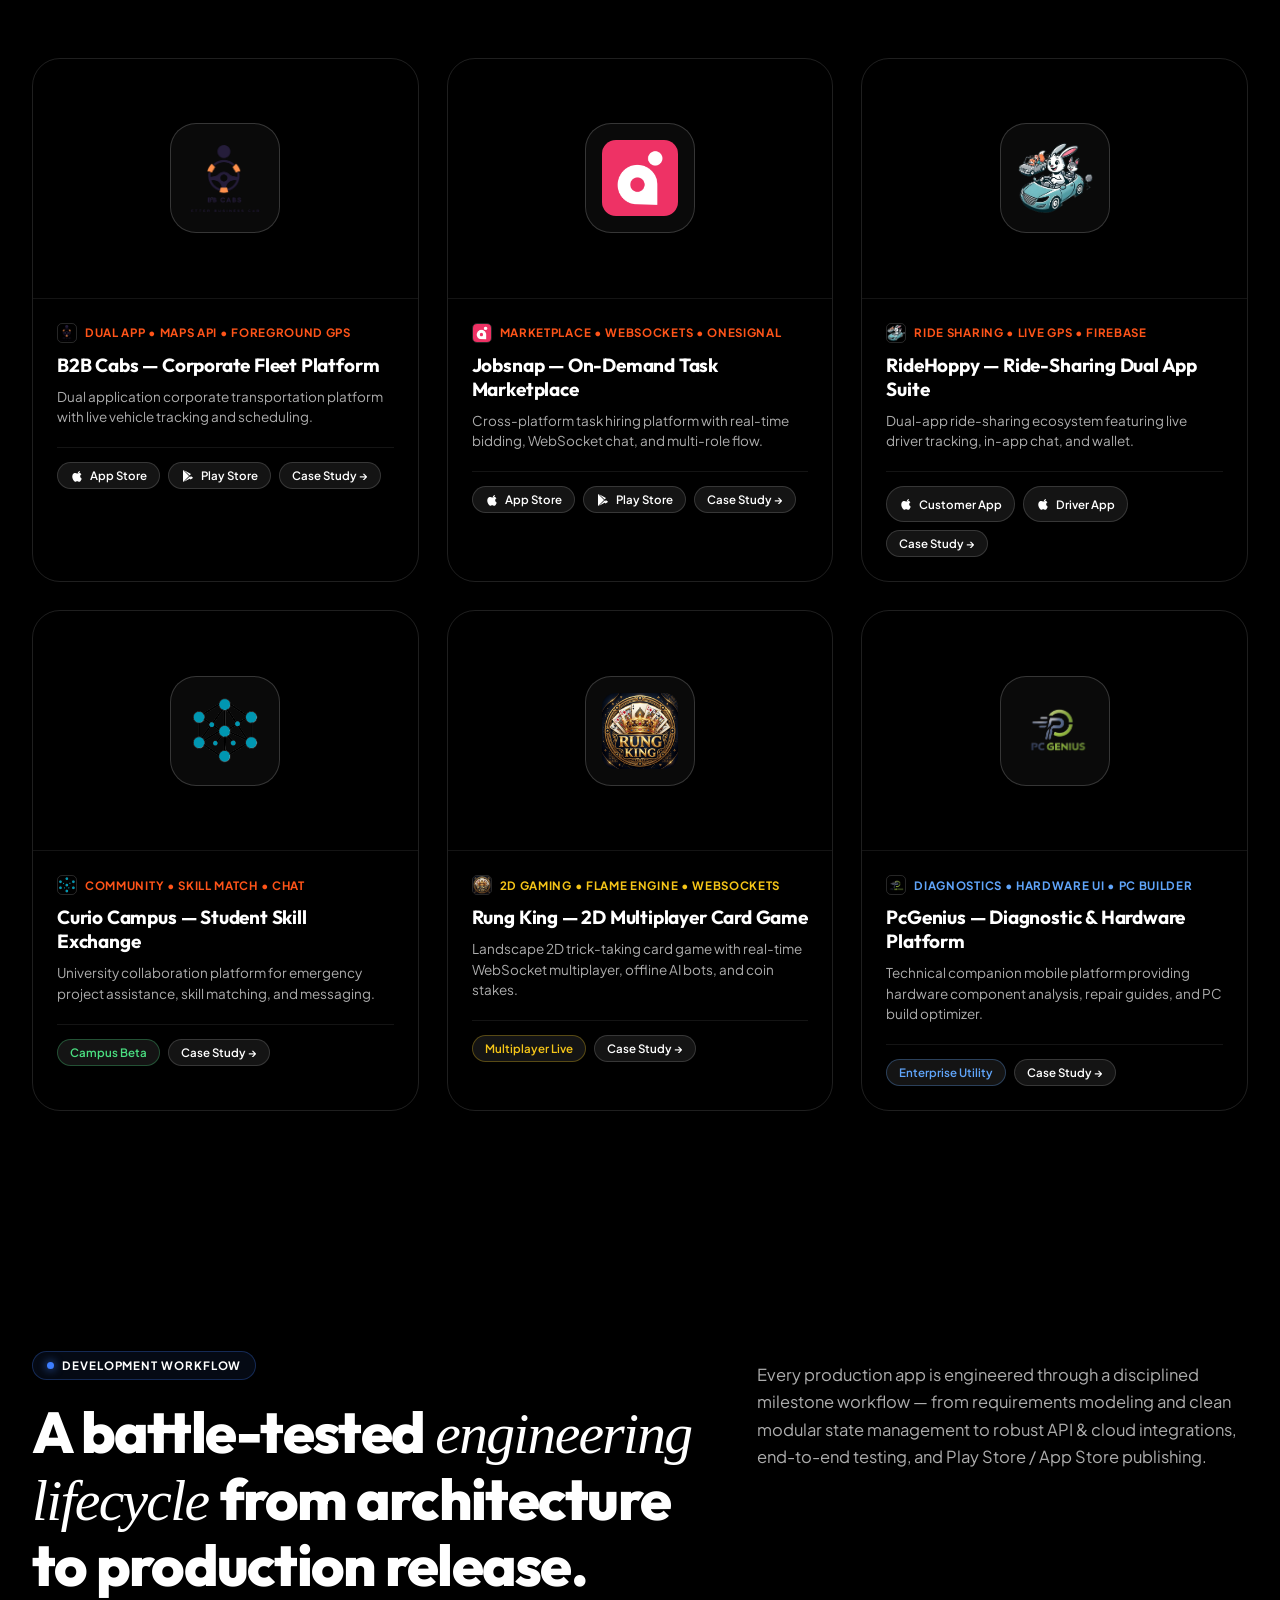
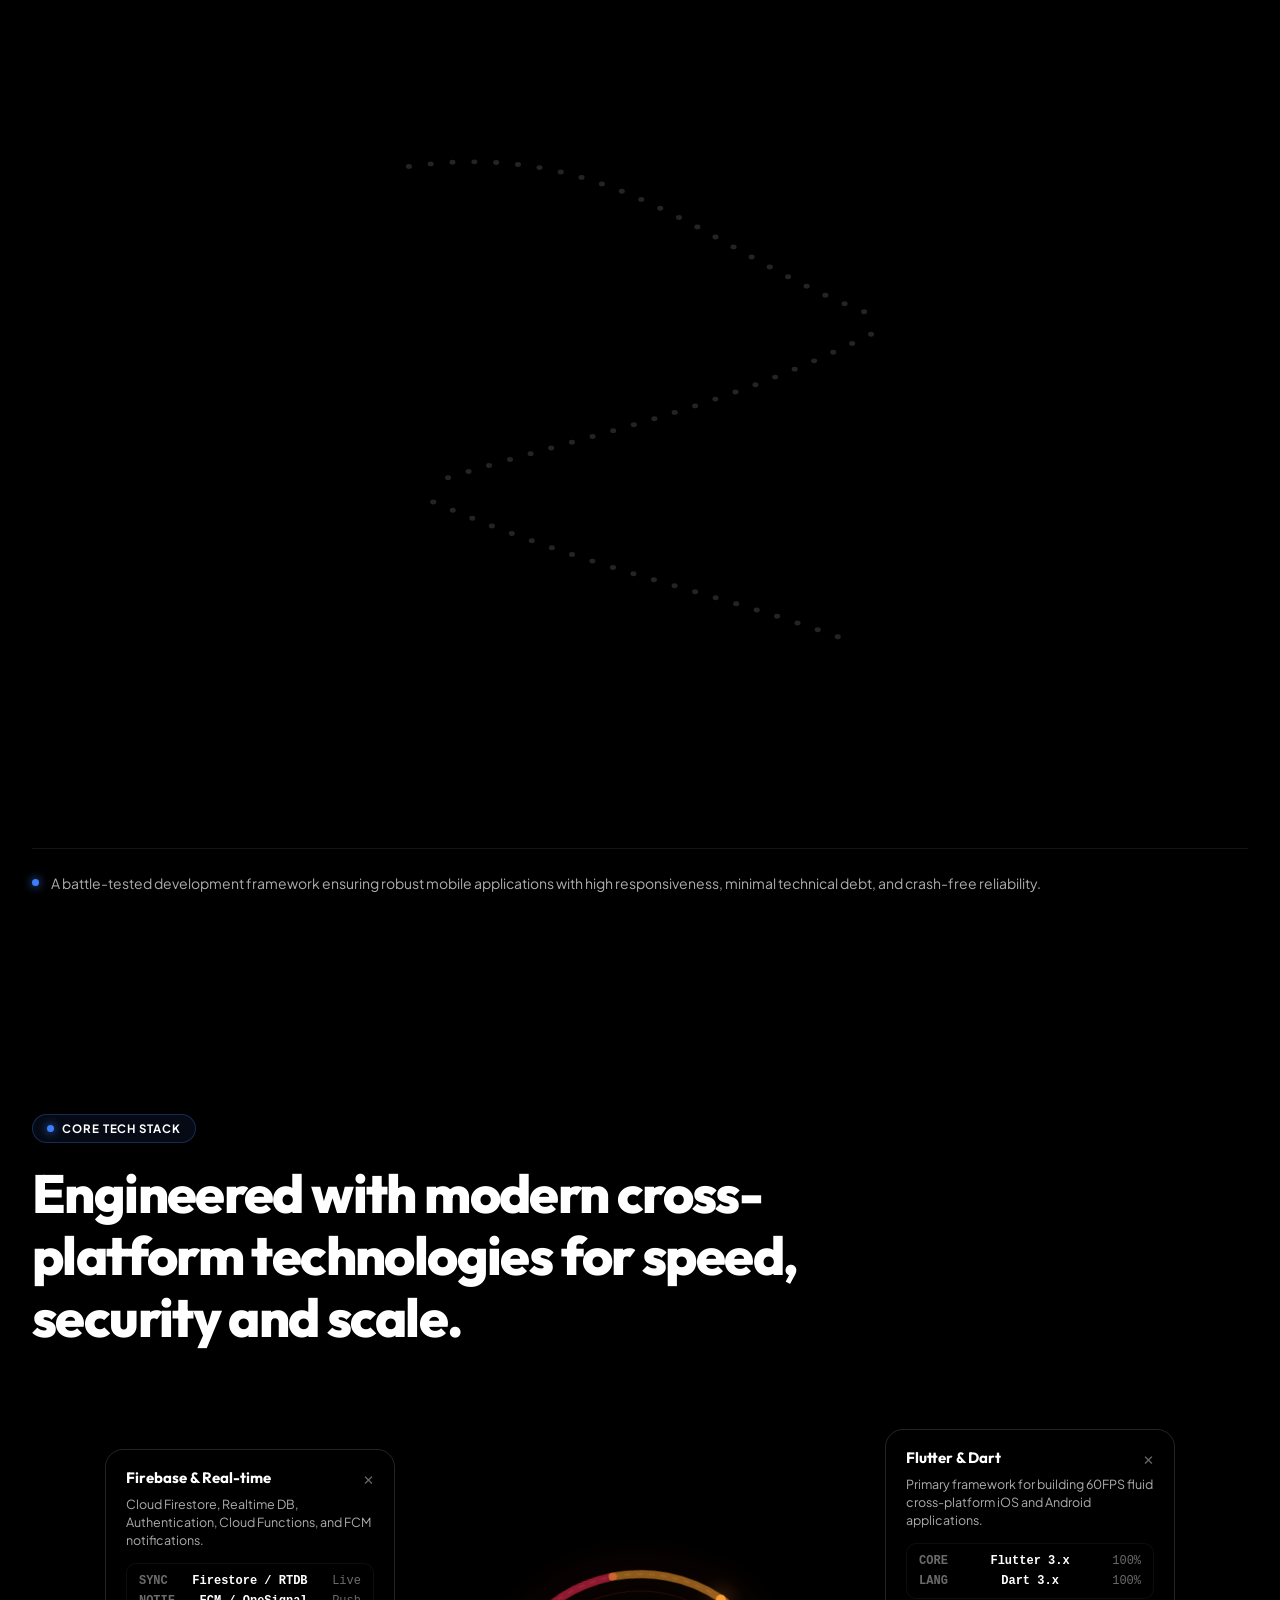
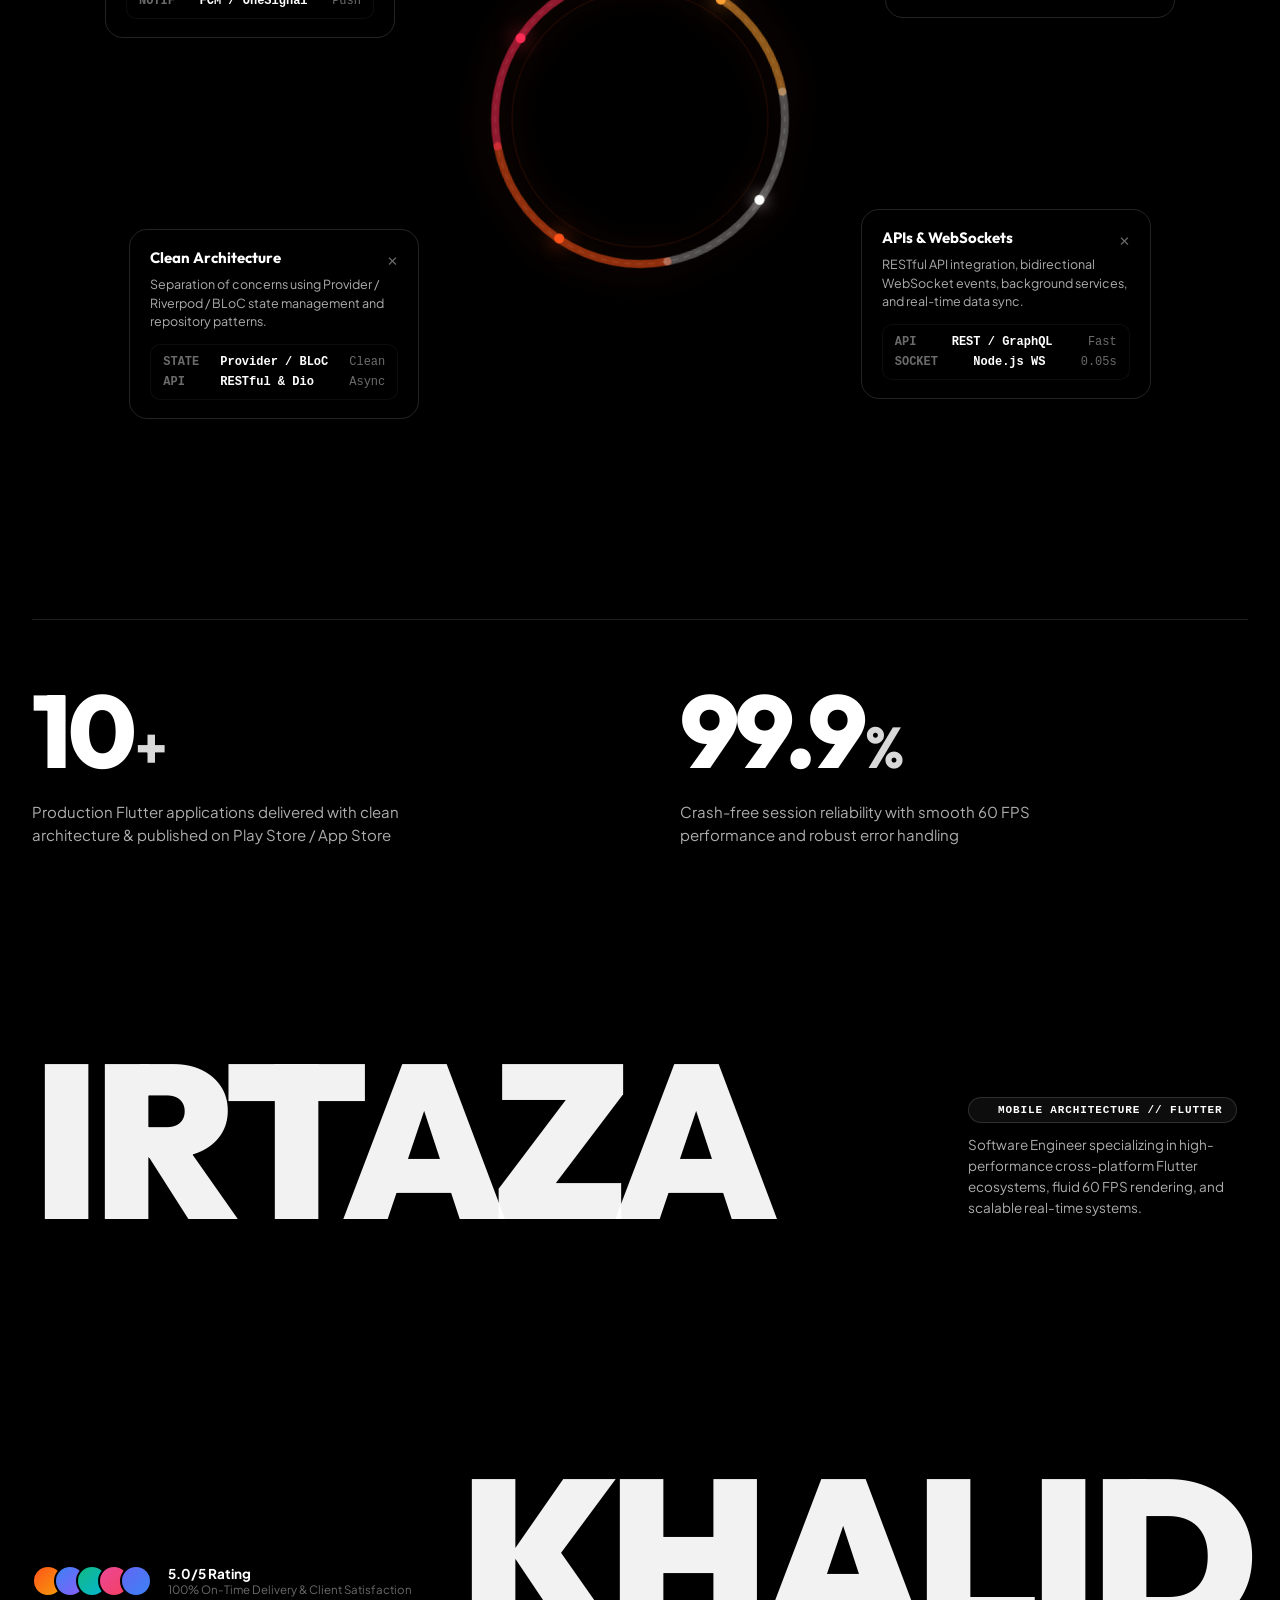
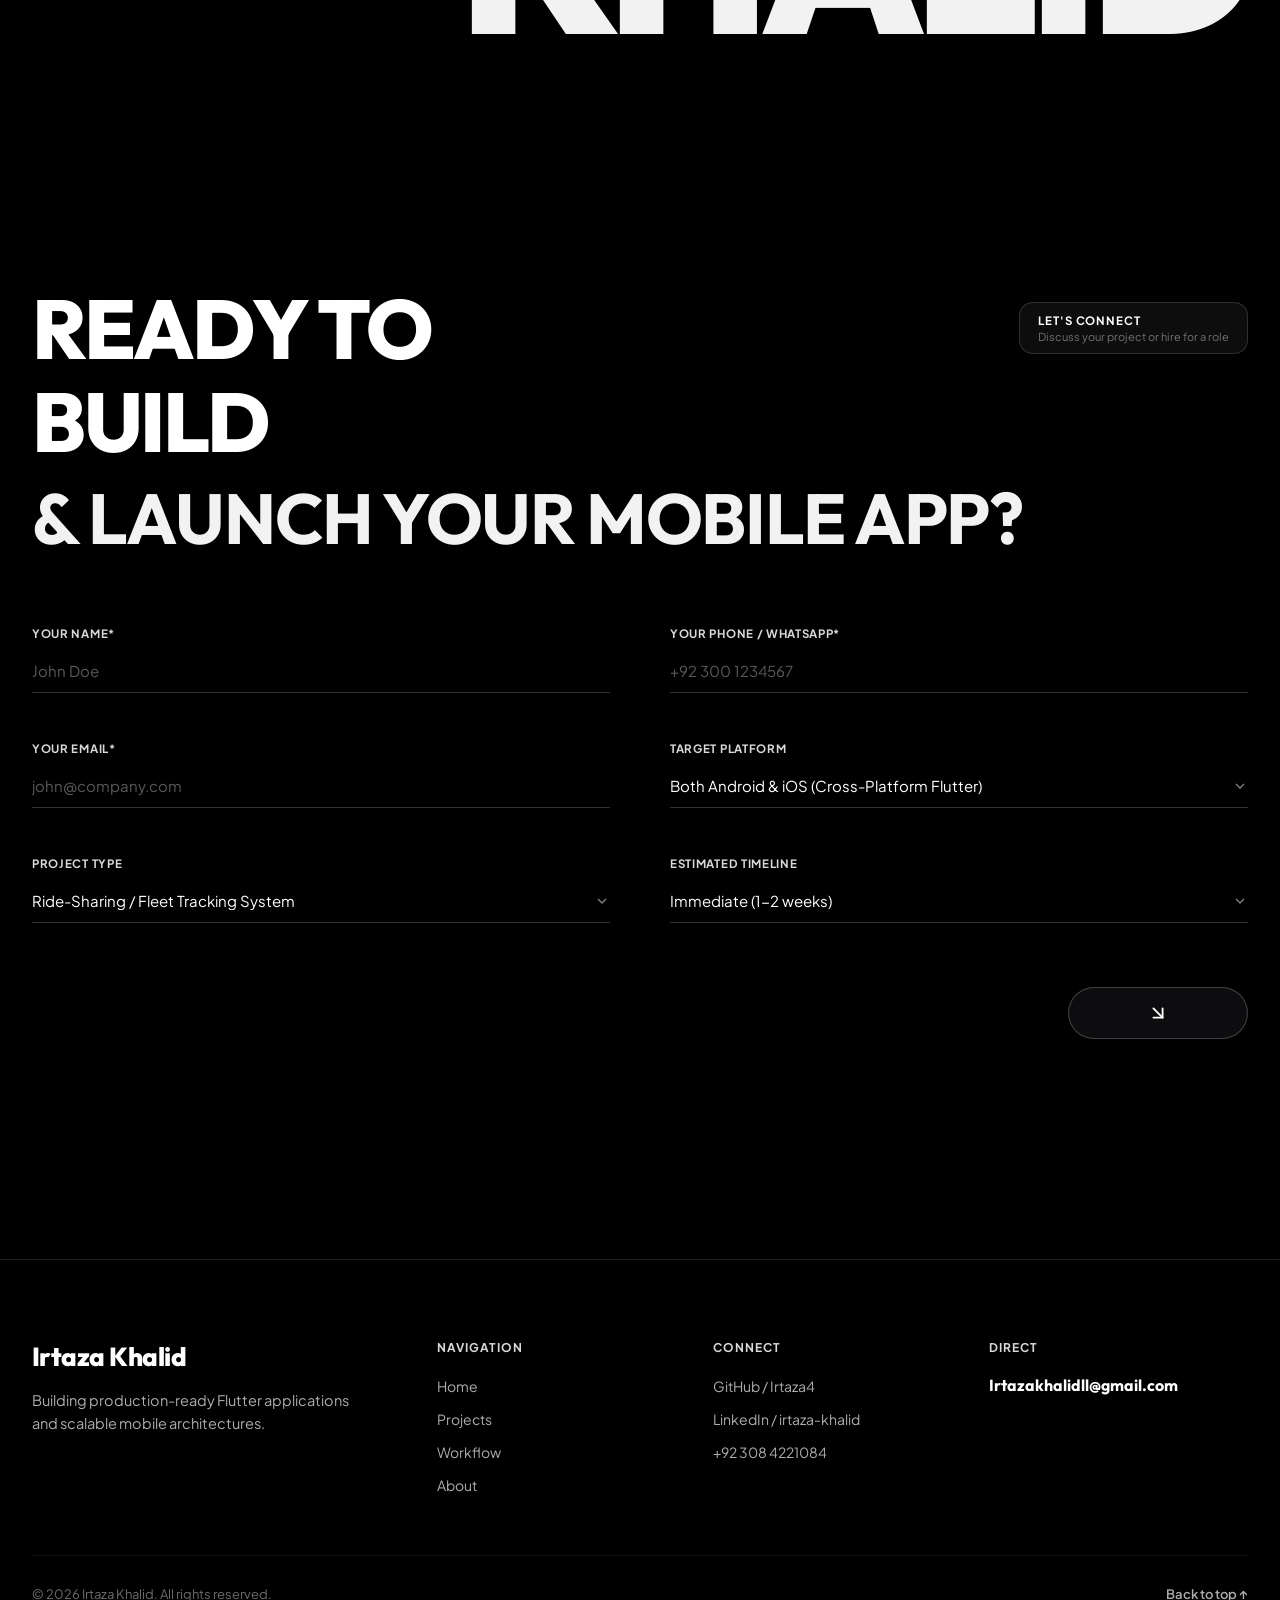
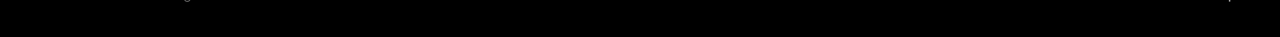
==== commit 1a06f222: "fix" ====
--- a/index.html
+++ b/index.html
@@ -267,7 +267,7 @@
             </div>
             <div class="card-details">
               <div class="card-meta-head">
-                <span class="card-tag-emoji">🚗</span>
+                <img src="assets/irtaza_images/ride_hoppy_main.png" alt="RideHoppy Logo" class="card-mini-logo">
                 <span class="card-category">Ride Sharing &bull; Live GPS &bull; Firebase</span>
               </div>
               <h3 class="card-title">RideHoppy — Ride-Sharing Dual App Suite</h3>
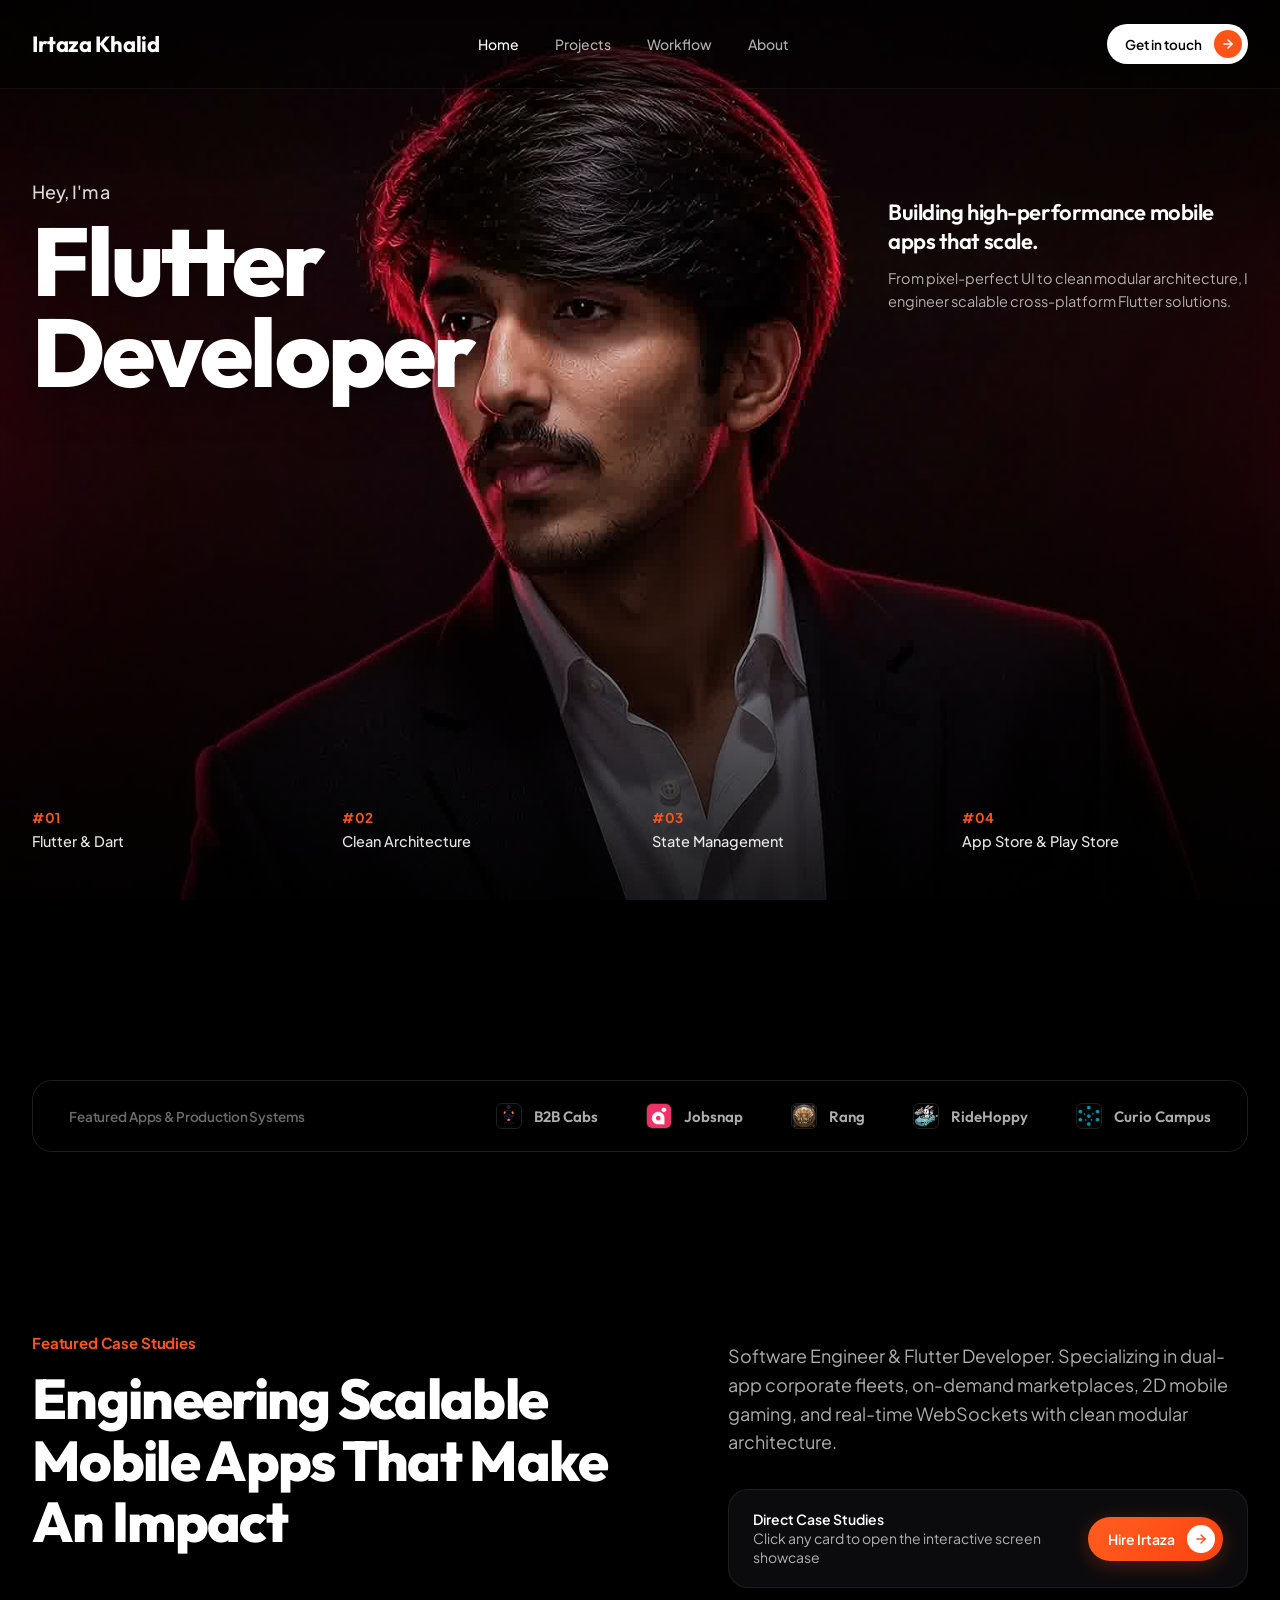
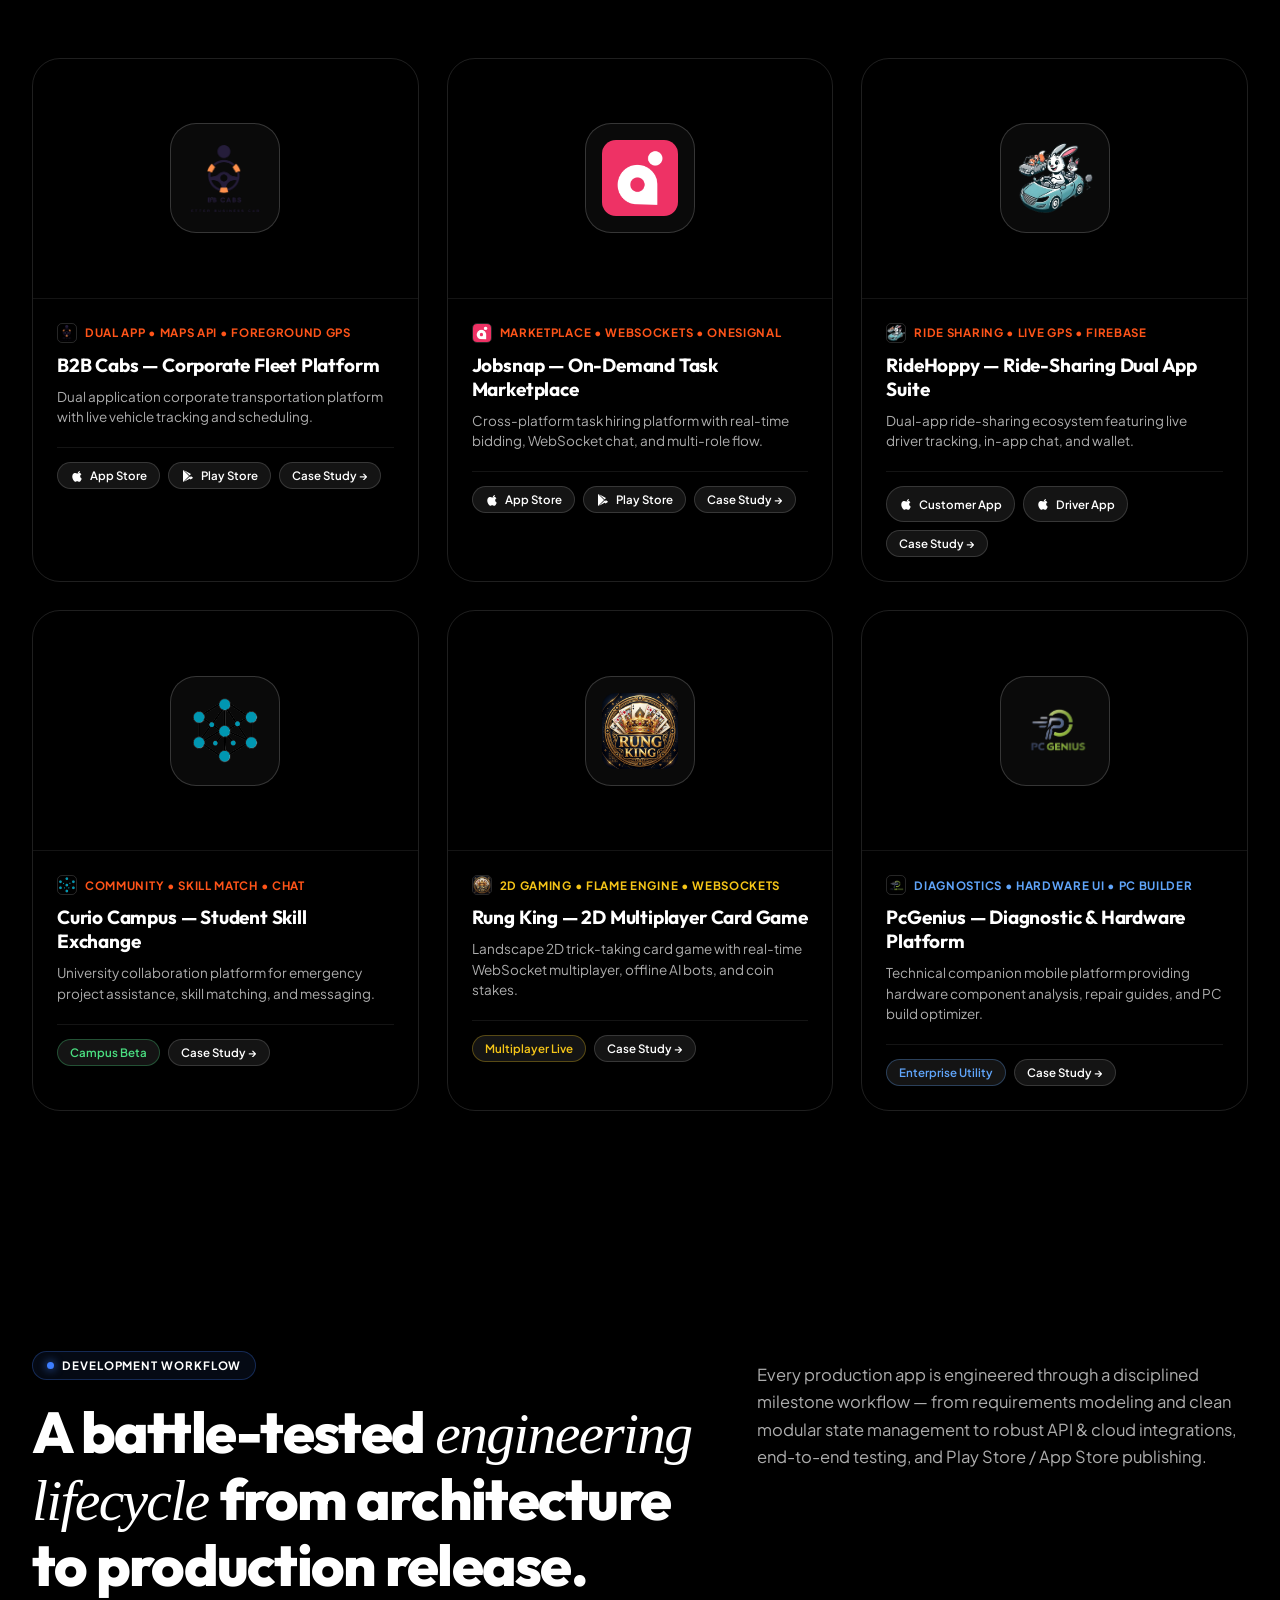
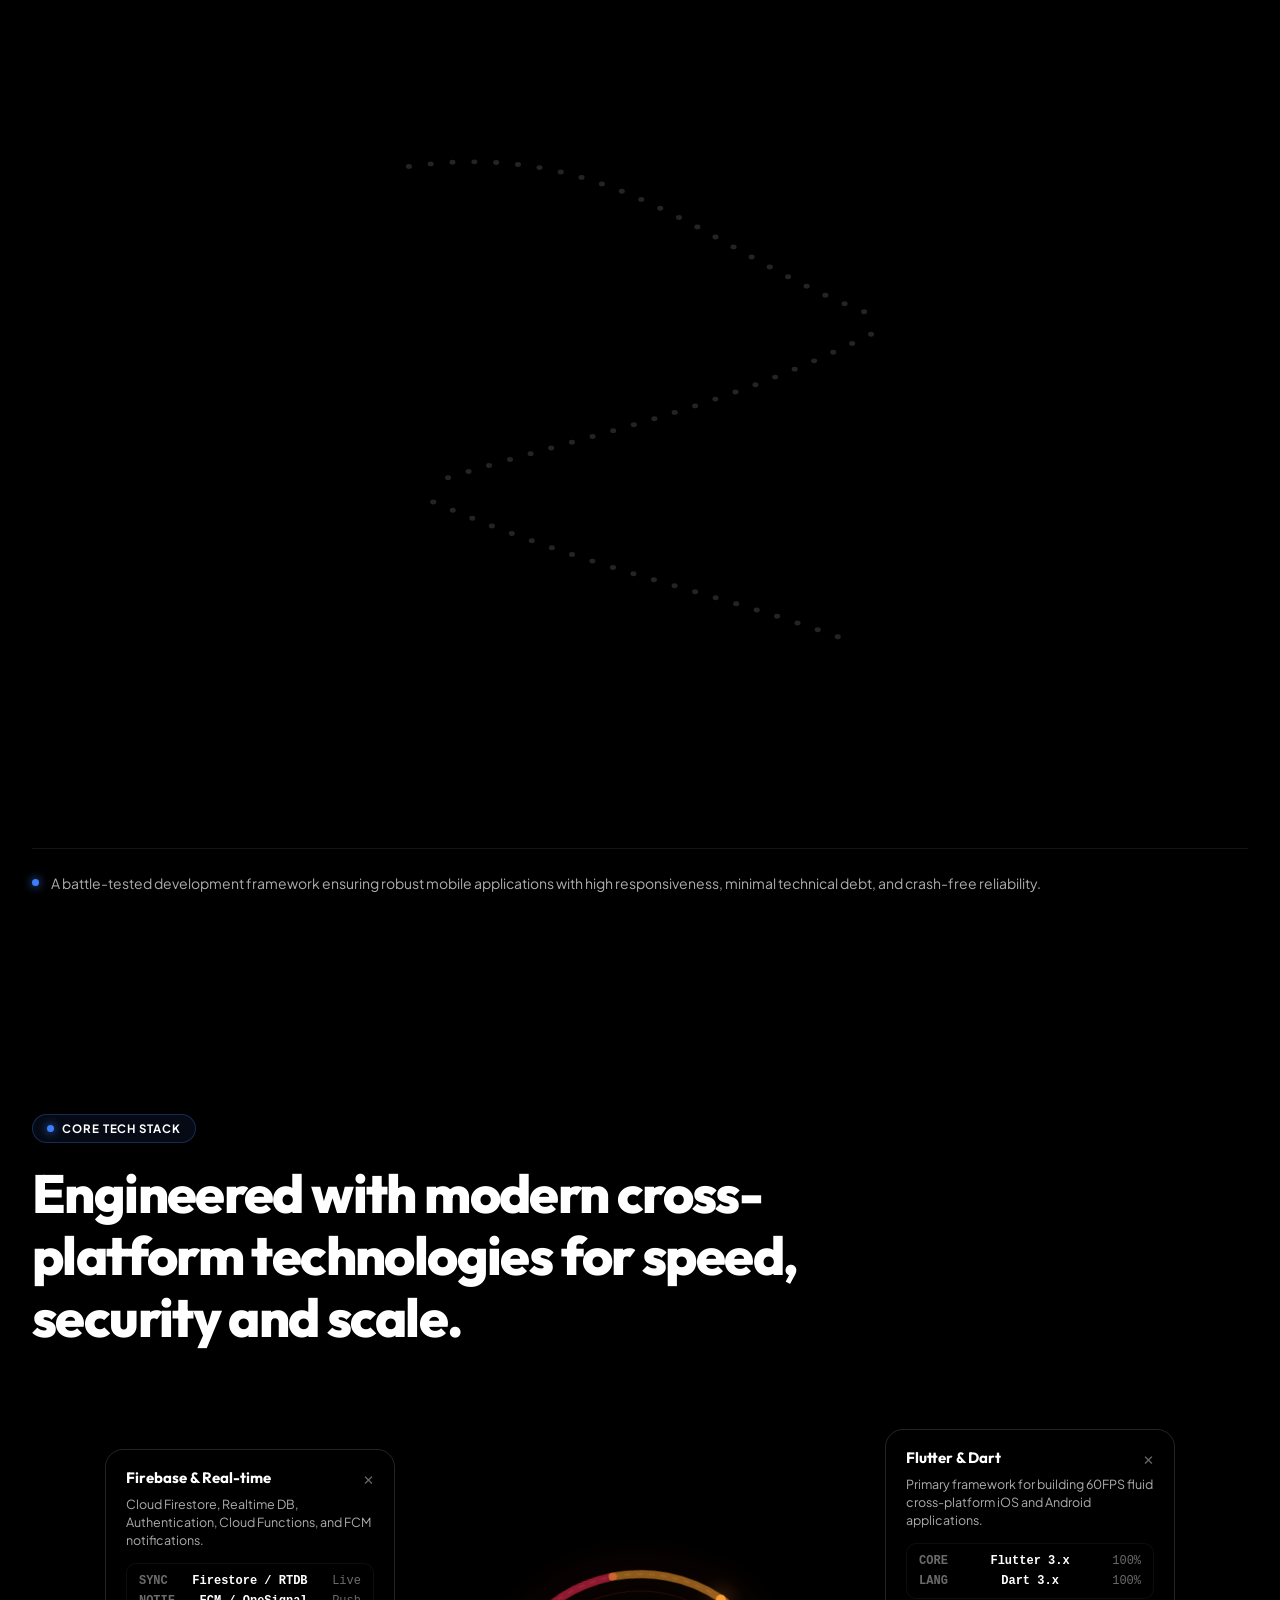
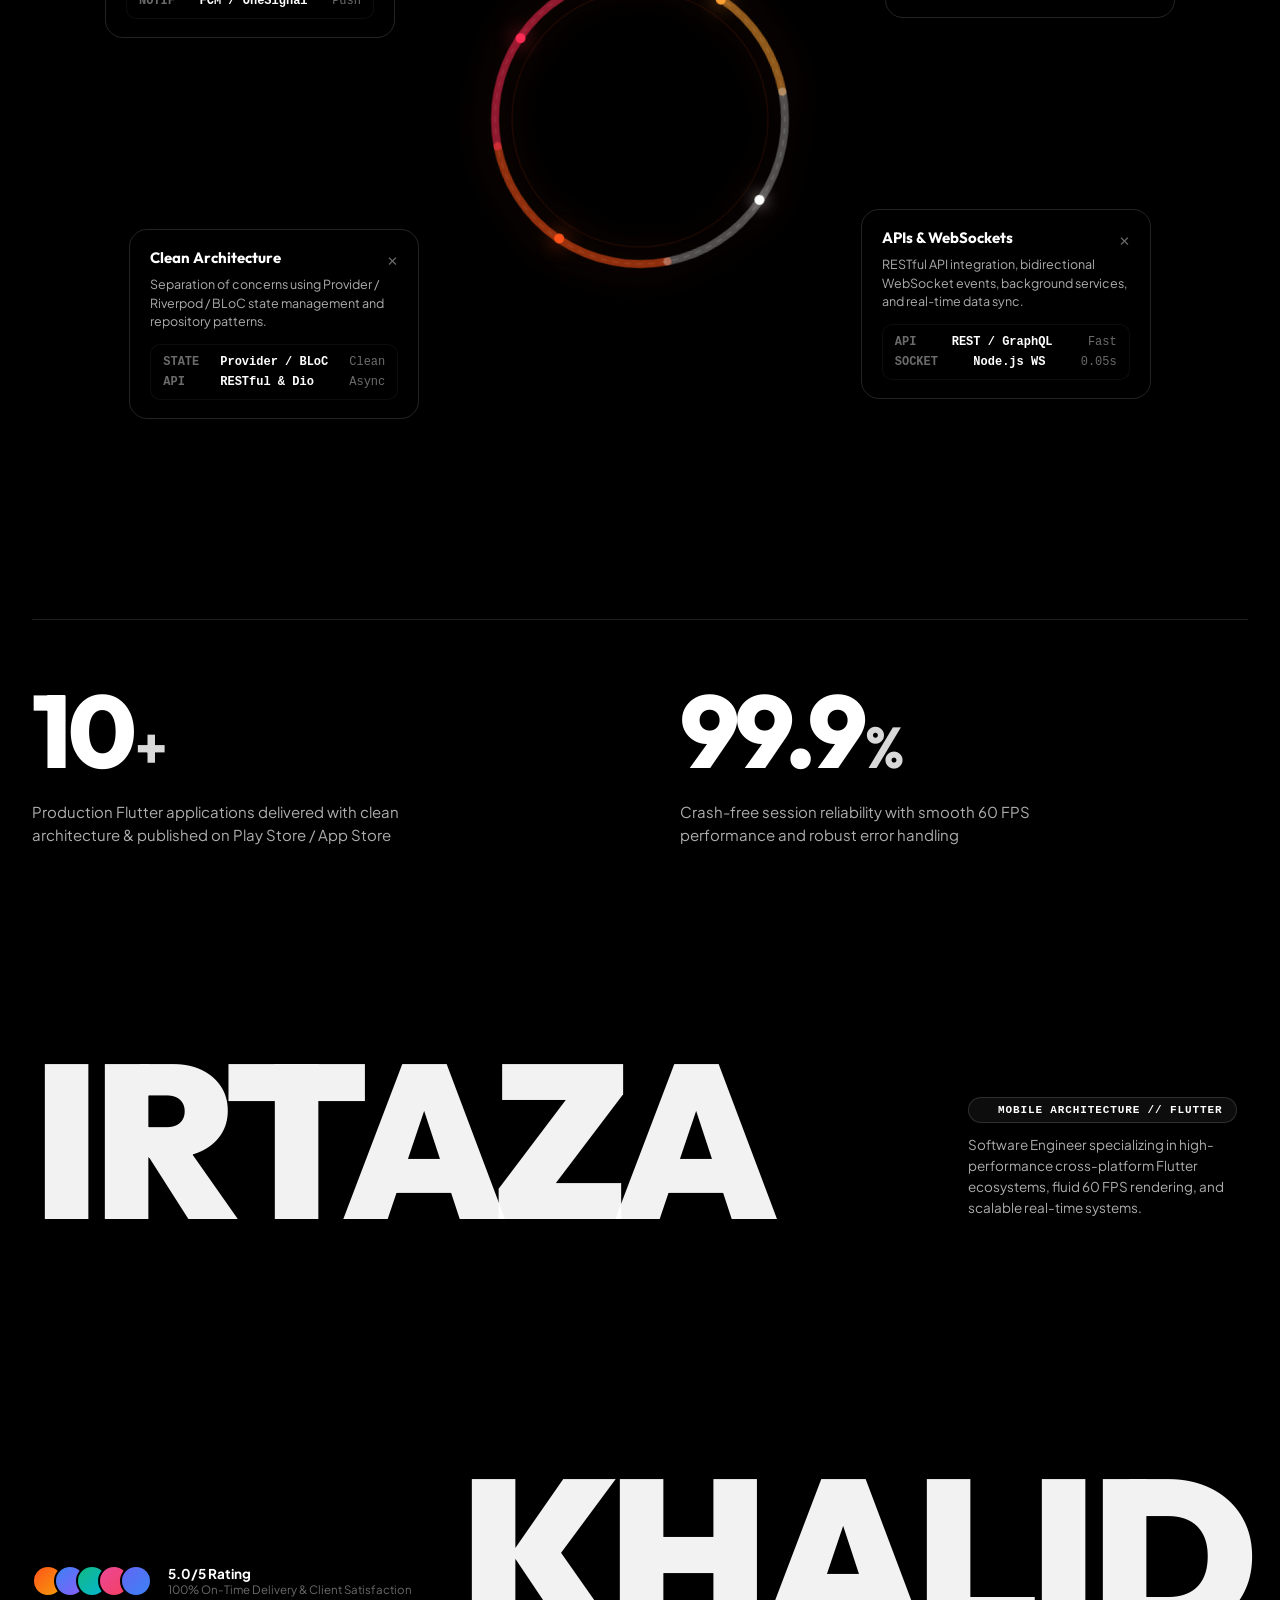
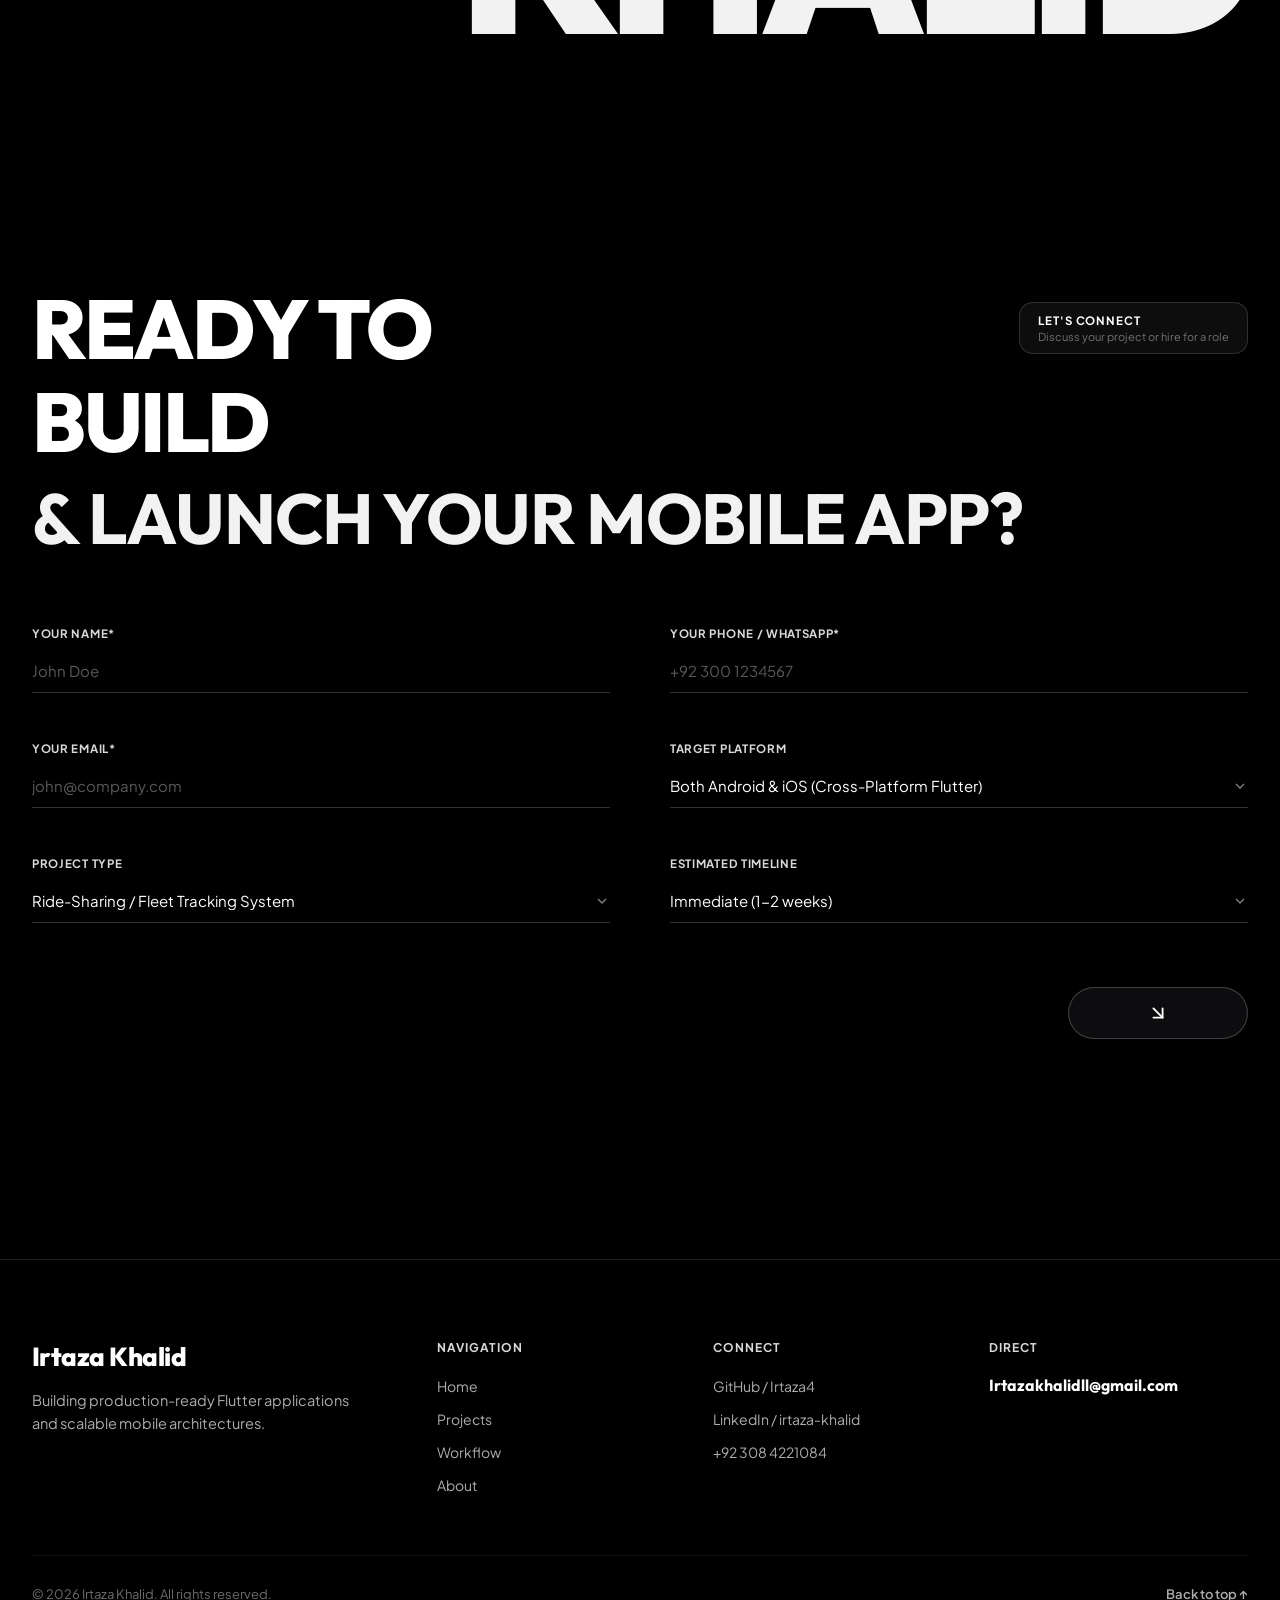
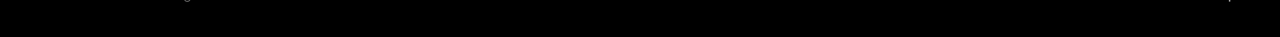
==== commit 0cd07ccc: "made mobile friendly" ====
--- a/index.html
+++ b/index.html
@@ -38,22 +38,29 @@
     <header class="navbar">
       <div class="nav-container">
         <a href="#hero" class="brand-logo">Irtaza Khalid</a>
-        <nav class="nav-links">
+        <nav class="nav-links" id="nav-links">
           <a href="#hero" class="nav-link active">Home</a>
           <a href="#projects" class="nav-link">Projects</a>
           <a href="#workflow" class="nav-link">Workflow</a>
           <a href="#studio" class="nav-link">About</a>
         </nav>
-        <a href="#contact" class="btn-pill-nav">
-          <span>Get in touch</span>
-          <div class="icon-circle">
-            <svg width="14" height="14" viewBox="0 0 24 24" fill="none" stroke="currentColor" stroke-width="2.5"
-              stroke-linecap="round" stroke-linejoin="round">
-              <line x1="5" y1="12" x2="19" y2="12"></line>
-              <polyline points="12 5 19 12 12 19"></polyline>
-            </svg>
-          </div>
-        </a>
+        <div class="nav-actions">
+          <a href="#contact" class="btn-pill-nav">
+            <span>Get in touch</span>
+            <div class="icon-circle">
+              <svg width="14" height="14" viewBox="0 0 24 24" fill="none" stroke="currentColor" stroke-width="2.5"
+                stroke-linecap="round" stroke-linejoin="round">
+                <line x1="5" y1="12" x2="19" y2="12"></line>
+                <polyline points="12 5 19 12 12 19"></polyline>
+              </svg>
+            </div>
+          </a>
+          <button class="mobile-menu-toggle" id="mobile-menu-toggle" aria-label="Toggle navigation menu" aria-expanded="false">
+            <span class="hamburger-bar"></span>
+            <span class="hamburger-bar"></span>
+            <span class="hamburger-bar"></span>
+          </button>
+        </div>
       </div>
     </header>
 
--- a/style.css
+++ b/style.css
@@ -50,6 +50,7 @@
   left: 0;
   width: 100vw;
   height: 100vh;
+  height: 100dvh;
   z-index: 1;
   pointer-events: none;
   overflow: hidden;
@@ -58,6 +59,7 @@
 #animation-canvas {
   width: 100vw;
   height: 100vh;
+  height: 100dvh;
   display: block;
 }
 
@@ -209,6 +211,53 @@
 
 .btn-pill-nav:hover .icon-circle {
   transform: rotate(-45deg);
+}
+
+.nav-actions {
+  display: flex;
+  align-items: center;
+  gap: 12px;
+}
+
+.mobile-menu-toggle {
+  display: none;
+  width: 42px;
+  height: 42px;
+  border-radius: 50%;
+  background: rgba(255, 255, 255, 0.08);
+  border: 1px solid rgba(255, 255, 255, 0.16);
+  align-items: center;
+  justify-content: center;
+  flex-direction: column;
+  gap: 5px;
+  cursor: pointer;
+  padding: 0;
+  transition: background 0.2s ease, border-color 0.2s ease;
+}
+
+.mobile-menu-toggle:hover {
+  background: rgba(255, 255, 255, 0.14);
+  border-color: rgba(255, 84, 25, 0.5);
+}
+
+.hamburger-bar {
+  width: 18px;
+  height: 2px;
+  background-color: #ffffff;
+  border-radius: 2px;
+  transition: transform 0.25s ease, opacity 0.25s ease;
+}
+
+.mobile-menu-toggle.is-open .hamburger-bar:nth-child(1) {
+  transform: translateY(7px) rotate(45deg);
+}
+
+.mobile-menu-toggle.is-open .hamburger-bar:nth-child(2) {
+  opacity: 0;
+}
+
+.mobile-menu-toggle.is-open .hamburger-bar:nth-child(3) {
+  transform: translateY(-7px) rotate(-45deg);
 }
 
 /* --- Hero Section --- */
@@ -1814,16 +1863,33 @@
     margin-top: 0;
   }
 
+  .hud-leader-lines-svg {
+    display: none;
+  }
+
   .palette-showcase-hub {
-    flex-direction: column;
+    display: grid;
+    grid-template-columns: repeat(2, 1fr);
     min-height: auto;
-    gap: 24px;
+    gap: 20px;
+    justify-items: center;
+  }
+
+  .color-wheel-wrapper {
+    grid-column: 1 / -1;
+    width: 300px;
+    height: 300px;
+    margin-bottom: 12px;
   }
 
   .color-spec-card {
     position: static;
     width: 100%;
-    max-width: 500px;
+    max-width: 100%;
+  }
+
+  .spec-close {
+    display: none;
   }
 
   .stats-grid {
@@ -1837,80 +1903,280 @@
 }
 
 @media (max-width: 768px) {
+  .navbar {
+    padding: 16px 0;
+    background: rgba(0, 0, 0, 0.72);
+  }
+
+  .nav-container {
+    padding: 0 20px;
+    position: relative;
+  }
+
+  .brand-logo {
+    font-size: 19px;
+  }
+
+  .mobile-menu-toggle {
+    display: inline-flex;
+  }
+
   .nav-links {
-    display: none;
+    display: flex;
+    flex-direction: column;
+    align-items: flex-start;
+    gap: 0;
+    position: absolute;
+    top: calc(100% + 16px);
+    left: 20px;
+    right: 20px;
+    background: rgba(12, 14, 20, 0.96);
+    backdrop-filter: blur(24px);
+    -webkit-backdrop-filter: blur(24px);
+    border: 1px solid rgba(255, 255, 255, 0.14);
+    border-radius: 20px;
+    padding: 10px 20px;
+    box-shadow: 0 20px 50px rgba(0, 0, 0, 0.8);
+    opacity: 0;
+    visibility: hidden;
+    transform: translateY(-10px);
+    pointer-events: none;
+    transition: opacity 0.25s ease, transform 0.25s ease, visibility 0.25s;
+  }
+
+  .nav-links.is-open {
+    opacity: 1;
+    visibility: visible;
+    transform: translateY(0);
+    pointer-events: auto;
+  }
+
+  .nav-link {
+    width: 100%;
+    padding: 14px 4px;
+    font-size: 15px;
+    border-bottom: 1px solid rgba(255, 255, 255, 0.06);
+  }
+
+  .nav-link:last-child {
+    border-bottom: none;
+  }
+
+  .btn-pill-nav {
+    padding: 5px 5px 5px 14px;
+    font-size: 12.5px;
+    gap: 8px;
+  }
+
+  .btn-pill-nav .icon-circle {
+    width: 24px;
+    height: 24px;
+  }
+
+  .hero-section {
+    min-height: 100vh;
+    min-height: 100dvh;
+    padding: 112px 20px 44px 20px;
+  }
+
+  .hero-container {
+    min-height: calc(100dvh - 156px);
+    gap: 36px;
+  }
+
+  .hero-top-row {
+    margin-top: 8px;
+    gap: 24px;
+  }
+
+  .hero-greeting {
+    font-size: 15px;
+    margin-bottom: 8px;
+  }
+
+  .hero-main-title {
+    font-size: clamp(44px, 13vw, 68px);
+  }
+
+  .hero-quote-block {
+    padding-top: 4px;
+  }
+
+  .hero-quote-title {
+    font-size: 19px;
   }
 
   .hero-pillars-row {
     grid-template-columns: repeat(2, 1fr);
-    gap: 20px;
-    padding-top: 40px;
+    gap: 16px;
+    padding-top: 24px;
+    padding-bottom: 10px;
+  }
+
+  .brands-section {
+    padding: 0 20px;
+    margin-bottom: 64px;
   }
 
   .brands-container {
     flex-direction: column;
     align-items: flex-start;
-    gap: 20px;
+    padding: 20px;
+    gap: 16px;
   }
 
   .brands-logos {
-    gap: 28px;
+    display: grid;
+    grid-template-columns: repeat(2, 1fr);
+    gap: 16px 20px;
+    width: 100%;
+  }
+
+  .brand-item {
+    font-size: 14px;
+    gap: 10px;
+  }
+
+  .about-section,
+  .workflow-section,
+  .palette-section,
+  .global-studio-section,
+  .growth-section {
+    padding: 64px 20px 80px 20px;
+  }
+
+  .about-header-grid,
+  .workflow-header-grid,
+  .palette-header,
+  .growth-header {
+    margin-bottom: 40px;
+  }
+
+  .about-description,
+  .workflow-desc {
+    font-size: 15.5px;
   }
 
   .gallery-grid {
     grid-template-columns: 1fr;
+    gap: 22px;
+  }
+
+  .card-brand-showcase {
+    height: 190px;
+  }
+
+  .card-details {
+    padding: 20px;
   }
 
   .about-cta-box {
     flex-direction: column;
     align-items: flex-start;
+    padding: 18px 20px;
+  }
+
+  .btn-orange-pill {
+    width: 100%;
+    justify-content: space-between;
   }
 
   .sprint-flow-grid {
     grid-template-columns: 1fr;
   }
 
+  .palette-showcase-hub {
+    grid-template-columns: 1fr;
+    gap: 16px;
+  }
+
   .color-wheel-wrapper {
-    width: 280px;
-    height: 280px;
+    width: 240px;
+    height: 240px;
+    margin-bottom: 8px;
+  }
+
+  .stats-section {
+    padding: 40px 20px 64px 20px;
   }
 
   .stats-grid {
     grid-template-columns: 1fr;
-    gap: 40px;
+    gap: 36px;
+    padding-top: 40px;
+  }
+
+  .studio-container {
+    min-height: auto;
+    padding: 28px 0;
   }
 
   .studio-content-layout {
     flex-direction: column;
-    gap: 40px;
+    align-items: flex-start;
+    min-height: auto;
+    gap: 28px;
   }
 
   .studio-top-info,
   .studio-bottom-proof {
     position: static;
     max-width: 100%;
+    width: 100%;
+    background: rgba(12, 14, 20, 0.65);
+    backdrop-filter: blur(16px);
+    -webkit-backdrop-filter: blur(16px);
+    border: 1px solid rgba(255, 255, 255, 0.12);
+    border-radius: 20px;
+    padding: 20px;
   }
 
   .studio-giant-headline {
-    opacity: 0.3;
+    opacity: 0.22;
+    justify-content: center;
+    gap: 16px;
   }
 
   .giant-line {
-    font-size: clamp(60px, 18vw, 120px);
+    font-size: clamp(52px, 17vw, 100px);
+  }
+
+  .growth-headline-top,
+  .growth-headline-bottom {
+    font-size: clamp(34px, 10vw, 56px);
+  }
+
+  .growth-form {
+    gap: 28px;
   }
 
   .form-row {
     grid-template-columns: 1fr;
-    gap: 36px;
+    gap: 28px;
+  }
+
+  .form-field input,
+  .form-field select {
+    font-size: 16px; /* Prevents iOS Safari auto-zoom on focus */
   }
 
   .btn-submit-pill {
     width: 100%;
   }
 
+  .site-footer {
+    padding: 56px 0 30px 0;
+    margin-top: 40px;
+  }
+
+  .footer-container {
+    padding: 0 20px;
+    gap: 40px;
+  }
+
   .footer-grid {
     grid-template-columns: 1fr;
-    gap: 36px;
+    gap: 32px;
   }
 
   .footer-bottom-row {
@@ -1919,3 +2185,23 @@
     align-items: flex-start;
   }
 }
+
+@media (max-width: 420px) {
+  .btn-pill-nav span {
+    display: none;
+  }
+
+  .btn-pill-nav {
+    padding: 6px;
+  }
+
+  .brands-logos {
+    grid-template-columns: 1fr 1fr;
+    gap: 12px;
+  }
+
+  .hero-pillars-row {
+    grid-template-columns: 1fr 1fr;
+    gap: 14px;
+  }
+}
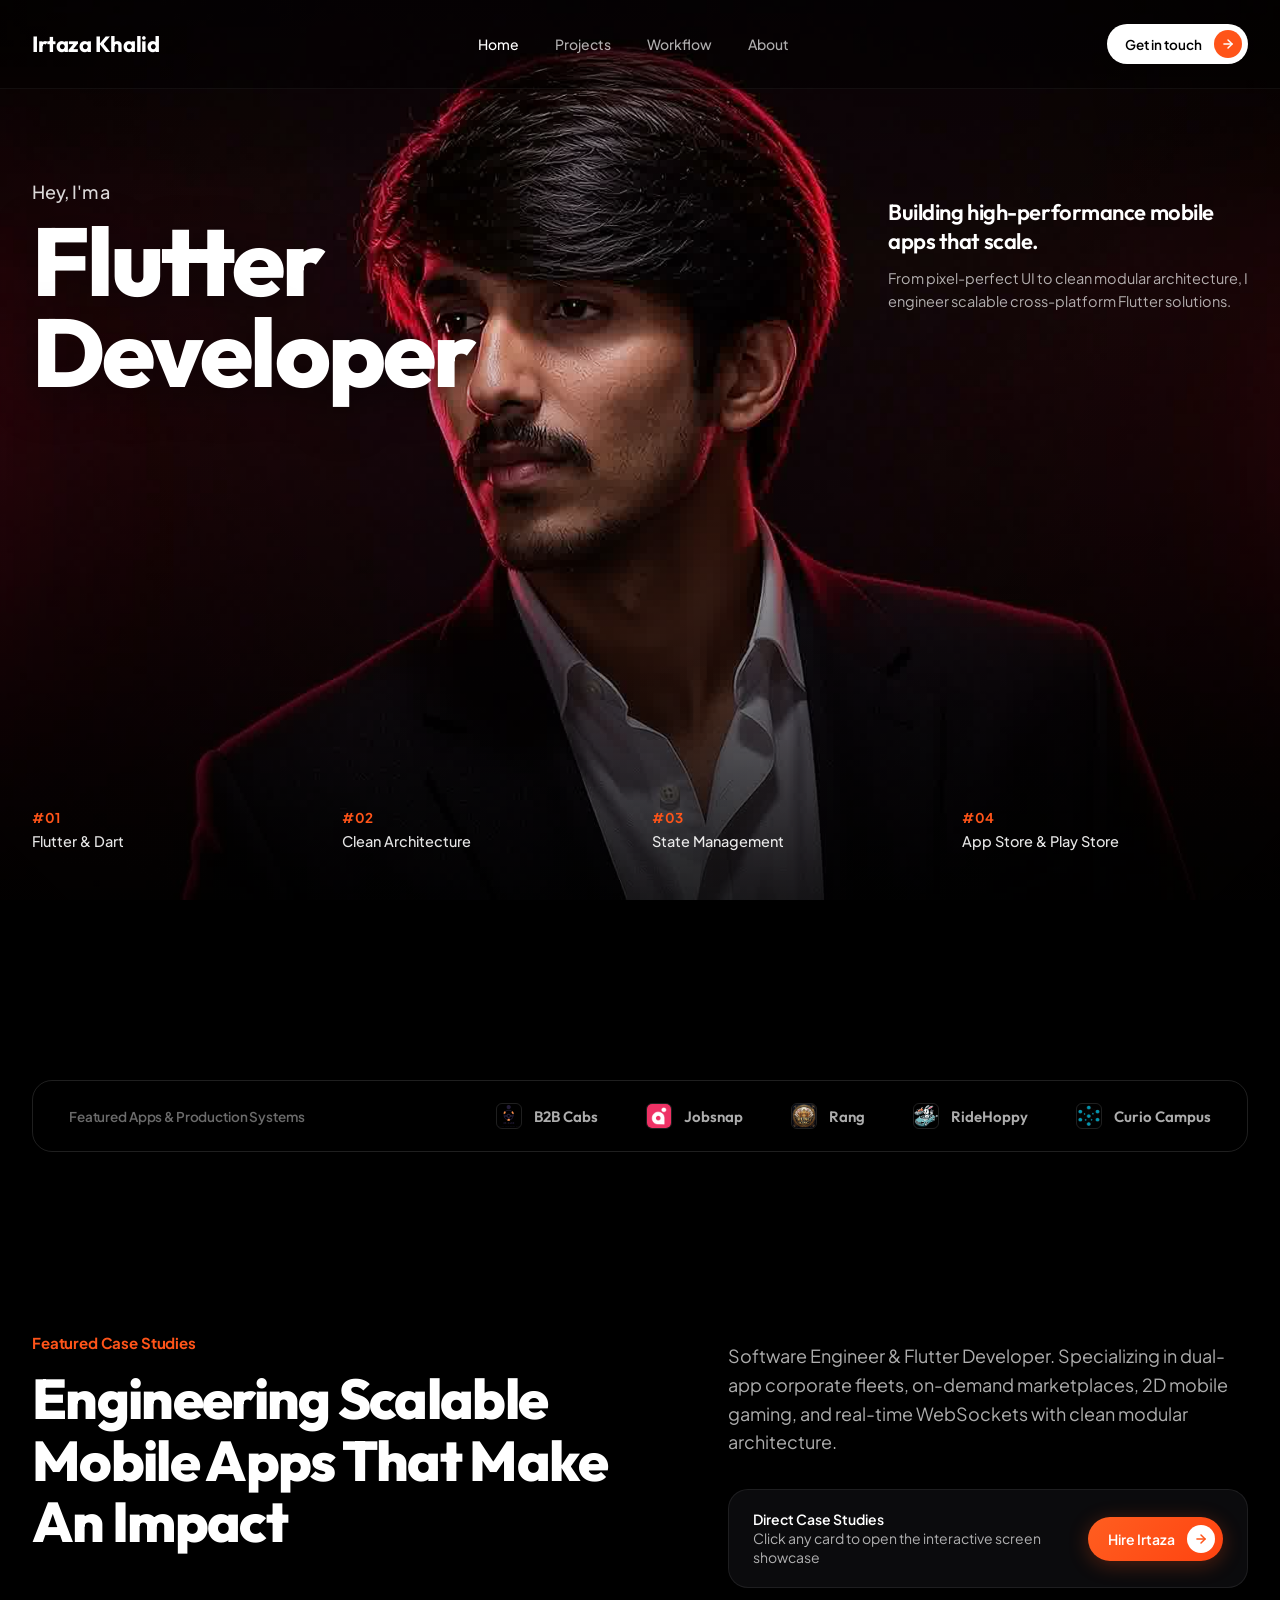
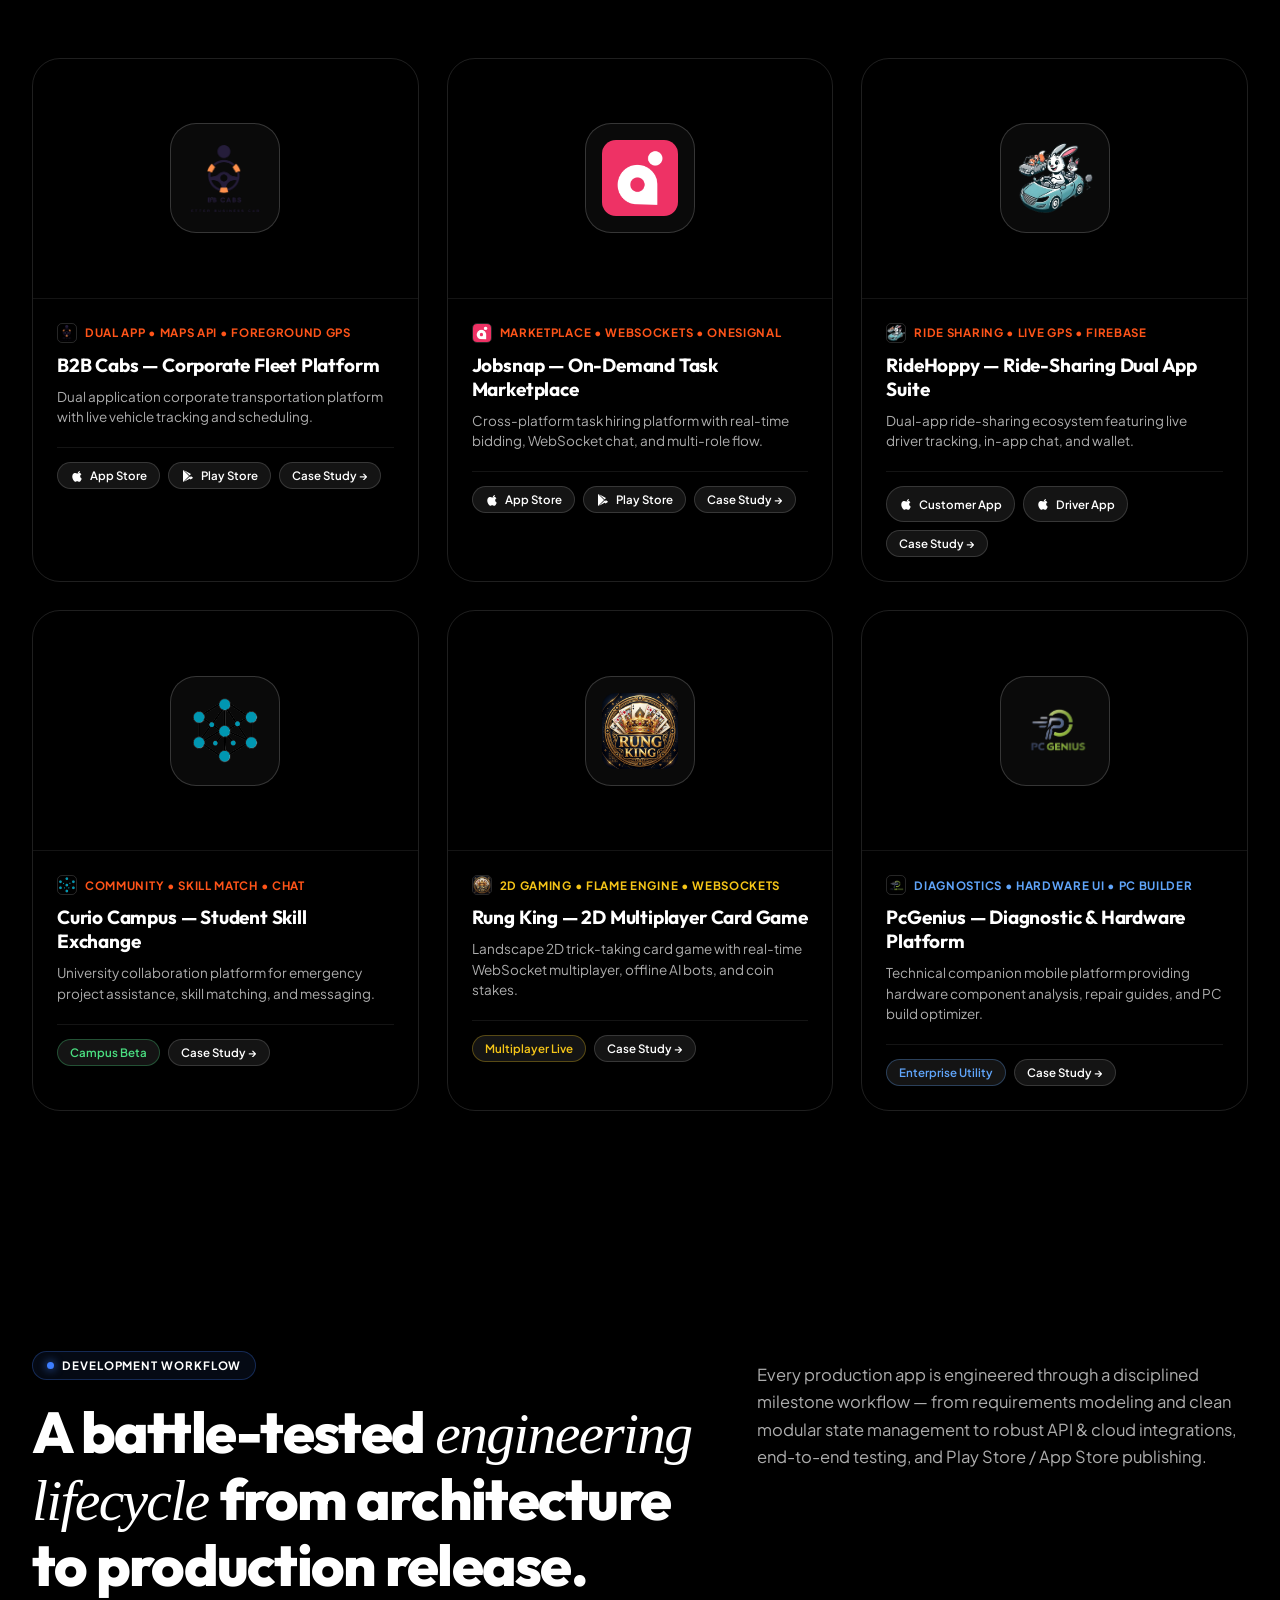
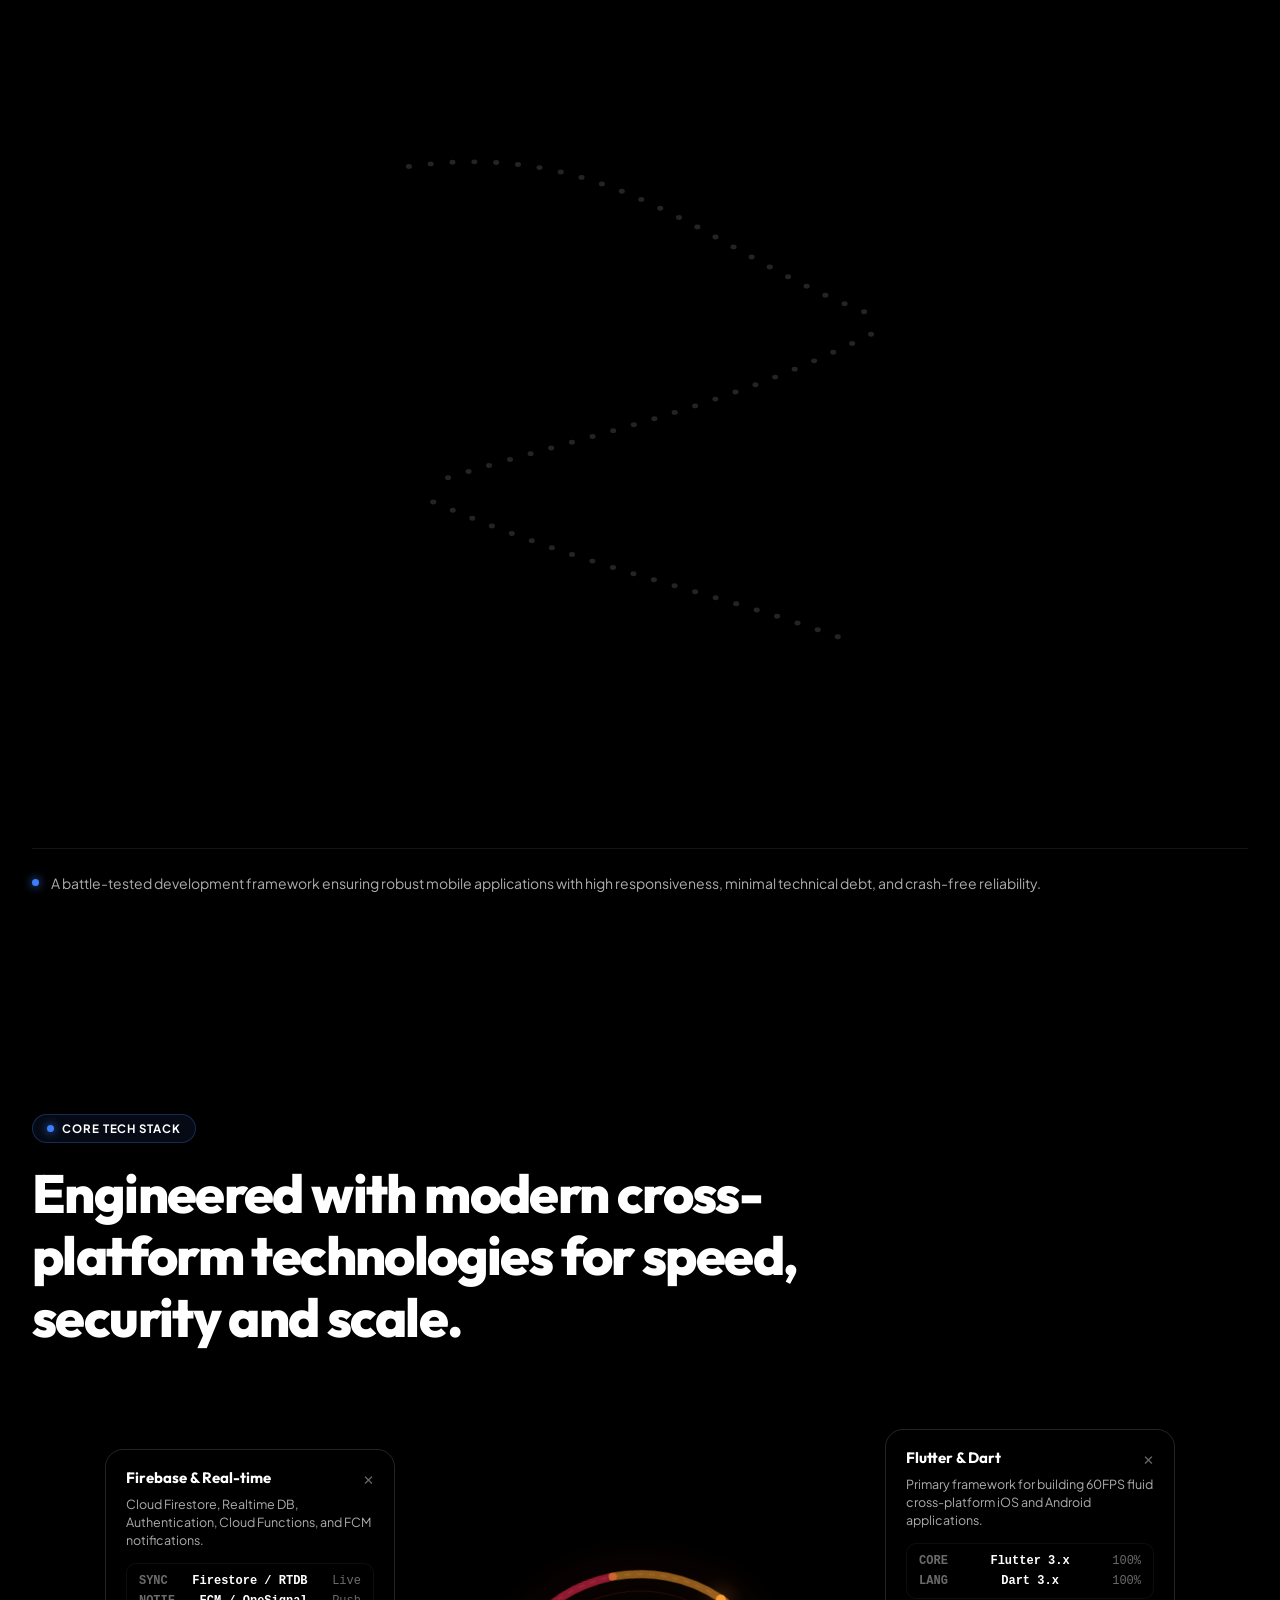
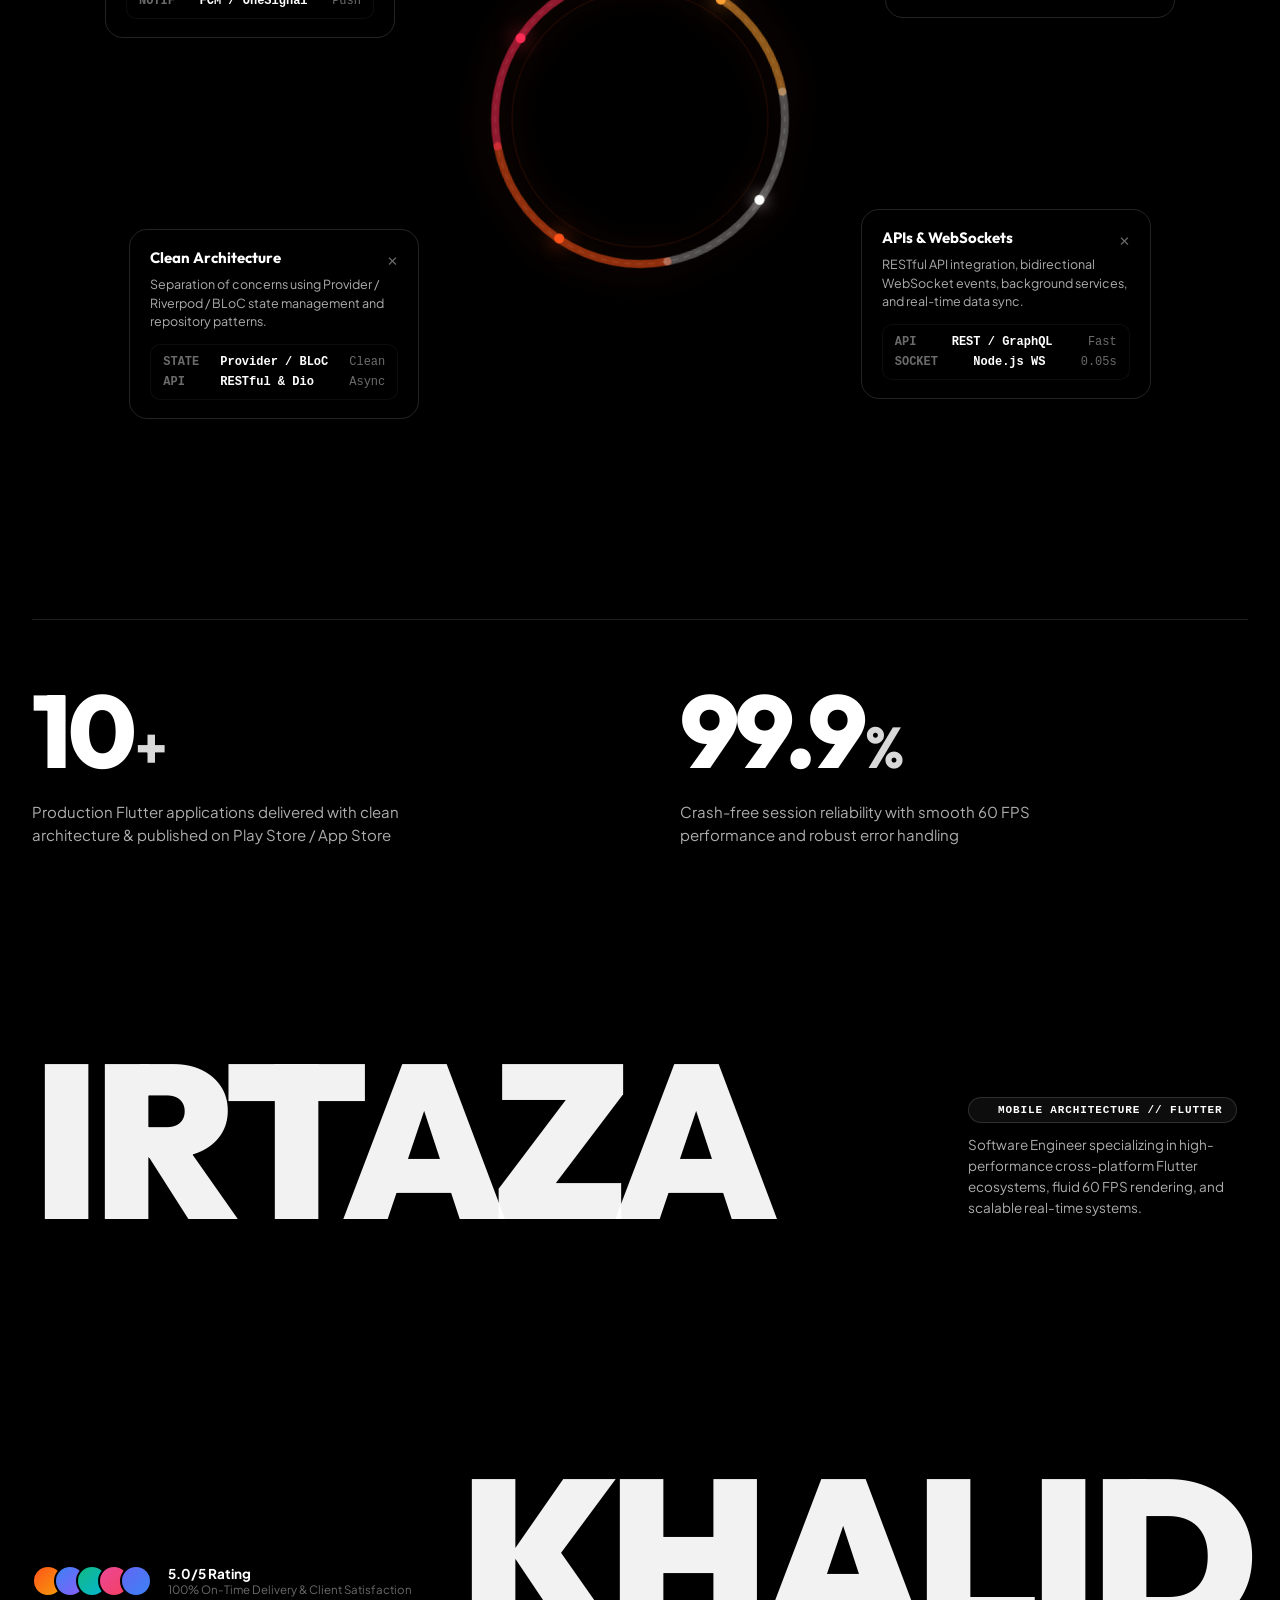
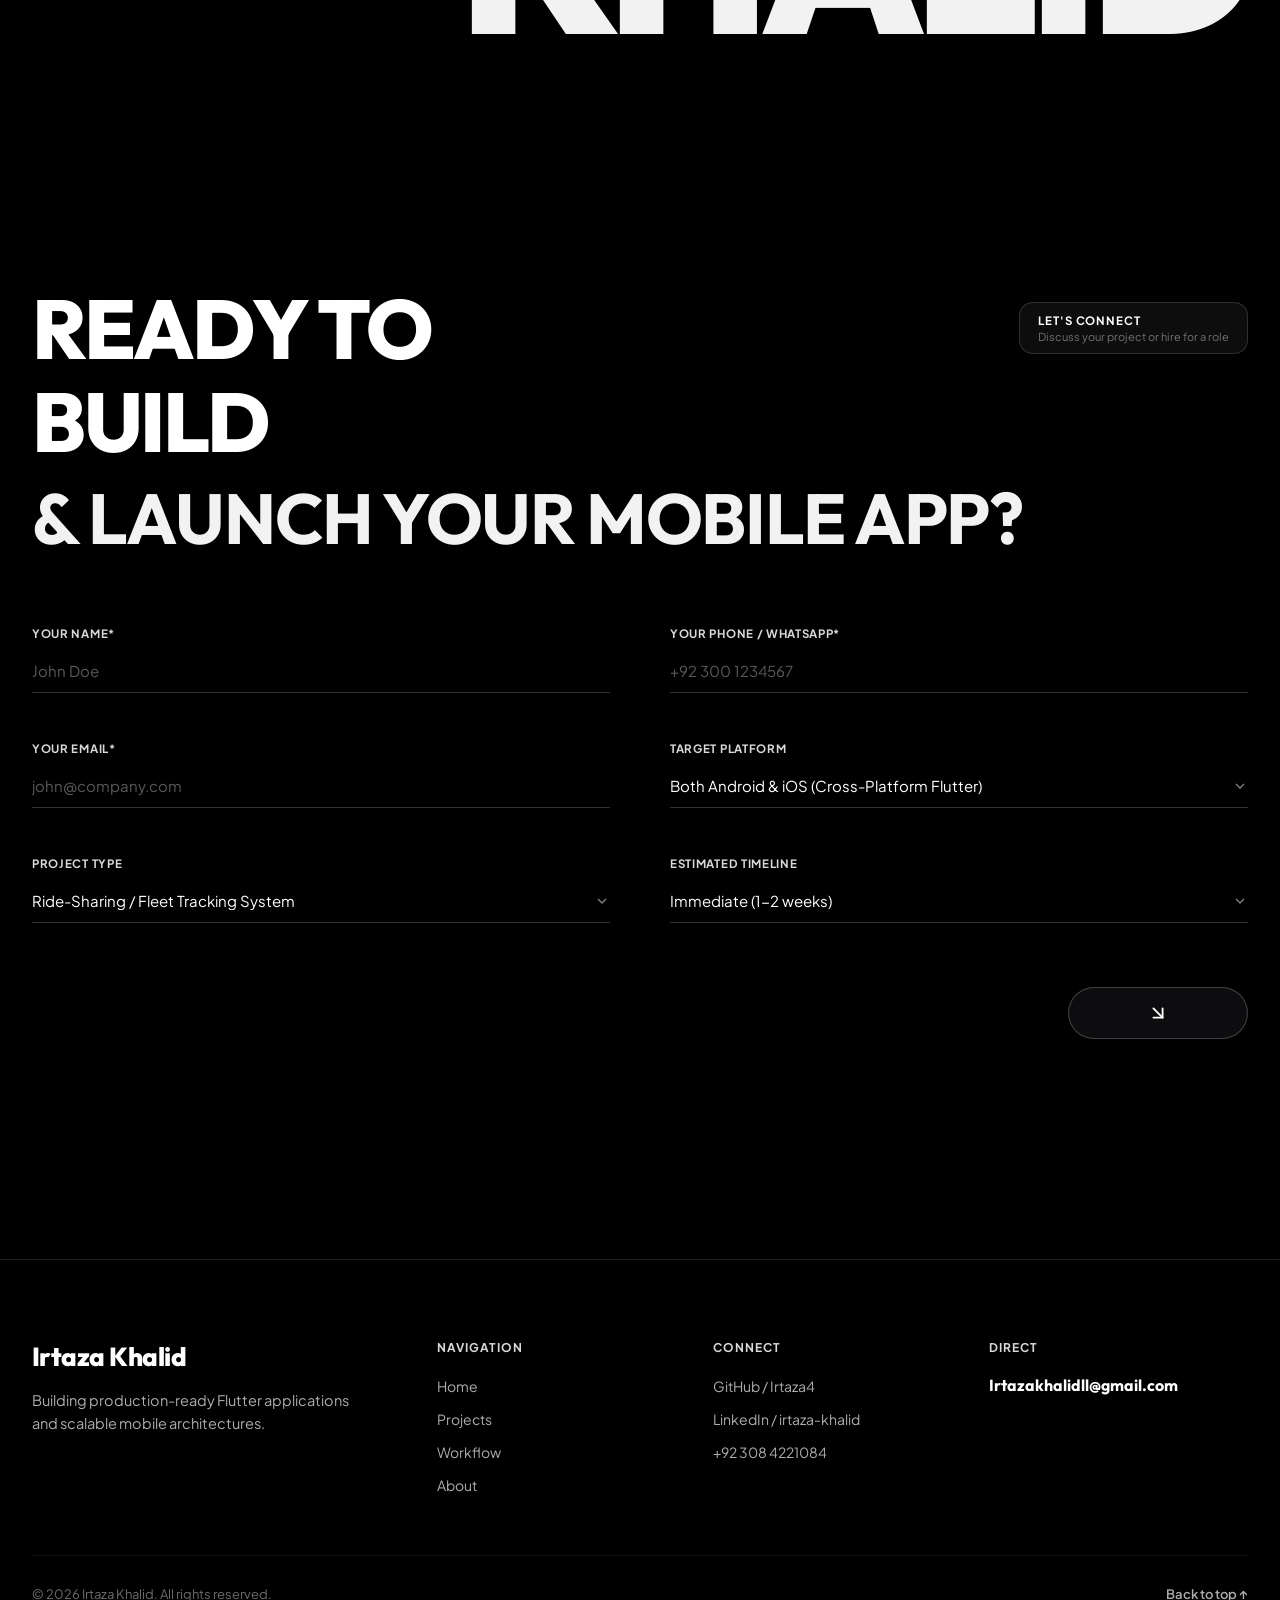
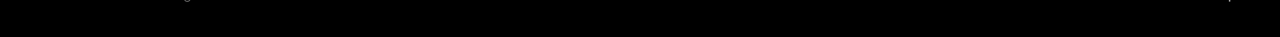
==== commit 06e54879: "more improvements" ====
--- a/index.html
+++ b/index.html
@@ -834,6 +834,7 @@
           <!-- Submit Button Action Row -->
           <div class="form-submit-row">
             <button type="submit" class="btn-submit-pill" aria-label="Send Message">
+              <span class="submit-btn-text">Send Inquiry</span>
               <svg width="22" height="22" viewBox="0 0 24 24" fill="none" stroke="currentColor" stroke-width="2"
                 stroke-linecap="round" stroke-linejoin="round">
                 <line x1="7" y1="7" x2="17" y2="17"></line>
--- a/style.css
+++ b/style.css
@@ -1696,6 +1696,10 @@
 
 .btn-submit-pill svg {
   transition: transform 0.2s ease;
+}
+
+.submit-btn-text {
+  display: none;
 }
 
 .btn-submit-pill:hover svg {
@@ -2141,58 +2145,180 @@
     font-size: clamp(52px, 17vw, 100px);
   }
 
+  /* --- Mobile Contact / Inquiry Section Polish --- */
+  .growth-header {
+    margin-bottom: 28px;
+  }
+
+  .growth-title-row {
+    flex-direction: column;
+    align-items: flex-start;
+    gap: 12px;
+  }
+
+  .glass-badge-pill {
+    order: -1;
+    padding: 8px 14px;
+    border-radius: 12px;
+    background: rgba(12, 14, 20, 0.72);
+  }
+
   .growth-headline-top,
   .growth-headline-bottom {
-    font-size: clamp(34px, 10vw, 56px);
+    font-size: clamp(32px, 9.5vw, 52px);
+    line-height: 1.05;
+  }
+
+  .growth-headline-bottom {
+    margin-top: 4px;
+    gap: 8px;
   }
 
   .growth-form {
-    gap: 28px;
+    gap: 22px;
+    background: rgba(10, 12, 18, 0.72);
+    backdrop-filter: blur(20px);
+    -webkit-backdrop-filter: blur(20px);
+    border: 1px solid rgba(255, 255, 255, 0.14);
+    border-radius: 24px;
+    padding: 24px 20px;
+    box-shadow: 0 20px 50px rgba(0, 0, 0, 0.65);
   }
 
   .form-row {
     grid-template-columns: 1fr;
-    gap: 28px;
+    gap: 22px;
+  }
+
+  .form-field label {
+    font-size: 11px;
+    margin-bottom: 8px;
+    color: rgba(255, 255, 255, 0.75);
   }
 
   .form-field input,
   .form-field select {
-    font-size: 16px; /* Prevents iOS Safari auto-zoom on focus */
+    font-size: 15px;
+    padding: 6px 0 10px 0;
+    border-bottom-color: rgba(255, 255, 255, 0.22);
+  }
+
+  .form-field input::placeholder {
+    color: rgba(255, 255, 255, 0.48);
+  }
+
+  .form-submit-row {
+    margin-top: 6px;
   }
 
   .btn-submit-pill {
     width: 100%;
-  }
-
+    height: 50px;
+    gap: 10px;
+    background: linear-gradient(135deg, #ff5e20, #ff4310);
+    border-color: rgba(255, 255, 255, 0.25);
+    box-shadow: 0 8px 24px rgba(255, 84, 25, 0.35);
+  }
+
+  .submit-btn-text {
+    display: inline-block;
+    font-family: var(--font-display);
+    font-size: 15px;
+    font-weight: 700;
+    letter-spacing: 0.01em;
+    color: #ffffff;
+  }
+
+  /* --- Mobile Footer Polish --- */
   .site-footer {
-    padding: 56px 0 30px 0;
-    margin-top: 40px;
+    padding: 40px 0 28px 0;
+    margin-top: 24px;
+    background: linear-gradient(180deg, rgba(8, 10, 16, 0.75) 0%, rgba(5, 6, 10, 0.94) 100%) !important;
+    backdrop-filter: blur(18px) !important;
+    -webkit-backdrop-filter: blur(18px) !important;
+    border-top: 1px solid rgba(255, 255, 255, 0.14);
   }
 
   .footer-container {
     padding: 0 20px;
-    gap: 40px;
+    gap: 28px;
   }
 
   .footer-grid {
-    grid-template-columns: 1fr;
-    gap: 32px;
+    grid-template-columns: 1fr 1fr;
+    gap: 24px 20px;
+  }
+
+  .footer-col.brand-col {
+    grid-column: 1 / -1;
+    padding-bottom: 16px;
+    border-bottom: 1px solid rgba(255, 255, 255, 0.08);
+  }
+
+  .footer-brand-logo {
+    font-size: 22px;
+    margin-bottom: 8px;
+  }
+
+  .footer-tagline {
+    font-size: 13.5px;
+    max-width: 100%;
+  }
+
+  .footer-col-title {
+    font-size: 11px;
+    margin-bottom: 12px;
+    color: var(--color-accent);
+  }
+
+  .footer-nav-list {
+    gap: 10px;
+  }
+
+  .footer-nav-list li a {
+    font-size: 13.5px;
+  }
+
+  .footer-col.direct-col {
+    grid-column: 1 / -1;
+    background: rgba(255, 255, 255, 0.04);
+    border: 1px solid rgba(255, 255, 255, 0.12);
+    border-radius: 16px;
+    padding: 16px 18px;
+    display: flex;
+    flex-direction: column;
+    gap: 4px;
+  }
+
+  .footer-col.direct-col .footer-col-title {
+    margin-bottom: 2px;
+  }
+
+  .footer-direct-email {
+    font-size: 15px;
+    margin-bottom: 0;
+    word-break: break-all;
   }
 
   .footer-bottom-row {
-    flex-direction: column;
-    gap: 16px;
-    align-items: flex-start;
+    flex-direction: row;
+    justify-content: space-between;
+    align-items: center;
+    padding-top: 20px;
+    gap: 12px;
+  }
+
+  .footer-copyright,
+  .footer-back-to-top {
+    font-size: 12px;
   }
 }
 
 @media (max-width: 420px) {
-  .btn-pill-nav span {
-    display: none;
-  }
-
   .btn-pill-nav {
-    padding: 6px;
+    padding: 5px 5px 5px 12px;
+    font-size: 12px;
+    gap: 6px;
   }
 
   .brands-logos {
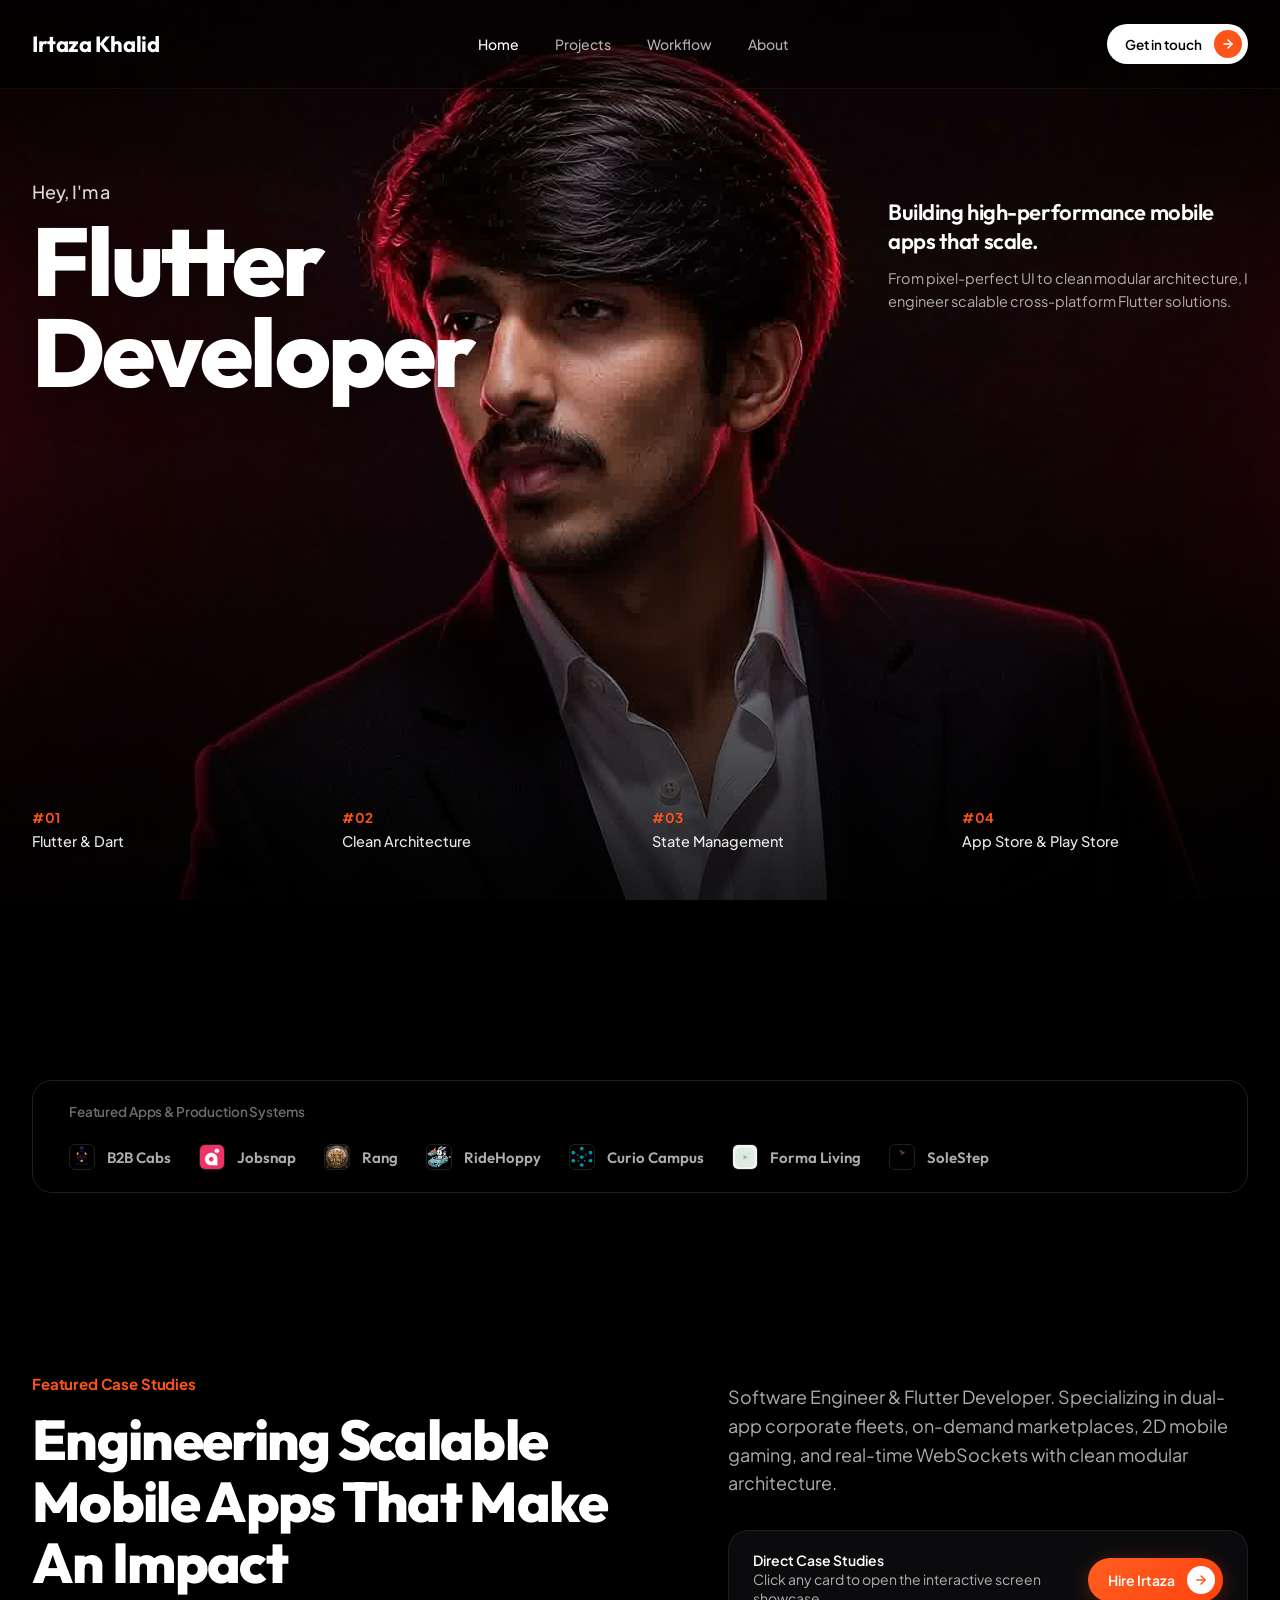
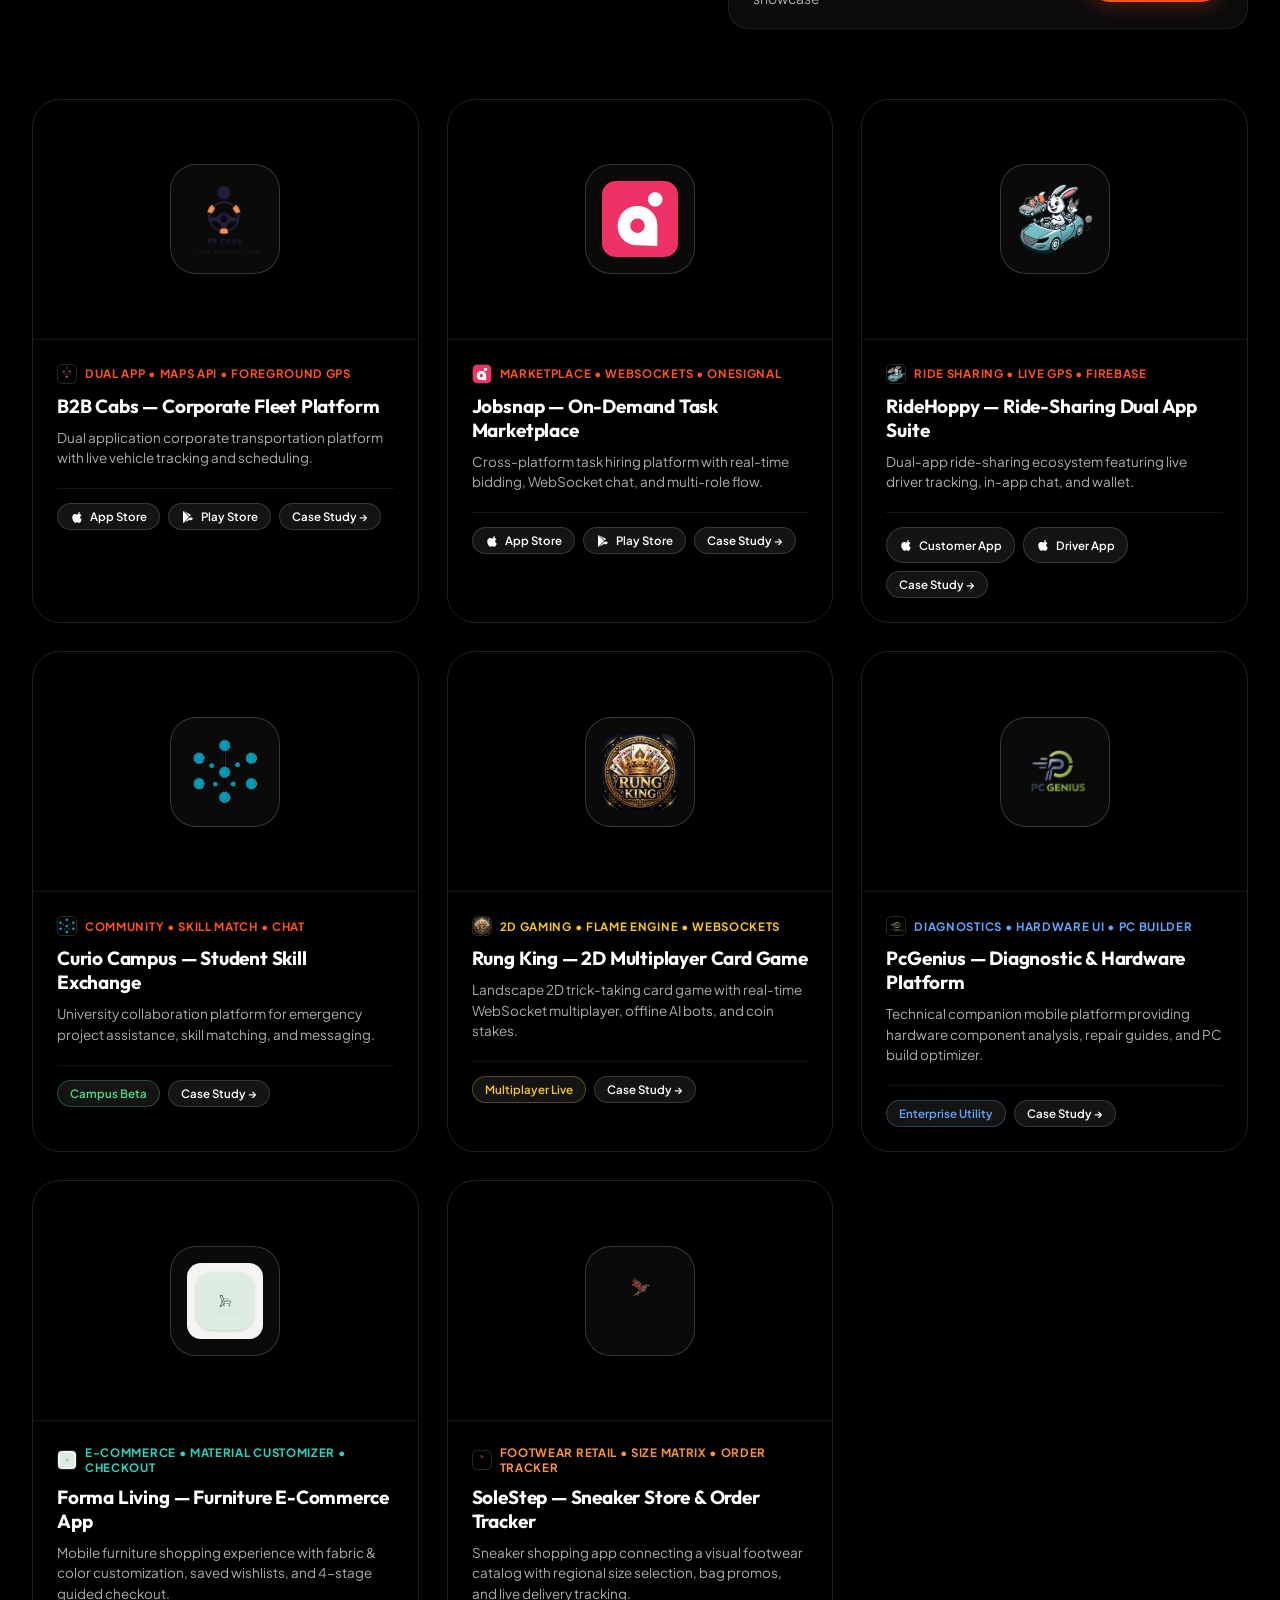
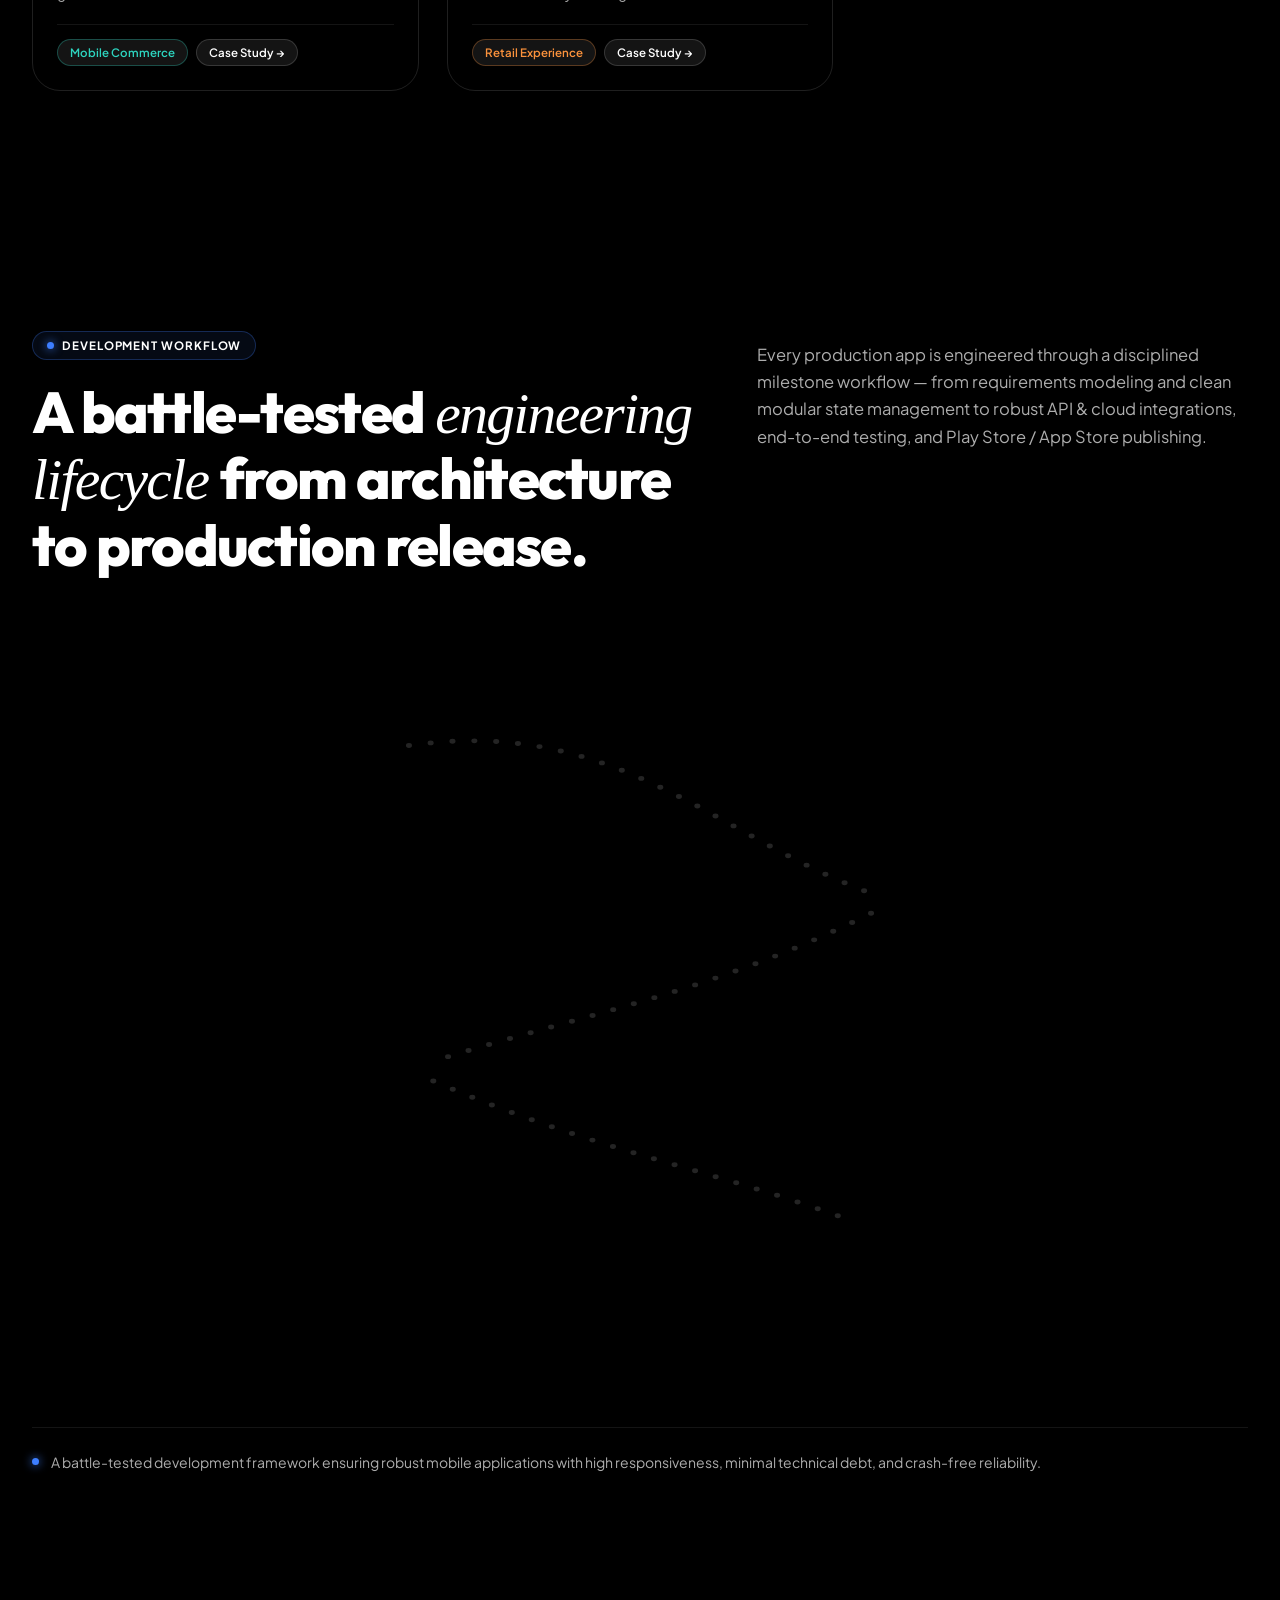
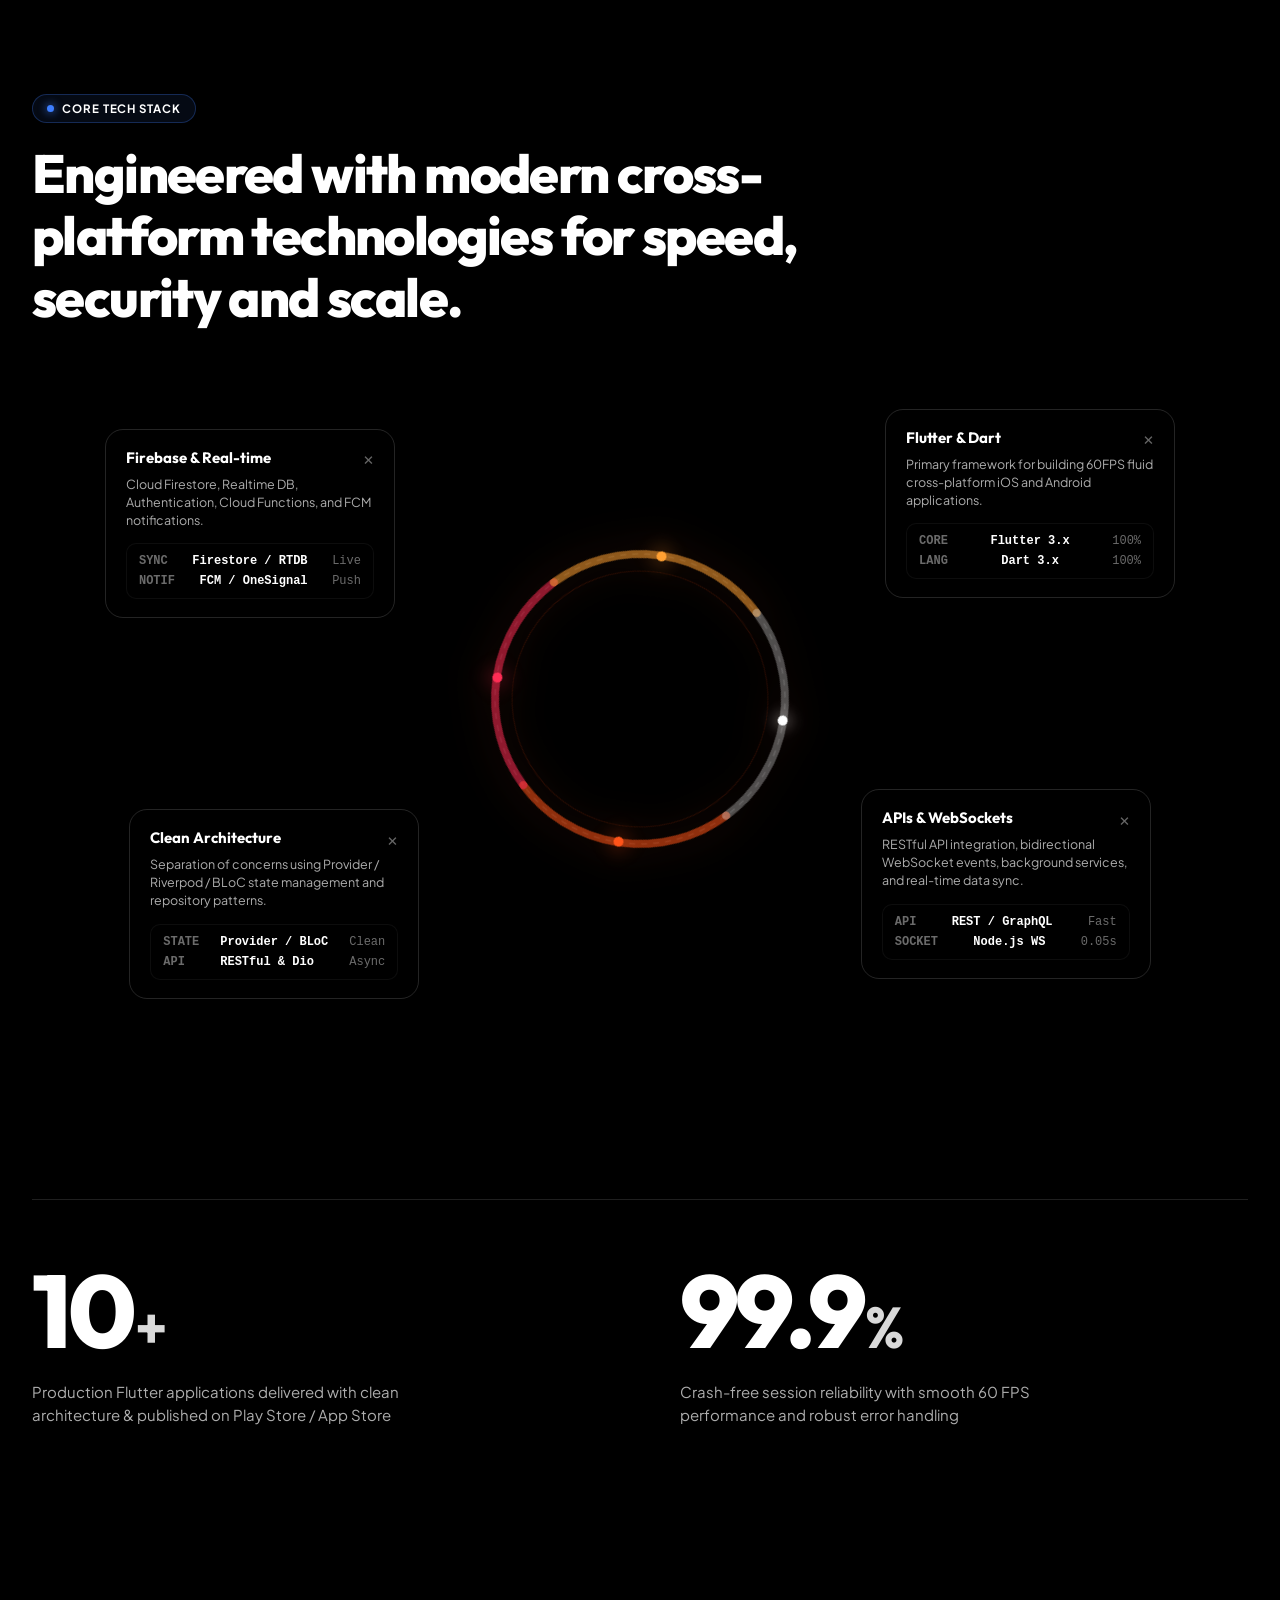
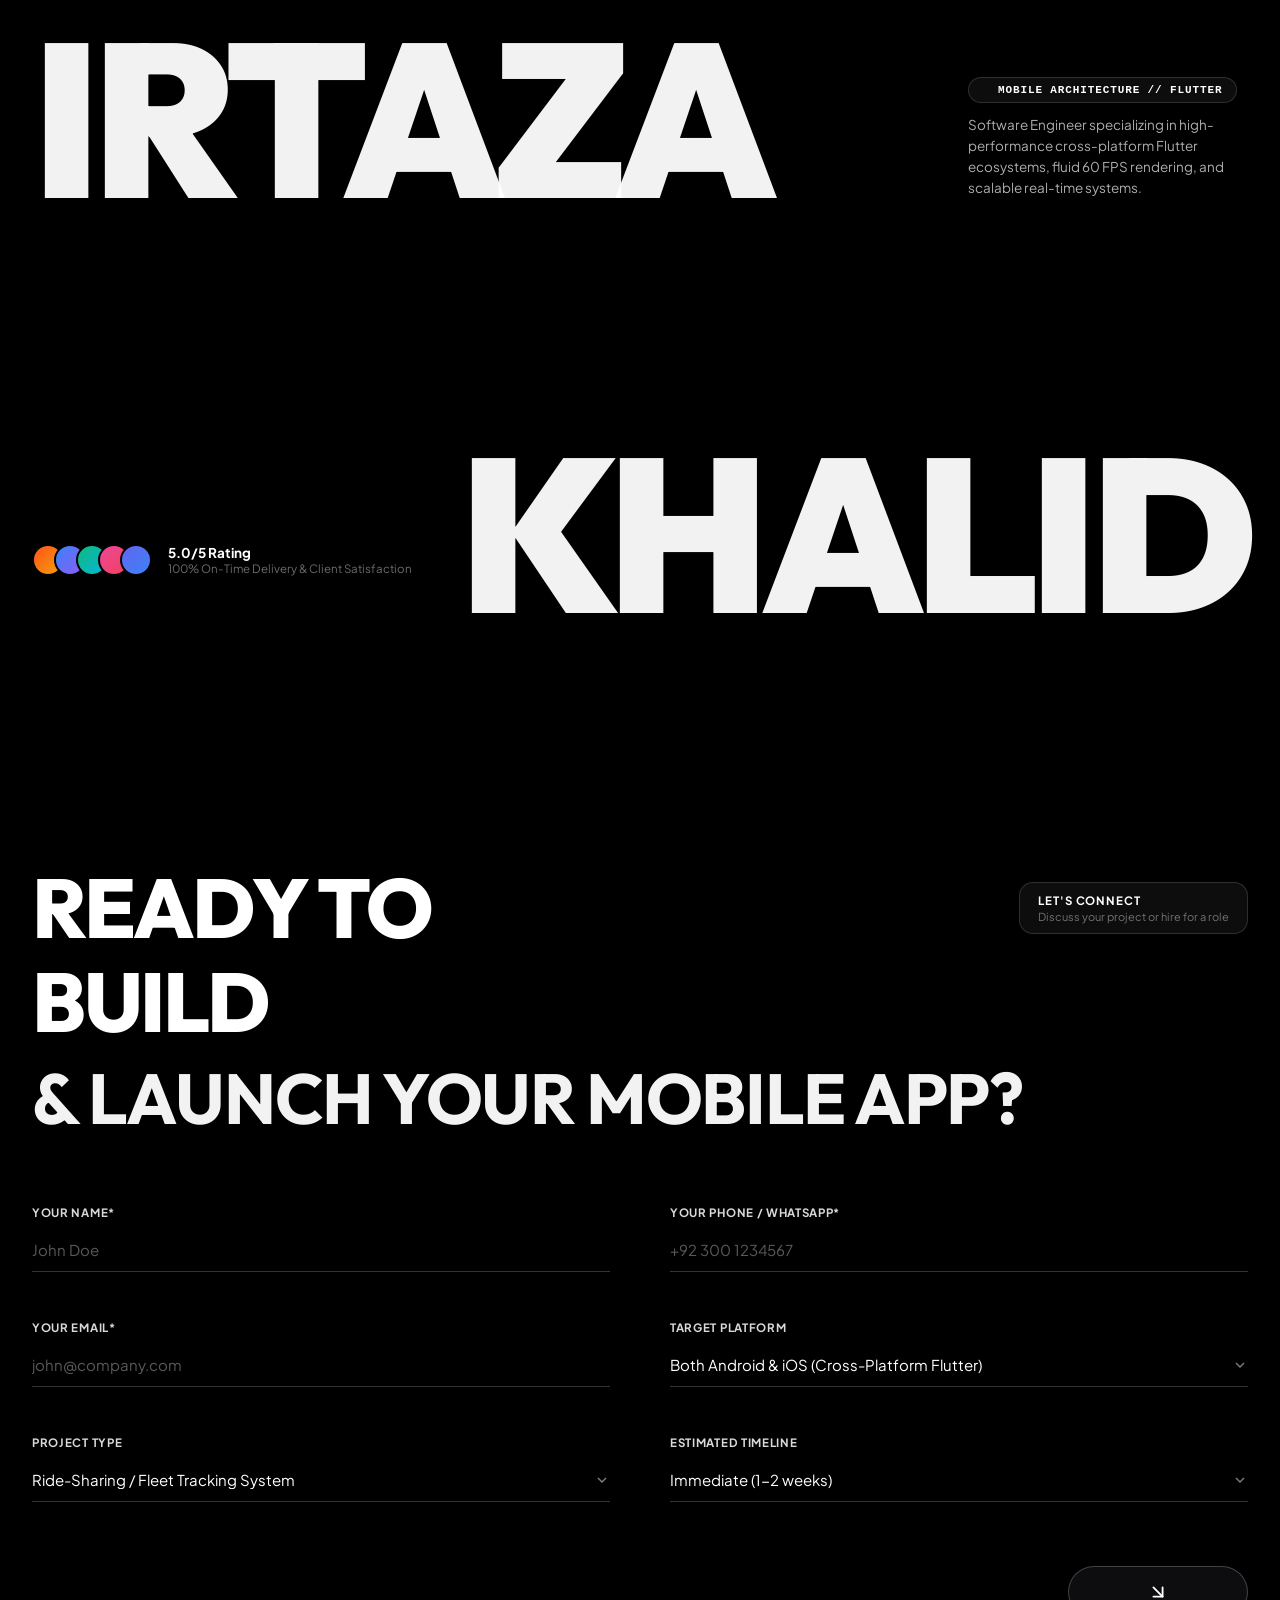
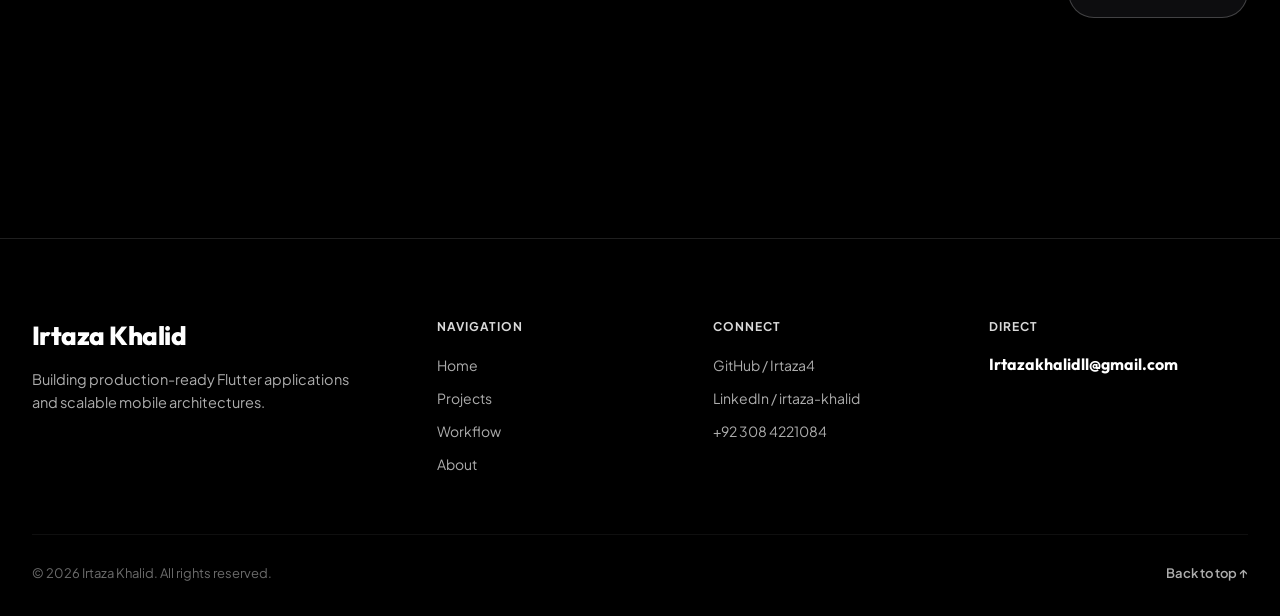
==== commit a0a732b3: "index.html" ====
--- a/index.html
+++ b/index.html
@@ -136,6 +136,16 @@
             <span class="brand-name">Curio Campus</span>
           </div>
 
+          <div class="brand-item">
+            <img src="assets/irtaza_images/furniture-ecommerce/00_Logo_Mint_Squircle_Geometric_Chair.png" alt="Forma Living" class="brand-real-logo">
+            <span class="brand-name">Forma Living</span>
+          </div>
+
+          <div class="brand-item">
+            <img src="assets/irtaza_images/shoe-store/logo.png" alt="SoleStep" class="brand-real-logo">
+            <span class="brand-name">SoleStep</span>
+          </div>
+
         </div>
       </div>
     </section>
@@ -386,6 +396,67 @@
                 <span class="store-badge-pill" style="color: #60a5fa; border-color: rgba(96, 165, 250, 0.3);">Enterprise
                   Utility</span>
                 <a href="pc-genius.html" class="store-badge-pill case-link-pill" onclick="event.stopPropagation()">
+                  <span>Case Study &rarr;</span>
+                </a>
+              </div>
+            </div>
+          </div>
+
+          <!-- Card 7: Forma Living (Furniture E-Commerce) -->
+          <div class="gallery-card cool-mockup-card" onclick="window.location.href='furniture-ecommerce.html'">
+            <div class="card-brand-showcase">
+              <div class="card-ambient-glow"
+                style="background: radial-gradient(circle, rgba(45, 212, 191, 0.35), transparent 70%);"></div>
+              <div class="card-logo-badge-box">
+                <img src="assets/irtaza_images/furniture-ecommerce/00_Logo_Mint_Squircle_Geometric_Chair.png"
+                  alt="Forma Living Logo" class="card-main-project-logo">
+              </div>
+            </div>
+            <div class="card-details">
+              <div class="card-meta-head">
+                <img src="assets/irtaza_images/furniture-ecommerce/00_Logo_Mint_Squircle_Geometric_Chair.png"
+                  alt="Forma Living Logo" class="card-mini-logo">
+                <span class="card-category" style="color: #2dd4bf;">E-Commerce &bull; Material Customizer &bull;
+                  Checkout</span>
+              </div>
+              <h3 class="card-title">Forma Living — Furniture E-Commerce App</h3>
+              <p class="card-summary">Mobile furniture shopping experience with fabric &amp; color customization,
+                saved wishlists, and 4-stage guided checkout.</p>
+
+              <div class="card-store-badges">
+                <span class="store-badge-pill" style="color: #2dd4bf; border-color: rgba(45, 212, 191, 0.3);">Mobile
+                  Commerce</span>
+                <a href="furniture-ecommerce.html" class="store-badge-pill case-link-pill"
+                  onclick="event.stopPropagation()">
+                  <span>Case Study &rarr;</span>
+                </a>
+              </div>
+            </div>
+          </div>
+
+          <!-- Card 8: SoleStep (Shoe Store E-Commerce) -->
+          <div class="gallery-card cool-mockup-card" onclick="window.location.href='shoe-store.html'">
+            <div class="card-brand-showcase">
+              <div class="card-ambient-glow"
+                style="background: radial-gradient(circle, rgba(251, 146, 60, 0.35), transparent 70%);"></div>
+              <div class="card-logo-badge-box">
+                <img src="assets/irtaza_images/shoe-store/logo.png" alt="SoleStep Logo" class="card-main-project-logo">
+              </div>
+            </div>
+            <div class="card-details">
+              <div class="card-meta-head">
+                <img src="assets/irtaza_images/shoe-store/logo.png" alt="SoleStep Logo" class="card-mini-logo">
+                <span class="card-category" style="color: #fb923c;">Footwear Retail &bull; Size Matrix &bull; Order
+                  Tracker</span>
+              </div>
+              <h3 class="card-title">SoleStep — Sneaker Store &amp; Order Tracker</h3>
+              <p class="card-summary">Sneaker shopping app connecting a visual footwear catalog with regional size
+                selection, bag promos, and live delivery tracking.</p>
+
+              <div class="card-store-badges">
+                <span class="store-badge-pill" style="color: #fb923c; border-color: rgba(251, 146, 60, 0.3);">Retail
+                  Experience</span>
+                <a href="shoe-store.html" class="store-badge-pill case-link-pill" onclick="event.stopPropagation()">
                   <span>Case Study &rarr;</span>
                 </a>
               </div>
--- a/style.css
+++ b/style.css
@@ -387,7 +387,7 @@
 .brands-logos {
   display: flex;
   align-items: center;
-  gap: 48px;
+  gap: 28px;
   flex-wrap: wrap;
 }
 
